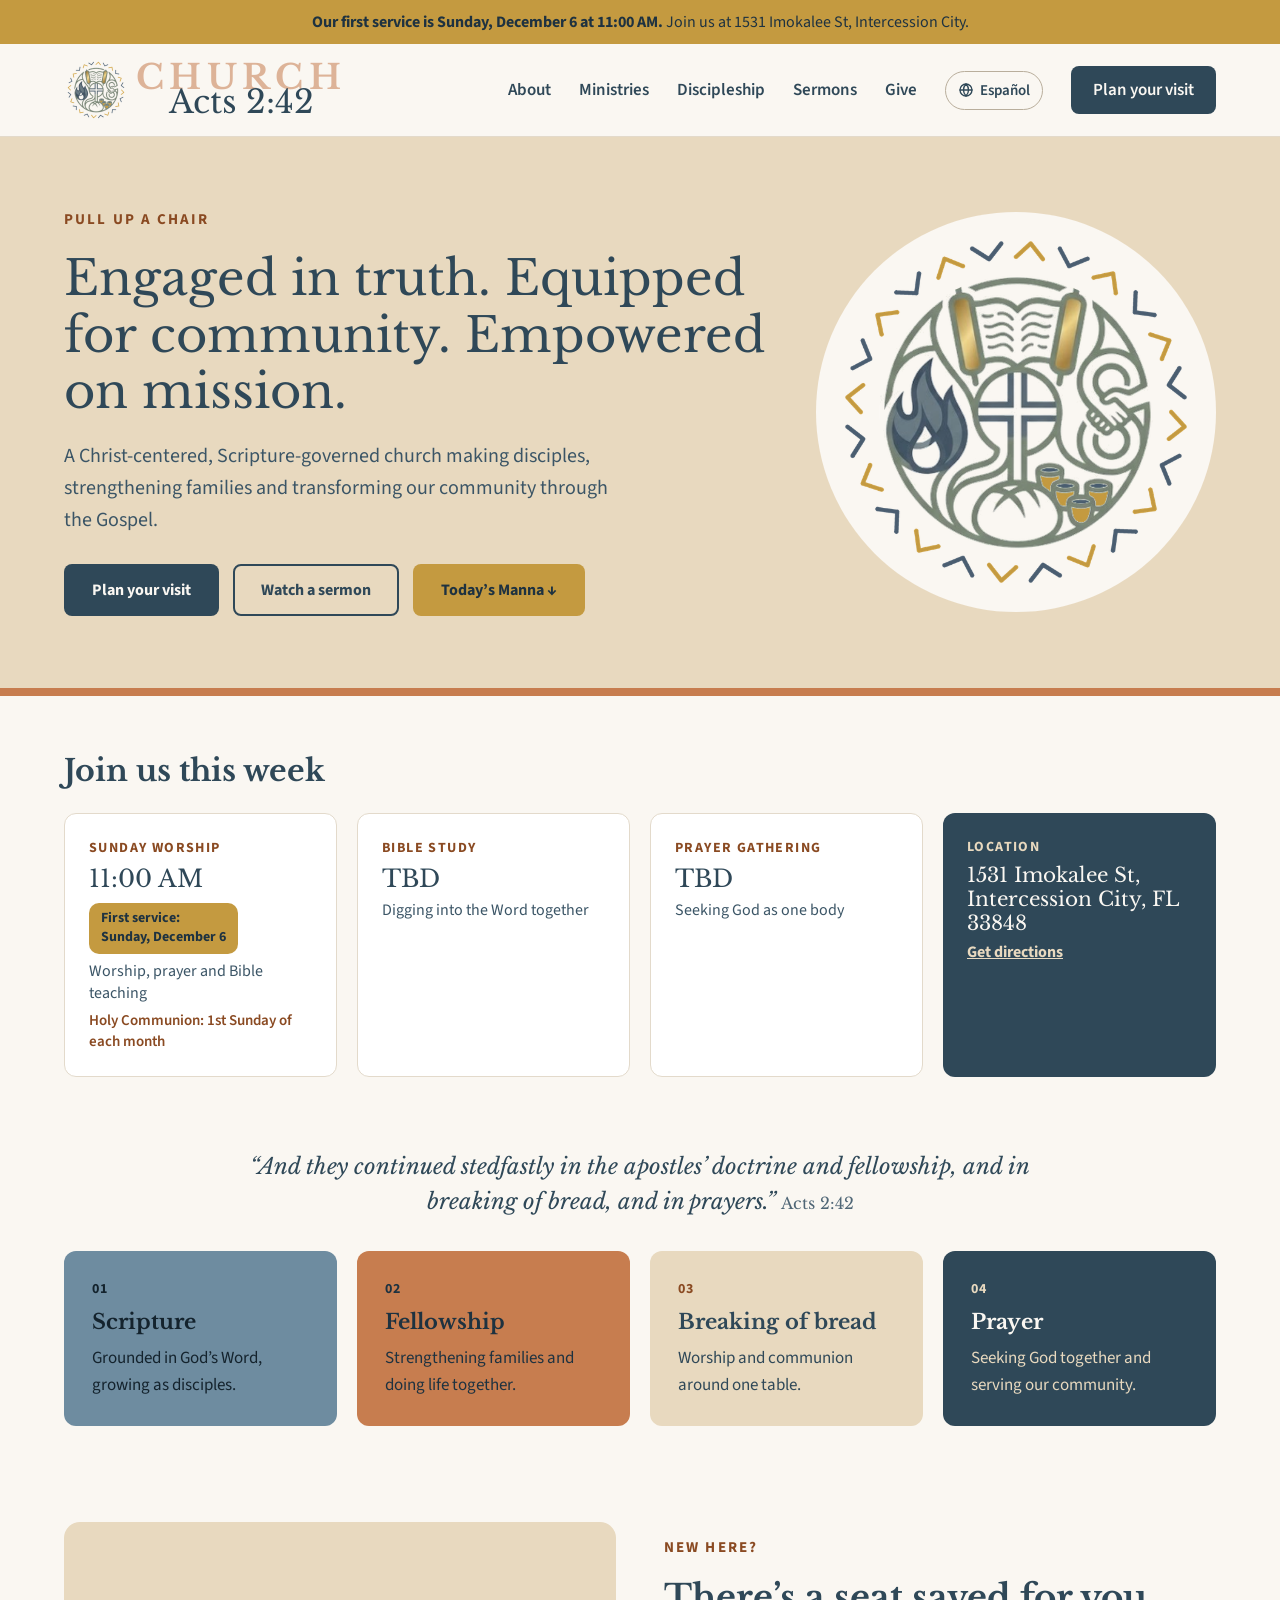
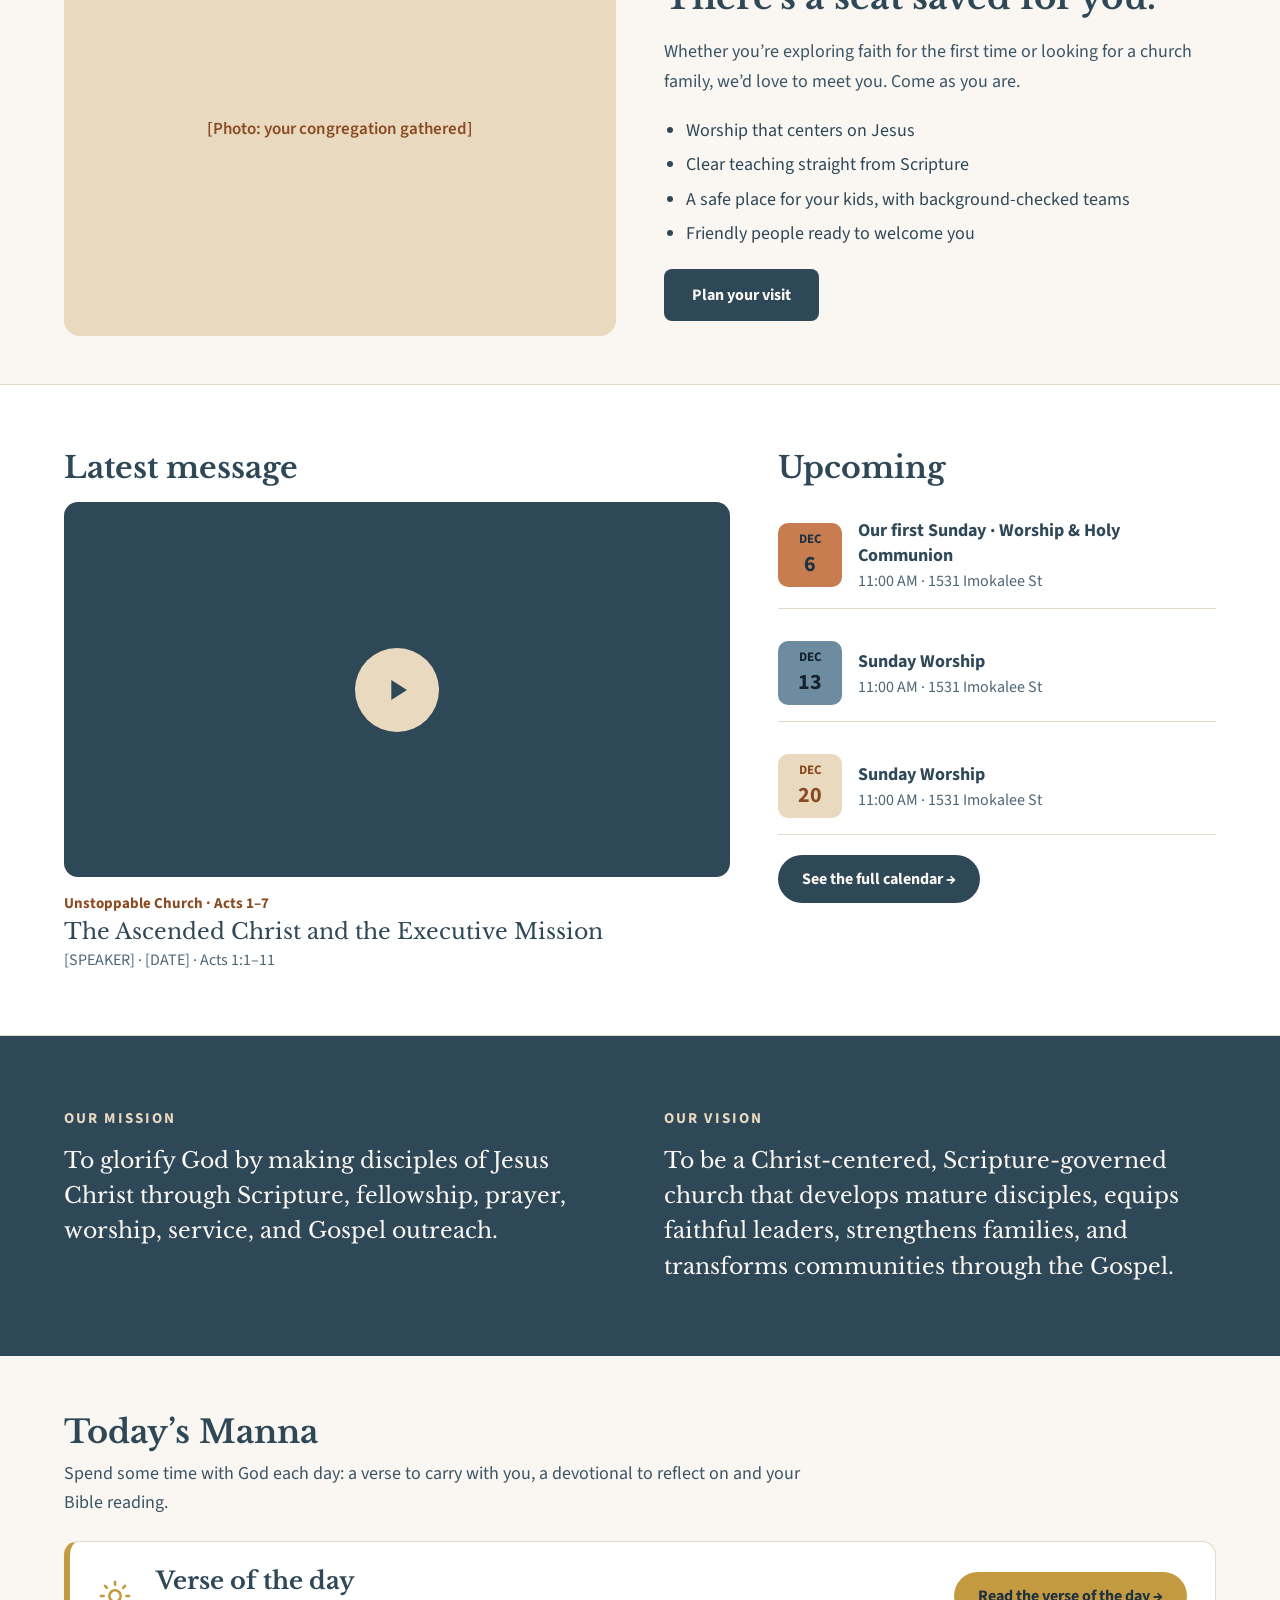
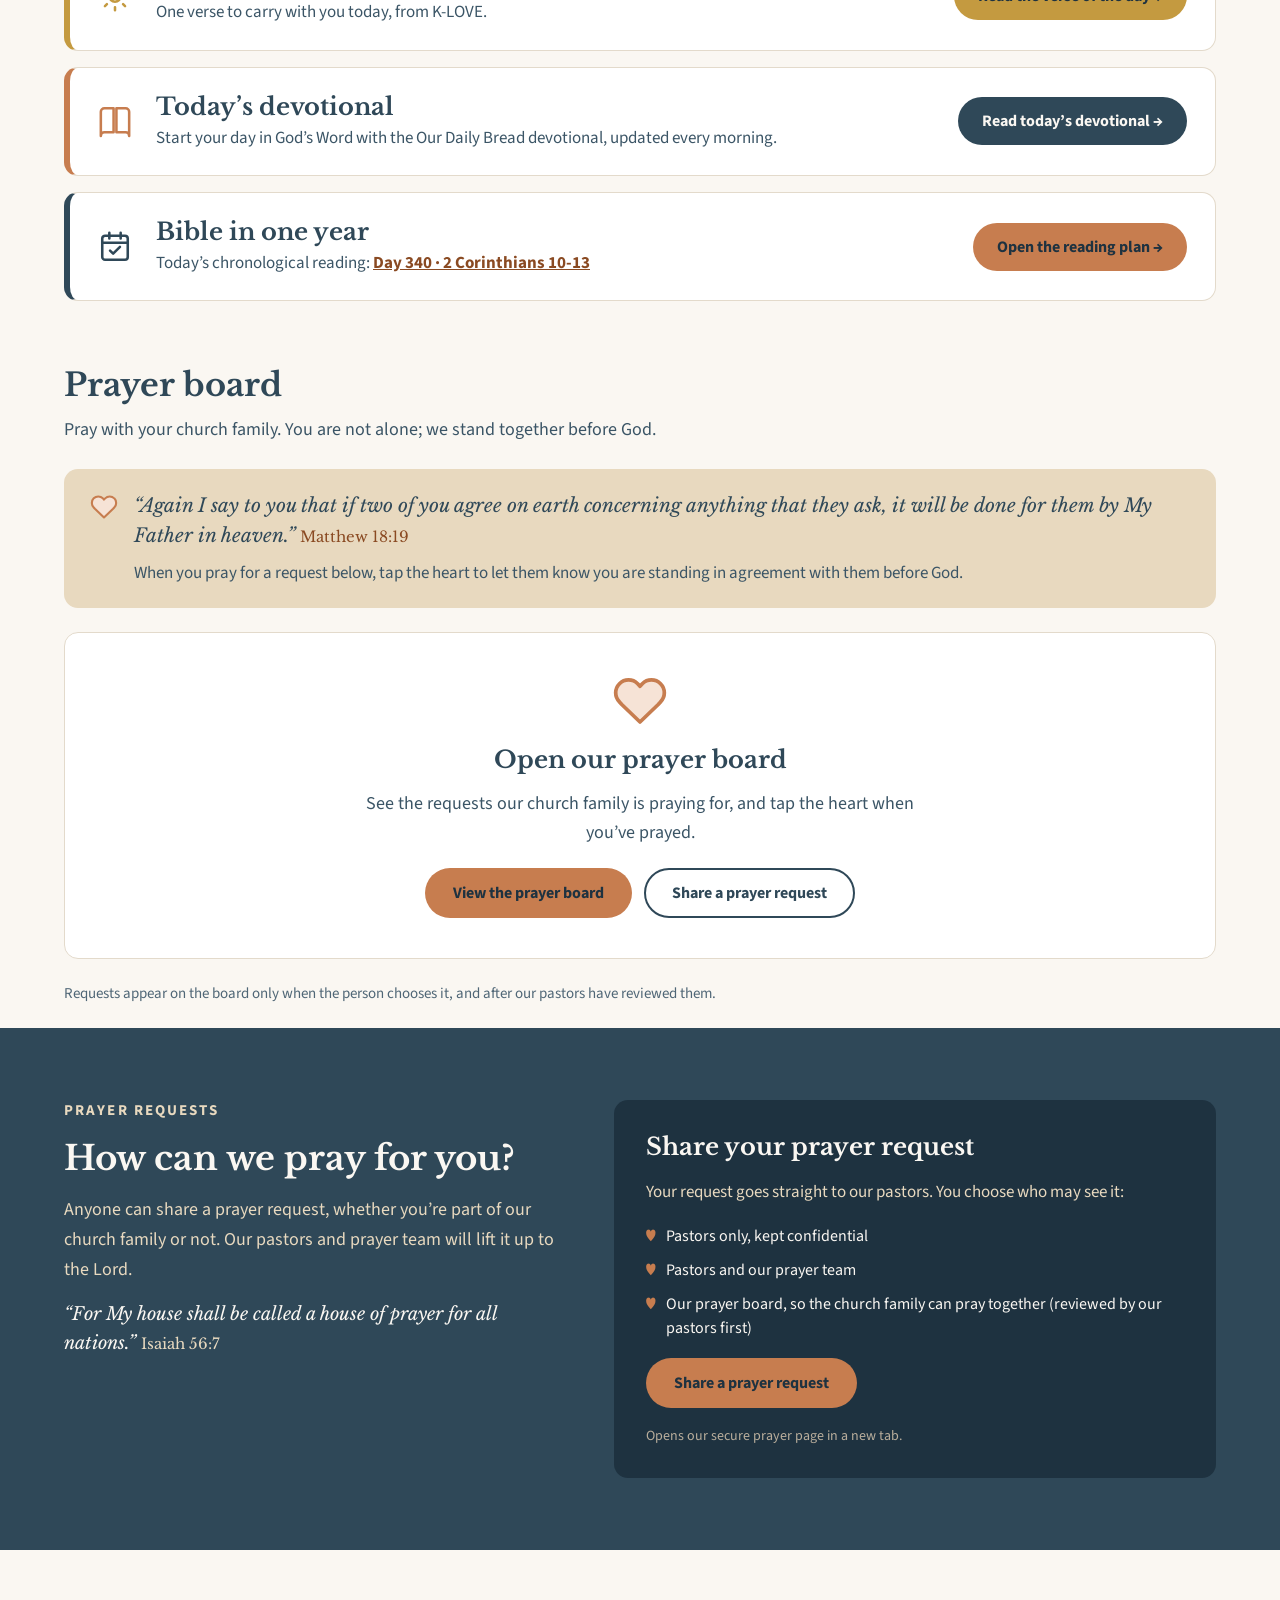
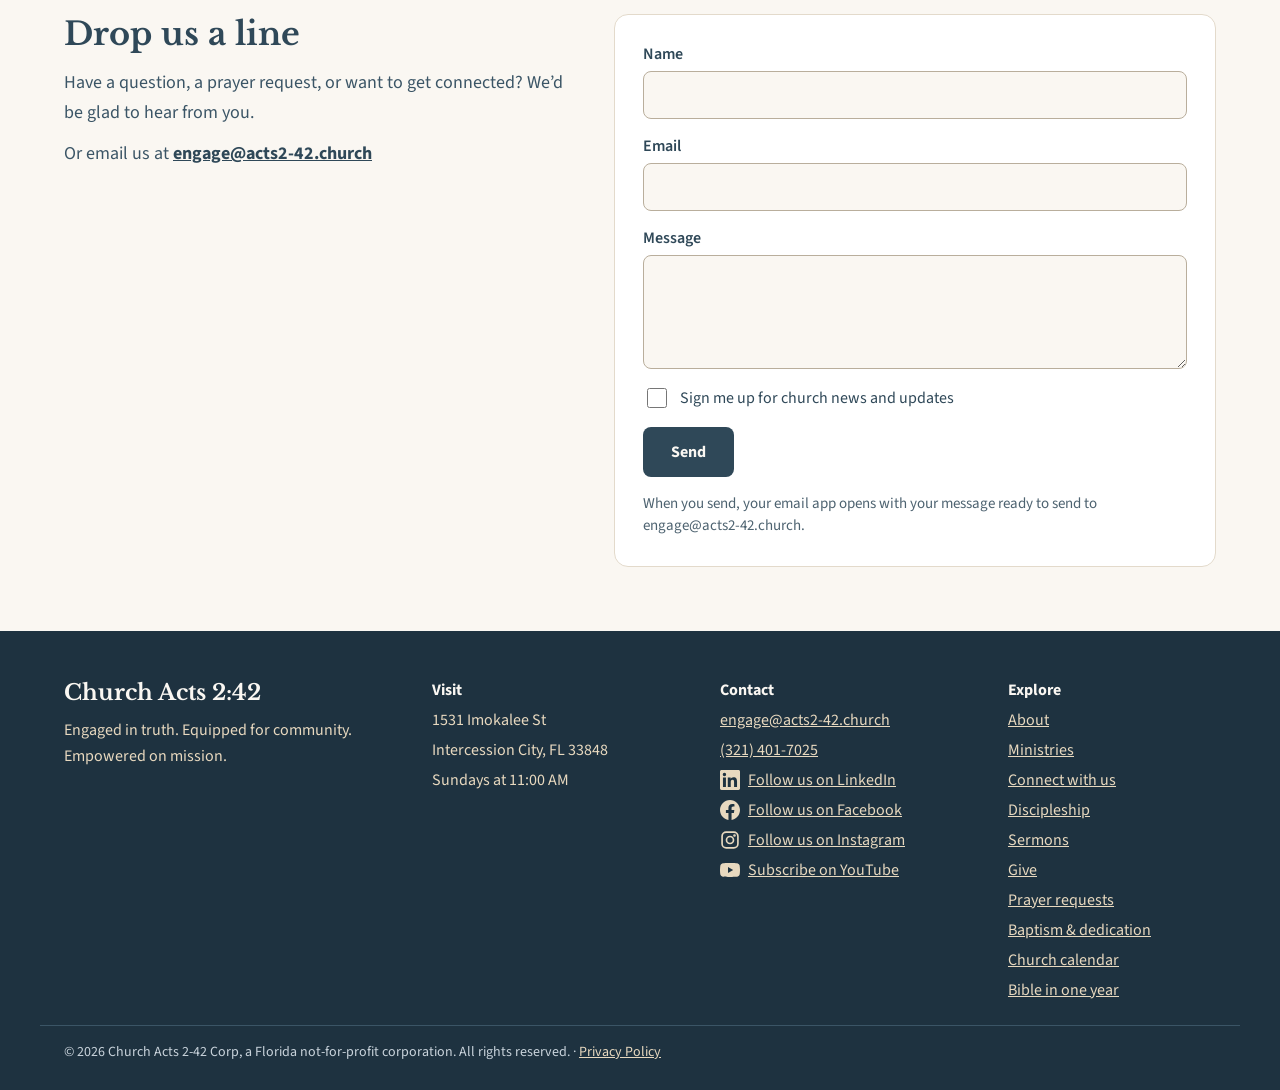
==== index.html @ c5660118 "Sermons: link to YouTube channel @Acts2-42.church; add YouTube to footers Co-Authored-By: Claude Opu" ====
<!doctype html>
<html lang="en">
<head>
<meta charset="utf-8">
<title>Home | Church Acts 2:42</title>
<meta name="viewport" content="width=device-width, initial-scale=1">
<meta name="description" content="Church Acts 2:42 is a Christ-centered, Scripture-governed church in Intercession City, Florida. Join us Sundays at 11:00 AM at 1531 Imokalee St.">
<link rel="icon" type="image/png" href="assets/logo-icon.png">
<meta property="og:title" content="Church Acts 2:42">
<meta property="og:description" content="Church Acts 2:42 is a Christ-centered, Scripture-governed church in Intercession City, Florida. Join us Sundays at 11:00 AM at 1531 Imokalee St.">
<meta property="og:image" content="https://acts2-42.church/assets/logo.png">
<link rel="stylesheet" href="https://fonts.googleapis.com/css2?family=Libre+Baskerville:ital,wght@0,400;0,700;1,400&amp;family=Source+Sans+3:wght@400;600;700&amp;display=swap">
<style>
body{margin:0;background:#FAF7F2}
a{color:#2F4858}a:hover{color:#1E3240}
</style>
<link rel="stylesheet" href="assets/site.css">

</head>
<body>
<div style="width: 100%; background: #FAF7F2; font-family: 'Source Sans 3', sans-serif; color: #2F4858">

  <div role="note" style="background: #C49A40; color: #1E3240; text-align: center; font-size: 16px; line-height: 1.5; padding: 10px 24px"><strong>Our first service is Sunday, December&nbsp;6 at 11:00 AM.</strong> Join us at 1531 Imokalee St, Intercession City.</div>
  <header style="background: #FAF7F2; border-bottom: 1px solid #E3DACB">
    <div style="max-width: 1200px; margin: 0 auto; padding: 14px 24px; display: flex; flex-wrap: wrap; align-items: center; justify-content: space-between; gap: 16px">
      <a href="index.html" aria-label="Church Acts 2:42 home" style="display: flex; align-items: center; gap: 12px; text-decoration: none">
        <img src="assets/logo-icon.png" alt="" style="width: 64px; height: 64px">
        <span style="position: relative; display: inline-flex; align-items: center; justify-content: center; height: 64px; min-width: 214px; margin-left: -6px; padding: 0 8px">
          <span aria-hidden="true" style="position: absolute; top: 2px; left: 0; right: 0; text-align: center; font-family: 'Libre Baskerville', serif; font-size: 34px; font-weight: 700; line-height: 1; letter-spacing: 0.16em; color: #C77D4F; opacity: 0.55; white-space: nowrap">CHURCH</span>
          <span style="position: relative; top: 12px; font-family: 'Libre Baskerville', serif; font-size: 32px; font-weight: 400; line-height: 1; color: #2F4858; white-space: nowrap">Acts 2:42</span>
        </span>
      </a>
      <nav aria-label="Main" style="display: flex; flex-wrap: wrap; align-items: center; gap: 8px 28px; font-size: 17px; font-weight: 600">
        <a href="about.html" style="text-decoration: none; padding: 10px 0">About</a>
        <a href="ministries.html" style="text-decoration: none; padding: 10px 0">Ministries</a>
        <a href="discipleship.html" style="text-decoration: none; padding: 10px 0">Discipleship</a>
        <a href="sermons.html" style="text-decoration: none; padding: 10px 0">Sermons</a>
        <a href="give.html" style="text-decoration: none; padding: 10px 0">Give</a>
        <a href="es.html" lang="es" hreflang="es" aria-label="Ver este sitio en español" style="display: inline-flex; align-items: center; gap: 6px; text-decoration: none; padding: 8px 12px; border: 1px solid #B9AE9C; border-radius: 999px; font-size: 15px"><svg aria-hidden="true" width="16" height="16" viewBox="0 0 24 24" fill="none" stroke="#2F4858" stroke-width="2" stroke-linecap="round"><circle cx="12" cy="12" r="9"></circle><path d="M3 12h18M12 3c2.5 2.7 3.8 5.7 3.8 9s-1.3 6.3-3.8 9c-2.5-2.7-3.8-5.7-3.8-9S9.5 5.7 12 3z"></path></svg>Español</a>
        <a href="visit.html" style="text-decoration: none; background: #2F4858; color: #FAF7F2; padding: 12px 22px; border-radius: 8px">Plan your visit</a>
      </nav>
    </div>
  </header>

  <section style="background: #E8D9BF">
    <div style="max-width: 1200px; margin: 0 auto; padding: 72px 24px; display: flex; flex-wrap: wrap; align-items: center; justify-content: space-between; gap: 48px">
      <div style="flex: 1 1 480px; display: flex; flex-direction: column; gap: 20px">
        <span style="font-size: 15px; font-weight: 700; letter-spacing: 0.14em; text-transform: uppercase; color: #8A4A22">Pull up a chair</span>
        <h1 style="margin: 0; font-family: 'Libre Baskerville', serif; font-weight: 400; font-size: 48px; line-height: 1.18; color: #2F4858">Engaged in truth. Equipped for community. Empowered on mission.</h1>
        <p style="margin: 0; font-size: 20px; line-height: 1.6; color: #3B5566; max-width: 560px">A Christ-centered, Scripture-governed church making disciples, strengthening families and transforming our community through the Gospel.</p>
        <div style="display: flex; flex-wrap: wrap; gap: 14px; margin-top: 8px">
          <a href="visit.html" style="text-decoration: none; background: #2F4858; color: #FAF7F2; font-weight: 700; padding: 15px 28px; border-radius: 8px">Plan your visit</a>
          <a href="sermons.html" style="text-decoration: none; border: 2px solid #2F4858; color: #2F4858; font-weight: 700; padding: 13px 26px; border-radius: 8px">Watch a sermon</a>
          <a href="#daily-word" style="text-decoration: none; background: #C49A40; color: #1E3240; font-weight: 700; padding: 15px 28px; border-radius: 8px">Today’s Manna ↓</a>
        </div>
      </div>
      <div style="flex: 0 1 400px; aspect-ratio: 1 / 1; max-width: 400px; border-radius: 50%; background: #FAF7F2; display: flex; align-items: center; justify-content: center">
        <img src="assets/logo.png" alt="Church Acts 2:42 emblem" style="width: 97%; height: auto; display: block">
      </div>
    </div>
  </section>
  <div style="height: 8px; background: #C77D4F"></div>

  <section style="max-width: 1200px; margin: 0 auto; padding: 56px 24px 24px">
    <h2 style="margin: 0 0 24px; font-family: 'Libre Baskerville', serif; font-size: 30px; font-weight: 700">Join us this week</h2>
    <div style="display: flex; flex-wrap: wrap; gap: 20px">
      <div style="flex: 1 1 240px; background: #FFFFFF; border: 1px solid #E3DACB; border-radius: 12px; padding: 24px; display: flex; flex-direction: column; gap: 6px">
        <span style="font-size: 14px; font-weight: 700; letter-spacing: 0.1em; text-transform: uppercase; color: #8A4A22">Sunday worship</span>
        <span style="font-family: 'Libre Baskerville', serif; font-size: 24px">11:00 AM</span>
        <span style="align-self: flex-start; margin-top: 4px; background: #C49A40; color: #1E3240; font-size: 14px; font-weight: 700; line-height: 1.4; padding: 6px 12px; border-radius: 10px">First service:<br>Sunday, December&nbsp;6</span>
        <span style="font-size: 16px; color: #3B5566">Worship, prayer and Bible teaching</span><span style="font-size: 15px; color: #8A4A22; font-weight: 600">Holy Communion: 1st Sunday of each month</span>
      </div>
      <div style="flex: 1 1 240px; background: #FFFFFF; border: 1px solid #E3DACB; border-radius: 12px; padding: 24px; display: flex; flex-direction: column; gap: 6px">
        <span style="font-size: 14px; font-weight: 700; letter-spacing: 0.1em; text-transform: uppercase; color: #8A4A22">Bible study</span>
        <span style="font-family: 'Libre Baskerville', serif; font-size: 24px">TBD</span>
        <span style="font-size: 16px; color: #3B5566">Digging into the Word together</span>
      </div>
      <div style="flex: 1 1 240px; background: #FFFFFF; border: 1px solid #E3DACB; border-radius: 12px; padding: 24px; display: flex; flex-direction: column; gap: 6px">
        <span style="font-size: 14px; font-weight: 700; letter-spacing: 0.1em; text-transform: uppercase; color: #8A4A22">Prayer gathering</span>
        <span style="font-family: 'Libre Baskerville', serif; font-size: 24px">TBD</span>
        <span style="font-size: 16px; color: #3B5566">Seeking God as one body</span>
      </div>
      <div style="flex: 1 1 240px; background: #2F4858; border-radius: 12px; padding: 24px; display: flex; flex-direction: column; gap: 6px">
        <span style="font-size: 14px; font-weight: 700; letter-spacing: 0.1em; text-transform: uppercase; color: #E8D9BF">Location</span>
        <span style="font-family: 'Libre Baskerville', serif; font-size: 20px; color: #FAF7F2">1531 Imokalee St, Intercession City, FL 33848</span>
        <a href="https://www.google.com/maps/search/?api=1&amp;query=1531+Imokalee+St,+Intercession+City,+FL+33848" style="font-size: 16px; font-weight: 700; color: #E8D9BF">Get directions</a>
      </div>
    </div>
  </section>

  <section style="max-width: 1200px; margin: 0 auto; padding: 48px 24px">
    <p style="margin: 0 auto 32px; max-width: 860px; font-family: 'Libre Baskerville', serif; font-style: italic; font-size: 22px; line-height: 1.6; text-align: center; color: #2F4858">“And they continued stedfastly in the apostles’ doctrine and fellowship, and in breaking of bread, and in prayers.” <span style="font-style: normal; font-size: 16px; color: #4F6676">Acts 2:42</span></p>
    <div style="display: flex; flex-wrap: wrap; gap: 20px">
      <div style="flex: 1 1 240px; background: #6E8CA0; border-radius: 12px; padding: 28px; display: flex; flex-direction: column; gap: 10px">
        <span style="font-size: 14px; font-weight: 700; color: #14232D; letter-spacing: 0.1em">01</span>
        <h3 style="margin: 0; font-family: 'Libre Baskerville', serif; font-size: 21px; color: #14232D">Scripture</h3>
        <p style="margin: 0; font-size: 17px; line-height: 1.55; color: #14232D">Grounded in God’s Word, growing as disciples.</p>
      </div>
      <div style="flex: 1 1 240px; background: #C77D4F; border-radius: 12px; padding: 28px; display: flex; flex-direction: column; gap: 10px">
        <span style="font-size: 14px; font-weight: 700; color: #1E3240; letter-spacing: 0.1em">02</span>
        <h3 style="margin: 0; font-family: 'Libre Baskerville', serif; font-size: 21px; color: #1E3240">Fellowship</h3>
        <p style="margin: 0; font-size: 17px; line-height: 1.55; color: #1E3240">Strengthening families and doing life together.</p>
      </div>
      <div style="flex: 1 1 240px; background: #E8D9BF; border-radius: 12px; padding: 28px; display: flex; flex-direction: column; gap: 10px">
        <span style="font-size: 14px; font-weight: 700; color: #8A4A22; letter-spacing: 0.1em">03</span>
        <h3 style="margin: 0; font-family: 'Libre Baskerville', serif; font-size: 21px; color: #2F4858">Breaking of bread</h3>
        <p style="margin: 0; font-size: 17px; line-height: 1.55; color: #2F4858">Worship and communion around one table.</p>
      </div>
      <div style="flex: 1 1 240px; background: #2F4858; border-radius: 12px; padding: 28px; display: flex; flex-direction: column; gap: 10px">
        <span style="font-size: 14px; font-weight: 700; color: #E8D9BF; letter-spacing: 0.1em">04</span>
        <h3 style="margin: 0; font-family: 'Libre Baskerville', serif; font-size: 21px; color: #FAF7F2">Prayer</h3>
        <p style="margin: 0; font-size: 17px; line-height: 1.55; color: #E8D9BF">Seeking God together and serving our community.</p>
      </div>
    </div>
  </section>

  <section style="max-width: 1200px; margin: 0 auto; padding: 48px 24px; display: flex; flex-wrap: wrap; align-items: center; gap: 48px">
    <div style="flex: 1 1 440px; aspect-ratio: 4 / 3; background: #E8D9BF; border-radius: 16px; display: flex; align-items: center; justify-content: center; color: #8A4A22; font-weight: 600; font-size: 17px">[Photo: your congregation gathered]</div>
    <div style="flex: 1 1 440px; display: flex; flex-direction: column; gap: 18px">
      <span style="font-size: 15px; font-weight: 700; letter-spacing: 0.14em; text-transform: uppercase; color: #8A4A22">New here?</span>
      <h2 style="margin: 0; font-family: 'Libre Baskerville', serif; font-size: 34px; line-height: 1.25">There’s a seat saved for you.</h2>
      <p style="margin: 0; font-size: 18px; line-height: 1.65; color: #3B5566">Whether you’re exploring faith for the first time or looking for a church family, we’d love to meet you. Come as you are.</p>
      <ul style="margin: 0; padding-left: 22px; font-size: 18px; line-height: 1.9; color: #2F4858">
        <li>Worship that centers on Jesus</li>
        <li>Clear teaching straight from Scripture</li>
        <li>A safe place for your kids, with background-checked teams</li>
        <li>Friendly people ready to welcome you</li>
      </ul>
      <div><a href="visit.html" style="display: inline-block; text-decoration: none; background: #2F4858; color: #FAF7F2; font-weight: 700; padding: 15px 28px; border-radius: 8px">Plan your visit</a></div>
    </div>
  </section>

  <section style="background: #FFFFFF; border-top: 1px solid #E3DACB; border-bottom: 1px solid #E3DACB">
    <div style="max-width: 1200px; margin: 0 auto; padding: 64px 24px; display: flex; flex-wrap: wrap; gap: 48px">
      <div style="flex: 3 1 520px; display: flex; flex-direction: column; gap: 16px">
        <h2 style="margin: 0; font-family: 'Libre Baskerville', serif; font-size: 30px">Latest message</h2>
        <a href="sermons.html" aria-label="Watch the latest message" style="aspect-ratio: 16 / 9; background: #2F4858; border-radius: 14px; display: flex; align-items: center; justify-content: center; text-decoration: none">
          <span style="width: 84px; height: 84px; border-radius: 50%; background: #E8D9BF; display: flex; align-items: center; justify-content: center">
            <svg aria-hidden="true" width="34" height="34" viewBox="0 0 24 24" fill="#2F4858"><path d="M8 5v14l11-7z"></path></svg>
          </span>
        </a>
        <div style="display: flex; flex-direction: column; gap: 4px">
          <span style="font-size: 15px; font-weight: 700; color: #8A4A22">Unstoppable Church · Acts 1–7</span>
          <span style="font-family: 'Libre Baskerville', serif; font-size: 22px">The Ascended Christ and the Executive Mission</span>
          <span style="font-size: 16px; color: #4F6676">[SPEAKER] · [DATE] · Acts 1:1–11</span>
        </div>
      </div>
      <div style="flex: 2 1 340px; display: flex; flex-direction: column; gap: 16px">
        <h2 style="margin: 0; font-family: 'Libre Baskerville', serif; font-size: 30px">Upcoming</h2>
        <div style="display: flex; gap: 16px; align-items: center; padding: 16px 0; border-bottom: 1px solid #E3DACB">
          <div style="width: 64px; height: 64px; flex-shrink: 0; background: #C77D4F; border-radius: 10px; display: flex; flex-direction: column; align-items: center; justify-content: center; color: #1E3240"><span class="up-mon" style="font-size: 13px; font-weight: 700">DEC</span><span class="up-dd" style="font-size: 22px; font-weight: 700">6</span></div>
          <div style="display: flex; flex-direction: column; gap: 2px"><span class="up-name" style="font-size: 18px; font-weight: 700">Our first Sunday · Worship &amp; Holy Communion</span><span style="font-size: 16px; color: #4F6676">11:00 AM · 1531 Imokalee St</span></div>
        </div>
        <div style="display: flex; gap: 16px; align-items: center; padding: 16px 0; border-bottom: 1px solid #E3DACB">
          <div style="width: 64px; height: 64px; flex-shrink: 0; background: #6E8CA0; border-radius: 10px; display: flex; flex-direction: column; align-items: center; justify-content: center; color: #14232D"><span class="up-mon" style="font-size: 13px; font-weight: 700">DEC</span><span class="up-dd" style="font-size: 22px; font-weight: 700">13</span></div>
          <div style="display: flex; flex-direction: column; gap: 2px"><span class="up-name" style="font-size: 18px; font-weight: 700">Sunday Worship</span><span style="font-size: 16px; color: #4F6676">11:00 AM · 1531 Imokalee St</span></div>
        </div>
        <div style="display: flex; gap: 16px; align-items: center; padding: 16px 0; border-bottom: 1px solid #E3DACB">
          <div style="width: 64px; height: 64px; flex-shrink: 0; background: #E8D9BF; border-radius: 10px; display: flex; flex-direction: column; align-items: center; justify-content: center; color: #8A4A22"><span class="up-mon" style="font-size: 13px; font-weight: 700">DEC</span><span class="up-dd" style="font-size: 22px; font-weight: 700">20</span></div>
          <div style="display: flex; flex-direction: column; gap: 2px"><span class="up-name" style="font-size: 18px; font-weight: 700">Sunday Worship</span><span style="font-size: 16px; color: #4F6676">11:00 AM · 1531 Imokalee St</span></div>
        </div>
        <a href="https://church-acts-2-42-corp-546169.churchcenter.com/calendar" target="_blank" rel="noopener" style="align-self: flex-start; margin-top: 4px; text-decoration: none; font-weight: 700; background: #2F4858; color: #FAF7F2; padding: 13px 24px; border-radius: 999px">See the full calendar →</a>
      </div>
    </div>
  </section>

  <section style="background: #2F4858">
    <div style="max-width: 1200px; margin: 0 auto; padding: 72px 24px; display: flex; flex-wrap: wrap; gap: 48px">
      <div style="flex: 1 1 440px; display: flex; flex-direction: column; gap: 14px">
        <span style="font-size: 15px; font-weight: 700; letter-spacing: 0.14em; text-transform: uppercase; color: #E8D9BF">Our mission</span>
        <p style="margin: 0; font-family: 'Libre Baskerville', serif; font-size: 22px; line-height: 1.6; color: #FAF7F2">To glorify God by making disciples of Jesus Christ through Scripture, fellowship, prayer, worship, service, and Gospel outreach.</p>
      </div>
      <div style="flex: 1 1 440px; display: flex; flex-direction: column; gap: 14px">
        <span style="font-size: 15px; font-weight: 700; letter-spacing: 0.14em; text-transform: uppercase; color: #E8D9BF">Our vision</span>
        <p style="margin: 0; font-family: 'Libre Baskerville', serif; font-size: 22px; line-height: 1.6; color: #FAF7F2">To be a Christ-centered, Scripture-governed church that develops mature disciples, equips faithful leaders, strengthens families, and transforms communities through the Gospel.</p>
      </div>
    </div>
  </section>

  <section id="daily-word" aria-labelledby="daily-word-h" style="max-width: 1200px; margin: 0 auto; padding: 56px 24px 0; scroll-margin-top: 12px">
    <div style="display: flex; flex-direction: column; gap: 8px; margin-bottom: 24px">
      <h2 id="daily-word-h" style="margin: 0; font-family: 'Libre Baskerville', serif; font-size: 32px">Today’s Manna</h2>
      <p style="margin: 0; font-size: 18px; line-height: 1.6; color: #3B5566; max-width: 760px">Spend some time with God each day: a verse to carry with you, a devotional to reflect on and your Bible reading.</p>
    </div>
    <div style="margin-bottom: 16px; background: #FFFFFF; border: 1px solid #E3DACB; border-left: 6px solid #C49A40; border-radius: 14px; padding: 24px 28px; display: flex; flex-wrap: wrap; align-items: center; gap: 16px 24px">
      <svg aria-hidden="true" width="34" height="34" viewBox="0 0 24 24" fill="none" stroke="#C49A40" stroke-width="1.8" stroke-linecap="round" stroke-linejoin="round" style="flex-shrink: 0"><circle cx="12" cy="12" r="4"/><path d="M12 2v2M12 20v2M4.9 4.9l1.4 1.4M17.7 17.7l1.4 1.4M2 12h2M20 12h2M4.9 19.1l1.4-1.4M17.7 6.3l1.4-1.4"/></svg>
      <div style="flex: 1 1 320px; display: flex; flex-direction: column; gap: 4px"><h2 style="margin: 0; font-family: 'Libre Baskerville', serif; font-size: 24px; color: #2F4858">Verse of the day</h2><p style="margin: 0; font-size: 17px; line-height: 1.55; color: #3B5566">One verse to carry with you today, from K-LOVE.</p></div>
      <a href="https://www.klove.com/faith/votd" target="_blank" rel="noopener" style="text-decoration: none; font-weight: 700; background: #C49A40; color: #1E3240; padding: 13px 24px; border-radius: 999px; white-space: nowrap">Read the verse of the day →</a>
    </div>
    <div style="background: #FFFFFF; border: 1px solid #E3DACB; border-left: 6px solid #C77D4F; border-radius: 14px; padding: 24px 28px; display: flex; flex-wrap: wrap; align-items: center; gap: 16px 24px">
      <svg aria-hidden="true" width="34" height="34" viewBox="0 0 24 24" fill="none" stroke="#C77D4F" stroke-width="1.8" stroke-linecap="round" stroke-linejoin="round" style="flex-shrink: 0"><path d="M2 5.5A2.5 2.5 0 0 1 4.5 3H11v17H4.5A2.5 2.5 0 0 0 2 22.5z"/><path d="M22 5.5A2.5 2.5 0 0 0 19.5 3H13v17h6.5a2.5 2.5 0 0 1 2.5 2.5z"/></svg>
      <div style="flex: 1 1 320px; display: flex; flex-direction: column; gap: 4px"><h2 style="margin: 0; font-family: 'Libre Baskerville', serif; font-size: 24px; color: #2F4858">Today’s devotional</h2><p style="margin: 0; font-size: 17px; line-height: 1.55; color: #3B5566">Start your day in God’s Word with the Our Daily Bread devotional, updated every morning.</p></div>
      <a href="https://www.odbm.org/en/" target="_blank" rel="noopener" style="text-decoration: none; font-weight: 700; background: #2F4858; color: #FAF7F2; padding: 13px 24px; border-radius: 999px; white-space: nowrap">Read today’s devotional →</a>
    </div>
    <div style="margin-top: 16px; background: #FFFFFF; border: 1px solid #E3DACB; border-left: 6px solid #2F4858; border-radius: 14px; padding: 24px 28px; display: flex; flex-wrap: wrap; align-items: center; gap: 16px 24px">
      <svg aria-hidden="true" width="34" height="34" viewBox="0 0 24 24" fill="none" stroke="#2F4858" stroke-width="1.8" stroke-linecap="round" stroke-linejoin="round" style="flex-shrink: 0"><rect x="3" y="4" width="18" height="17" rx="2"/><path d="M3 9h18M8 2v4M16 2v4M8.5 14.5l2.2 2.2 4.8-4.8"/></svg>
      <div style="flex: 1 1 320px; display: flex; flex-direction: column; gap: 4px"><h2 style="margin: 0; font-family: 'Libre Baskerville', serif; font-size: 24px; color: #2F4858">Bible in one year</h2><p style="margin: 0; font-size: 17px; line-height: 1.55; color: #3B5566">Today’s chronological reading: <a href="bible-plan.html" id="home-bp-today" style="font-weight: 700; color: #8A4A22">see the plan</a></p></div>
      <a href="bible-plan.html" id="home-bp-link" style="text-decoration: none; font-weight: 700; background: #C77D4F; color: #1E3240; padding: 13px 24px; border-radius: 999px; white-space: nowrap">Open the reading plan →</a>
    </div>
  </section>

  <section id="prayer-board" style="max-width: 1200px; margin: 0 auto; padding: 64px 24px 24px; display: flex; flex-direction: column; gap: 24px">
    <div style="display: flex; flex-wrap: wrap; align-items: flex-end; justify-content: space-between; gap: 16px">
      <div style="display: flex; flex-direction: column; gap: 10px; max-width: 720px">
        <h2 style="margin: 0; font-family: 'Libre Baskerville', serif; font-size: 32px">Prayer board</h2>
        <p style="margin: 0; font-size: 18px; line-height: 1.65; color: #3B5566">Pray with your church family. You are not alone; we stand together before God.</p>
      </div>
    </div>
    <div style="background: #E8D9BF; border-radius: 14px; padding: 22px 26px; display: flex; gap: 16px; align-items: flex-start">
      <svg aria-hidden="true" width="28" height="28" viewBox="0 0 24 24" fill="#F6E3D6" stroke="#C77D4F" stroke-width="1.8" stroke-linejoin="round" style="flex-shrink: 0; margin-top: 2px"><path d="M20.8 4.6a5.5 5.5 0 0 0-7.8 0L12 5.7l-1-1.1a5.5 5.5 0 0 0-7.8 7.8l1 1.1L12 21l7.8-7.5 1-1.1a5.5 5.5 0 0 0 0-7.8z"/></svg>
      <div style="display: flex; flex-direction: column; gap: 8px"><p style="margin: 0; font-family: 'Libre Baskerville', serif; font-style: italic; font-size: 19px; line-height: 1.6; color: #2F4858">“Again I say to you that if two of you agree on earth concerning anything that they ask, it will be done for them by My Father in heaven.” <span style="font-style: normal; font-size: 15px; color: #8A4A22; white-space: nowrap">Matthew 18:19</span></p>
      <p style="margin: 0; font-size: 17px; line-height: 1.55; color: #3B5566">When you pray for a request below, tap the heart to let them know you are standing in agreement with them before God.</p></div>
    </div>
    <div id="live-board" data-feed="https://acts-prayer-path.base44.app/functions/publicBoard" data-app="https://acts-prayer-path.base44.app/" hidden style="display: grid; grid-template-columns: repeat(auto-fit, minmax(280px, 1fr)); gap: 20px"></div>
    <div id="board-fallback" style="background: #FFFFFF; border: 1px solid #E3DACB; border-radius: 14px; padding: 40px 32px; display: flex; flex-direction: column; align-items: center; text-align: center; gap: 16px">
      <svg aria-hidden="true" width="56" height="56" viewBox="0 0 24 24" fill="#F6E3D6" stroke="#C77D4F" stroke-width="1.6" stroke-linecap="round" stroke-linejoin="round"><path d="M20.8 4.6a5.5 5.5 0 0 0-7.8 0L12 5.7l-1-1.1a5.5 5.5 0 0 0-7.8 7.8l1 1.1L12 21l7.8-7.5 1-1.1a5.5 5.5 0 0 0 0-7.8z"/></svg>
      <h3 style="margin: 0; font-family: 'Libre Baskerville', serif; font-size: 24px; color: #2F4858">Open our prayer board</h3>
      <p style="margin: 0; max-width: 560px; font-size: 18px; line-height: 1.6; color: #3B5566">See the requests our church family is praying for, and tap the heart when you’ve prayed.</p>
      <div style="display: flex; flex-wrap: wrap; justify-content: center; gap: 12px; margin-top: 4px">
        <a href="https://acts-prayer-path.base44.app/" target="_blank" rel="noopener" style="text-decoration: none; font-weight: 700; background: #C77D4F; color: #1E3240; padding: 14px 28px; border-radius: 999px">View the prayer board</a>
        <a href="https://acts-prayer-path.base44.app/" target="_blank" rel="noopener" style="text-decoration: none; font-weight: 700; border: 2px solid #2F4858; color: #2F4858; padding: 12px 26px; border-radius: 999px">Share a prayer request</a>
      </div>
    </div>
    <div style="display: flex; flex-wrap: wrap; justify-content: space-between; gap: 12px; font-size: 15px; color: #4F6676"><span>Requests appear on the board only when the person chooses it, and after our pastors have reviewed them.</span></div>
  </section>

  <section id="prayer" style="background: #2F4858">
    <div style="max-width: 1200px; margin: 0 auto; padding: 72px 24px; display: flex; flex-wrap: wrap; gap: 48px; align-items: flex-start">
      <div style="flex: 1 1 380px; display: flex; flex-direction: column; gap: 16px">
        <span style="font-size: 15px; font-weight: 700; letter-spacing: 0.14em; text-transform: uppercase; color: #E8D9BF">Prayer requests</span>
        <h2 style="margin: 0; font-family: 'Libre Baskerville', serif; font-size: 34px; line-height: 1.25; color: #FAF7F2">How can we pray for you?</h2>
        <p style="margin: 0; font-size: 18px; line-height: 1.65; color: #E8D9BF">Anyone can share a prayer request, whether you’re part of our church family or not. Our pastors and prayer team will lift it up to the Lord.</p>
        <p style="margin: 0; font-family: 'Libre Baskerville', serif; font-style: italic; font-size: 18px; line-height: 1.6; color: #FAF7F2">“For My house shall be called a house of prayer for all nations.” <span style="font-style: normal; font-size: 15px; color: #E8D9BF">Isaiah 56:7</span></p>
      </div>
      <div style="flex: 1 1 480px; display: flex; flex-direction: column; gap: 18px; background: #1E3240; border-radius: 14px; padding: 32px; color: #FAF7F2">
        <h3 style="margin: 0; font-family: 'Libre Baskerville', serif; font-size: 24px; color: #FAF7F2">Share your prayer request</h3>
        <p style="margin: 0; font-size: 17px; line-height: 1.6; color: #E8D9BF">Your request goes straight to our pastors. You choose who may see it:</p>
        <ul style="margin: 0; padding: 0; list-style: none; display: flex; flex-direction: column; gap: 10px; font-size: 16px; line-height: 1.5"><li style="display: flex; gap: 10px; align-items: flex-start"><span aria-hidden="true" style="color: #C77D4F">♥</span><span>Pastors only, kept confidential</span></li><li style="display: flex; gap: 10px; align-items: flex-start"><span aria-hidden="true" style="color: #C77D4F">♥</span><span>Pastors and our prayer team</span></li><li style="display: flex; gap: 10px; align-items: flex-start"><span aria-hidden="true" style="color: #C77D4F">♥</span><span>Our prayer board, so the church family can pray together (reviewed by our pastors first)</span></li></ul>
        <a href="https://acts-prayer-path.base44.app/" target="_blank" rel="noopener" style="align-self: flex-start; text-decoration: none; font-weight: 700; background: #C77D4F; color: #1E3240; padding: 14px 28px; border-radius: 999px">Share a prayer request</a>
        <p style="margin: 0; font-size: 14px; color: #B9AE9C">Opens our secure prayer page in a new tab.</p>
      </div>
    </div>
  </section>

  <section id="contact" style="max-width: 1200px; margin: 0 auto; padding: 64px 24px; display: flex; flex-wrap: wrap; gap: 48px; align-items: flex-start">
    <div style="flex: 1 1 380px; display: flex; flex-direction: column; gap: 14px">
      <h2 style="margin: 0; font-family: 'Libre Baskerville', serif; font-size: 32px">Drop us a line</h2>
      <p style="margin: 0; font-size: 18px; line-height: 1.65; color: #3B5566">Have a question, a prayer request, or want to get connected? We’d be glad to hear from you.</p>
      <p style="margin: 0; font-size: 18px; color: #3B5566">Or email us at <a href="mailto:engage@acts2-42.church" style="font-weight: 700">engage@acts2-42.church</a></p>
    </div>
    <form data-subject="Message from the website" style="flex: 1 1 480px; display: flex; flex-direction: column; gap: 16px; background: #FFFFFF; border: 1px solid #E3DACB; border-radius: 14px; padding: 28px">
      <label style="display: flex; flex-direction: column; gap: 6px; font-weight: 600">Name<input type="text" style="font: inherit; font-weight: 400; padding: 12px 14px; border: 1px solid #B9AE9C; border-radius: 8px; background: #FAF7F2"></label>
      <label style="display: flex; flex-direction: column; gap: 6px; font-weight: 600">Email<input type="email" style="font: inherit; font-weight: 400; padding: 12px 14px; border: 1px solid #B9AE9C; border-radius: 8px; background: #FAF7F2"></label>
      <label style="display: flex; flex-direction: column; gap: 6px; font-weight: 600">Message<textarea rows="4" style="font: inherit; font-weight: 400; padding: 12px 14px; border: 1px solid #B9AE9C; border-radius: 8px; background: #FAF7F2"></textarea></label>
      <label style="display: flex; align-items: center; gap: 10px; font-size: 16px"><input type="checkbox" style="width: 20px; height: 20px">Sign me up for church news and updates</label>
      <button type="submit" style="align-self: flex-start; font: inherit; font-weight: 700; background: #2F4858; color: #FAF7F2; border: 0; padding: 14px 28px; border-radius: 8px; cursor: pointer">Send</button>
    </form>
  </section>

  <footer style="background: #1E3240; color: #E8D9BF">
    <div style="max-width: 1200px; margin: 0 auto; padding: 48px 24px 24px; display: flex; flex-wrap: wrap; gap: 40px; justify-content: space-between">
      <div style="flex: 1 1 280px; display: flex; flex-direction: column; gap: 12px">
        <span style="font-family: 'Libre Baskerville', serif; font-size: 22px; font-weight: 700; color: #FAF7F2">Church Acts 2:42</span>
        <span style="font-size: 16px; line-height: 1.6">Engaged in truth. Equipped for community. Empowered on mission.</span>
      </div>
      <div style="flex: 1 1 200px; display: flex; flex-direction: column; gap: 8px; font-size: 16px">
        <span style="font-weight: 700; color: #FAF7F2">Visit</span><span>1531 Imokalee St</span><span>Intercession City, FL 33848</span><span>Sundays at 11:00 AM</span>
      </div>
      <div style="flex: 1 1 200px; display: flex; flex-direction: column; gap: 8px; font-size: 16px">
        <span style="font-weight: 700; color: #FAF7F2">Contact</span><a href="mailto:engage@acts2-42.church" style="color: #E8D9BF">engage@acts2-42.church</a><a href="tel:+13214017025" style="color: #E8D9BF">(321) 401-7025</a><a href="https://www.linkedin.com/company/church-acts-2-42/" target="_blank" rel="noopener" style="display: inline-flex; align-items: center; gap: 8px; color: #E8D9BF"><svg aria-hidden="true" width="20" height="20" viewBox="0 0 24 24" fill="#E8D9BF"><path d="M20.45 20.45h-3.56v-5.57c0-1.33-.02-3.04-1.85-3.04-1.86 0-2.14 1.45-2.14 2.94v5.67H9.34V9h3.42v1.56h.05c.48-.9 1.64-1.85 3.37-1.85 3.6 0 4.27 2.37 4.27 5.46v6.28zM5.34 7.43a2.06 2.06 0 1 1 0-4.13 2.06 2.06 0 0 1 0 4.13zM7.12 20.45H3.56V9h3.56v11.45zM22.22 0H1.77C.79 0 0 .77 0 1.73v20.54C0 23.23.79 24 1.77 24h20.45c.98 0 1.78-.77 1.78-1.73V1.73C24 .77 23.2 0 22.22 0z"/></svg>Follow us on LinkedIn</a><a href="https://www.facebook.com/profile.php?id=61595333942653" target="_blank" rel="noopener" style="display: inline-flex; align-items: center; gap: 8px; color: #E8D9BF"><svg aria-hidden="true" width="20" height="20" viewBox="0 0 24 24" fill="#E8D9BF"><path d="M24 12.07C24 5.41 18.63 0 12 0S0 5.4 0 12.07C0 18.1 4.39 23.1 10.13 24v-8.44H7.08v-3.49h3.04V9.41c0-3.02 1.8-4.7 4.54-4.7 1.31 0 2.68.24 2.68.24v2.97h-1.5c-1.5 0-1.96.93-1.96 1.89v2.26h3.32l-.53 3.5h-2.8V24C19.62 23.1 24 18.1 24 12.07z"/></svg>Follow us on Facebook</a><a href="https://www.instagram.com/churchactz242/" target="_blank" rel="noopener" style="display: inline-flex; align-items: center; gap: 8px; color: #E8D9BF"><svg aria-hidden="true" width="20" height="20" viewBox="0 0 24 24" fill="none" stroke="#E8D9BF" stroke-width="2" stroke-linecap="round" stroke-linejoin="round"><rect x="2.5" y="2.5" width="19" height="19" rx="5"/><circle cx="12" cy="12" r="4.2"/><circle cx="17.4" cy="6.6" r="0.6" fill="#E8D9BF"/></svg>Follow us on Instagram</a><a href="https://www.youtube.com/@Acts2-42.church" target="_blank" rel="noopener" style="display: inline-flex; align-items: center; gap: 8px; color: #E8D9BF"><svg aria-hidden="true" width="20" height="20" viewBox="0 0 24 24" fill="#E8D9BF"><path d="M23.5 6.2a3 3 0 0 0-2.1-2.1C19.5 3.6 12 3.6 12 3.6s-7.5 0-9.4.5A3 3 0 0 0 .5 6.2 31 31 0 0 0 0 12a31 31 0 0 0 .5 5.8 3 3 0 0 0 2.1 2.1c1.9.5 9.4.5 9.4.5s7.5 0 9.4-.5a3 3 0 0 0 2.1-2.1A31 31 0 0 0 24 12a31 31 0 0 0-.5-5.8zM9.6 15.6V8.4l6.2 3.6-6.2 3.6z"/></svg>Subscribe on YouTube</a>
      </div>
      <nav aria-label="Footer" style="flex: 1 1 160px; display: flex; flex-direction: column; gap: 8px; font-size: 16px">
        <span style="font-weight: 700; color: #FAF7F2">Explore</span>
        <a href="about.html" style="color: #E8D9BF">About</a>
        <a href="ministries.html" style="color: #E8D9BF">Ministries</a>
        <a href="connect.html" style="color: #E8D9BF">Connect with us</a>
        <a href="discipleship.html" style="color: #E8D9BF">Discipleship</a>
        <a href="sermons.html" style="color: #E8D9BF">Sermons</a>
        <a href="give.html" style="color: #E8D9BF">Give</a>
        <a href="index.html#prayer" style="color: #E8D9BF">Prayer requests</a>
        <a href="baptism.html" style="color: #E8D9BF">Baptism &amp; dedication</a>
        <a href="https://church-acts-2-42-corp-546169.churchcenter.com/calendar" target="_blank" rel="noopener" style="color: #E8D9BF">Church calendar</a>
        <a href="bible-plan.html" style="color: #E8D9BF">Bible in one year</a>
      </nav>
    </div>
    <div style="max-width: 1200px; margin: 0 auto; padding: 16px 24px 28px; border-top: 1px solid #3B5566; font-size: 14px; color: #C9D3DB">© 2026 Church Acts 2-42 Corp, a Florida not-for-profit corporation. All rights reserved. · <a href="privacy.html" style="color: #E8D9BF">Privacy Policy</a></div>
  </footer>
</div>
<script src="assets/site.js"></script>
<script>(function(){var es=document.documentElement.lang==='es',M=es?['ENE','FEB','MAR','ABR','MAY','JUN','JUL','AGO','SEP','OCT','NOV','DIC']:['JAN','FEB','MAR','APR','MAY','JUN','JUL','AUG','SEP','OCT','NOV','DEC'];var t=new Date();t.setHours(0,0,0,0);var first=new Date(2026,11,6);var d=t<first?first:new Date(t.getFullYear(),t.getMonth(),t.getDate()+(7-t.getDay())%7);var rows=document.querySelectorAll('.up-name');for(var i=0;i<rows.length;i++){var x=new Date(d.getFullYear(),d.getMonth(),d.getDate()+i*7,12);var r=rows[i].closest('div').parentNode;r.querySelector('.up-mon').textContent=M[x.getMonth()];r.querySelector('.up-dd').textContent=x.getDate();var launch=x.getFullYear()===2026&&x.getMonth()===11&&x.getDate()===6,comm=x.getDate()<=7;rows[i].innerHTML=launch?(es?'Nuestro primer domingo · Culto y Santa Cena':'Our first Sunday · Worship &amp; Holy Communion'):comm?(es?'Culto dominical y Santa Cena':'Sunday Worship &amp; Holy Communion'):(es?'Culto dominical':'Sunday Worship');}})();</script>
<script src="assets/bible-plan.js"></script>
<script>(function(){var n=bibleDayFor(new Date()),a=document.getElementById('home-bp-today');if(a&&window.BIBLE_PLAN){a.textContent=(document.documentElement.lang==='es'?'Día ':'Day ')+n+' · '+BIBLE_PLAN[n-1][0];a.href='bible-plan.html#d'+n;}})();</script>
</body>
</html>
---- assets/site.css ----
*, *::before, *::after { box-sizing: border-box; }
html { scroll-behavior: smooth; }
img { max-width: 100%; }
[hidden] { display: none !important; }
a:focus-visible, button:focus-visible, input:focus-visible, textarea:focus-visible, select:focus-visible {
  outline: 3px solid #C77D4F;
  outline-offset: 2px;
}
.choice {
  font: inherit; font-weight: 700; padding: 12px 22px; border-radius: 999px; cursor: pointer;
  background: #FFFFFF; color: #2F4858; border: 2px solid #B9AE9C;
}
.choice[aria-pressed="true"] { background: #2F4858; color: #FAF7F2; border-color: #2F4858; }
.form-note { margin: 0; font-size: 15px; line-height: 1.5; opacity: 0.85; }
@media (max-width: 640px) {
  h1 { font-size: 34px !important; }
  h2 { font-size: 26px !important; }
}
button.pray {
  align-self: flex-start; display: inline-flex; align-items: center; gap: 8px; font: inherit; font-weight: 700; font-size: 16px;
  padding: 10px 16px; border-radius: 999px; cursor: pointer; background: #FFFFFF; color: #2F4858; border: 2px solid #E3DACB;
}
button.pray[aria-pressed="true"] { background: #F6E3D6; color: #8A4A22; border-color: #C77D4F; }
details.mdir > summary::-webkit-details-marker { display: none; }
details.mdir > summary::marker { content: ""; }
details.mdir .mdir-chev { transition: transform 0.2s ease; }
details.mdir[open] .mdir-chev { transform: rotate(180deg); }
details.mdir > summary:focus-visible { outline: 3px solid #C77D4F; outline-offset: -3px; }

/* Interest group cards: description shows on hover (mouse) or tap (touch) */
.grp .grp-desc { display: none; }
.grp .grp-chev { transition: transform 0.2s ease; }
.grp.open .grp-desc { display: block; }
.grp.open .grp-chev { transform: rotate(180deg); }
@media (hover: hover) and (pointer: fine) {
  .grp.hover-open .grp-desc, .grp:focus-visible .grp-desc { display: block; }
  .grp.hover-open .grp-chev, .grp:focus-visible .grp-chev { transform: rotate(180deg); }
  .grp:hover { background: #F3EBDD !important; }
}
.grp:focus-visible { outline: 3px solid #C77D4F; outline-offset: 2px; }

/* Interest group cards collapse; click/tap the heading to open */
details.igroup > summary::-webkit-details-marker { display: none; }
details.igroup > summary::marker { content: ""; }
details.igroup .ig-chev { transition: transform 0.2s ease; }
details.igroup[open] .ig-chev { transform: rotate(180deg); }
details.igroup > summary:hover { filter: brightness(1.06); }
details.igroup > summary:focus-visible { outline: 3px solid #C77D4F; outline-offset: -3px; }
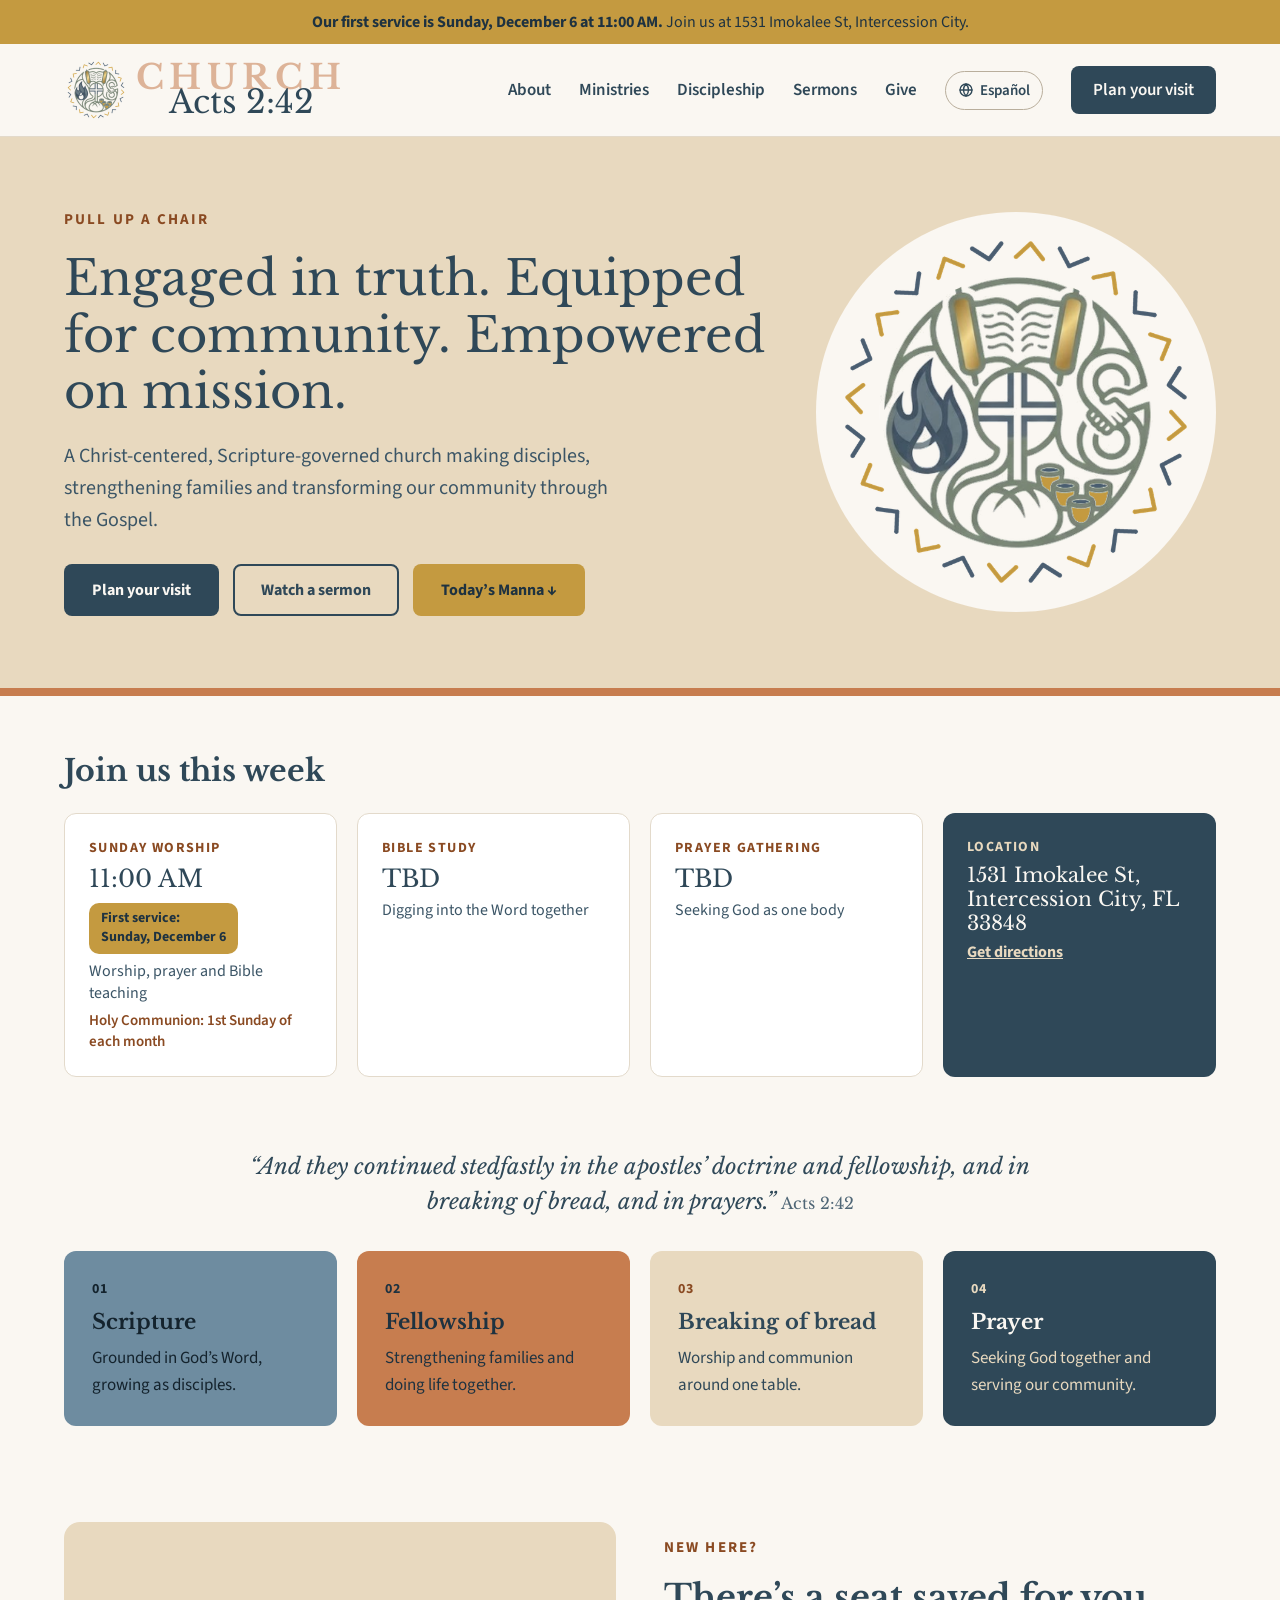
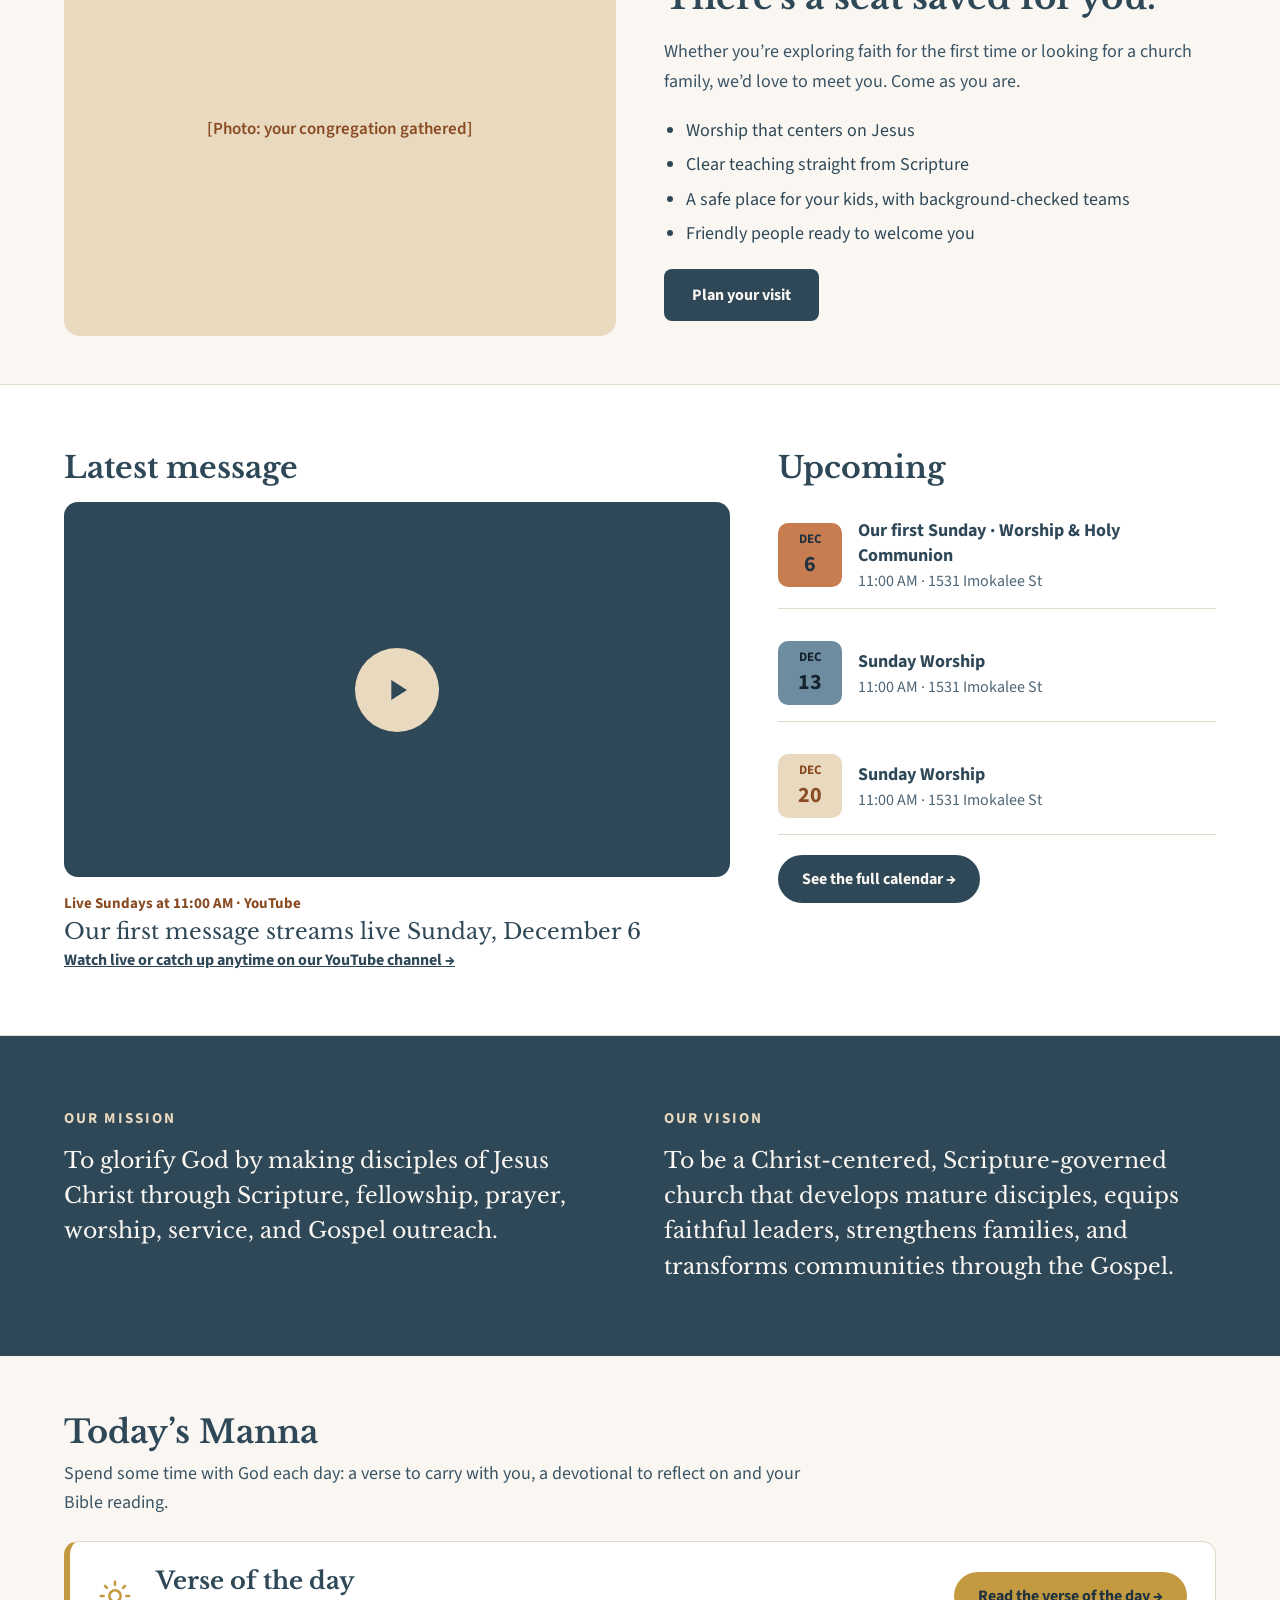
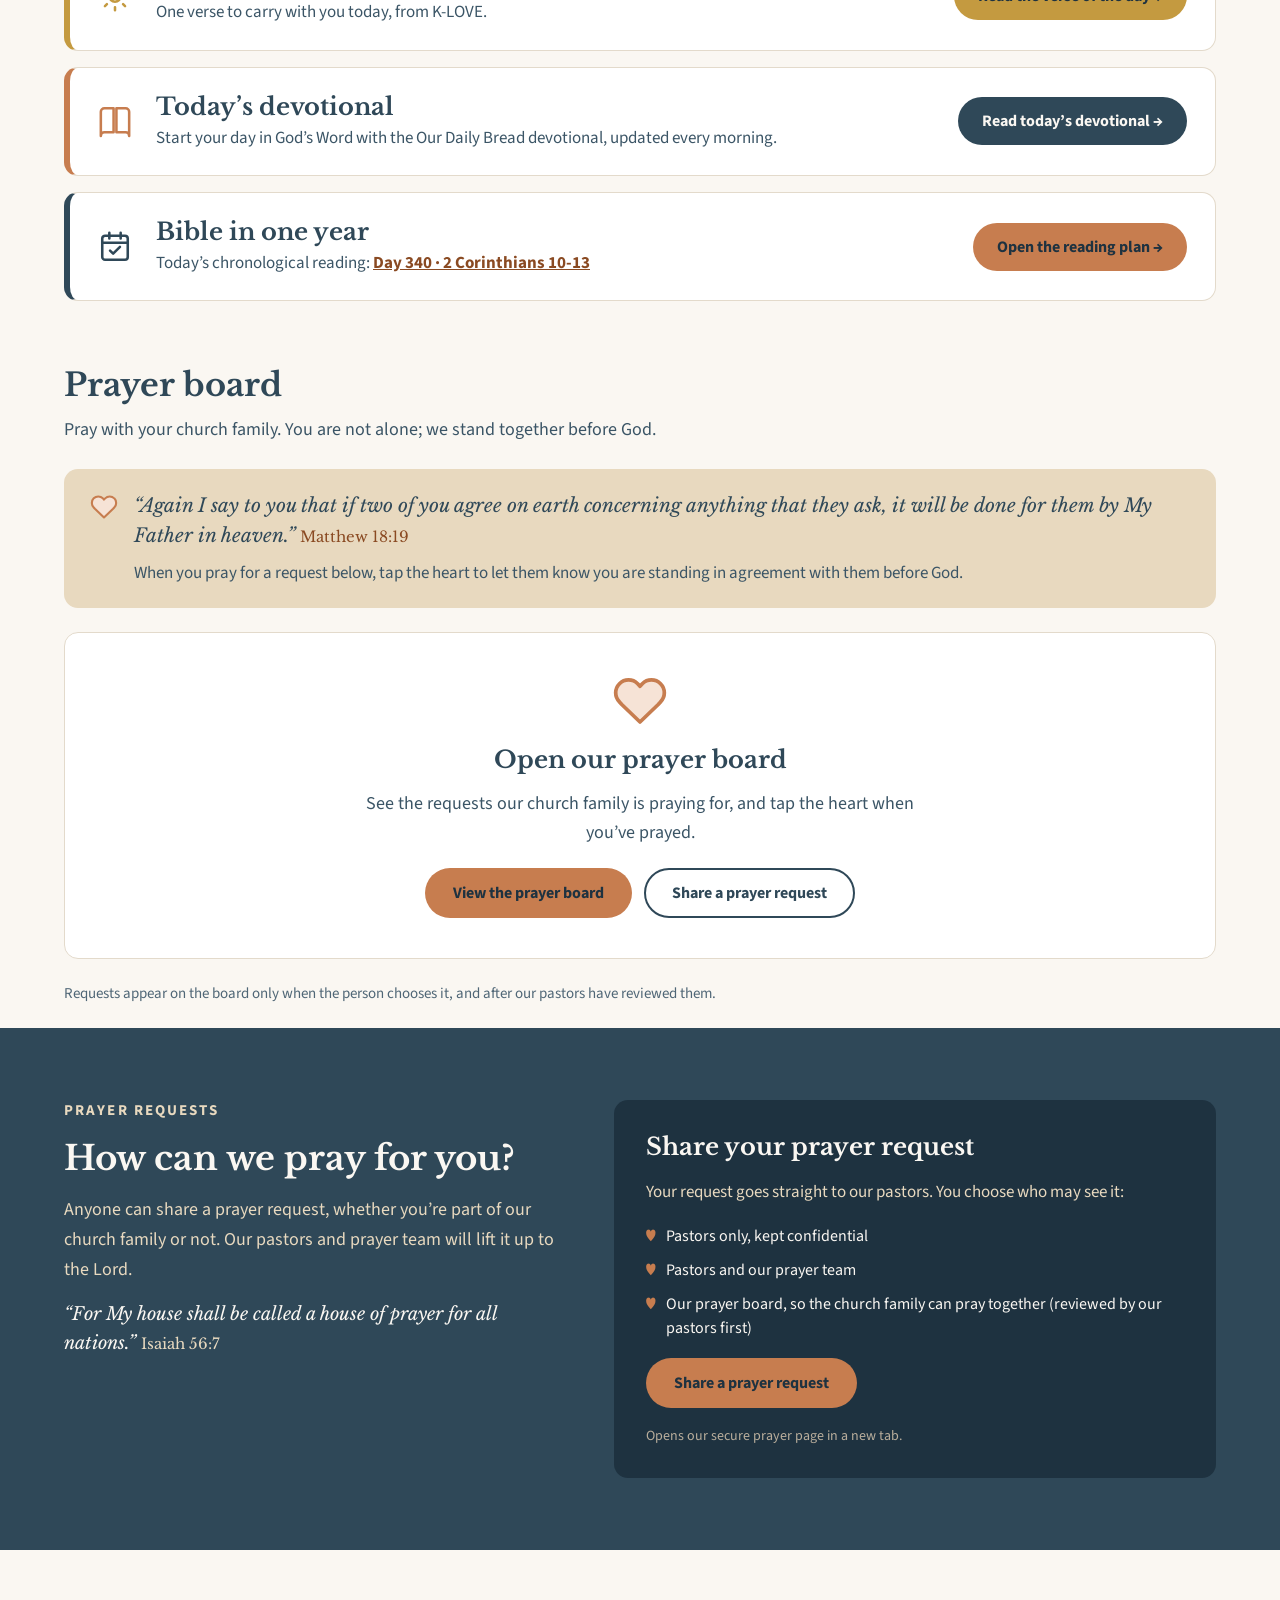
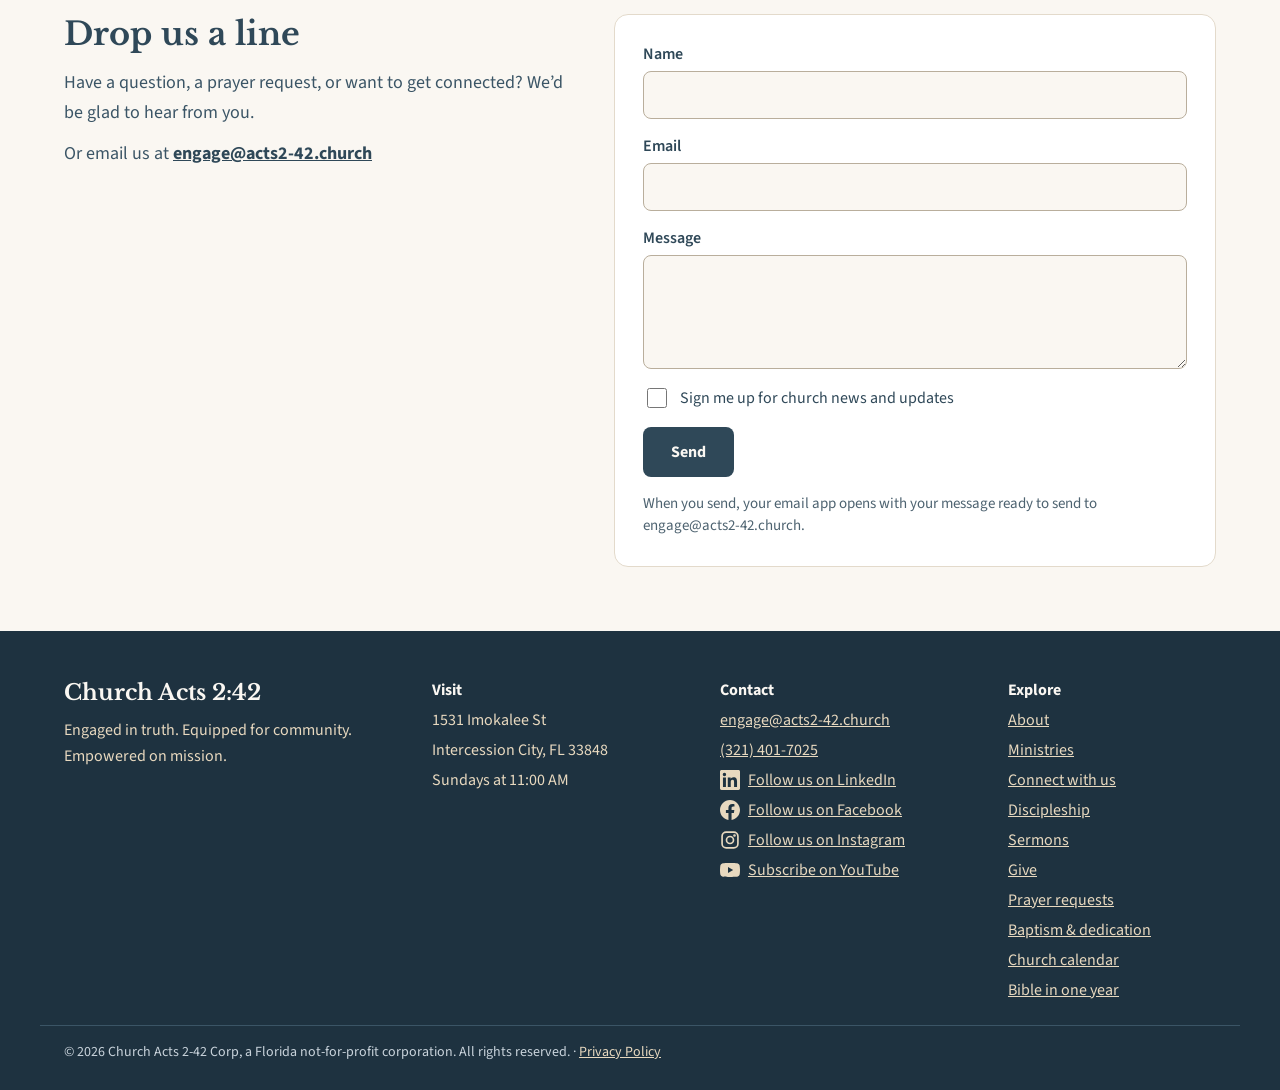
==== commit a034b600: "Home: replace sample sermon with YouTube channel link (EN/ES) Co-Authored-By: Claude Opus 5.5 <norep" ====
--- a/index.html
+++ b/index.html
@@ -134,15 +134,15 @@
     <div style="max-width: 1200px; margin: 0 auto; padding: 64px 24px; display: flex; flex-wrap: wrap; gap: 48px">
       <div style="flex: 3 1 520px; display: flex; flex-direction: column; gap: 16px">
         <h2 style="margin: 0; font-family: 'Libre Baskerville', serif; font-size: 30px">Latest message</h2>
-        <a href="sermons.html" aria-label="Watch the latest message" style="aspect-ratio: 16 / 9; background: #2F4858; border-radius: 14px; display: flex; align-items: center; justify-content: center; text-decoration: none">
+        <a href="https://www.youtube.com/@Acts2-42.church" target="_blank" rel="noopener" aria-label="Open the Church Acts 2:42 YouTube channel" style="aspect-ratio: 16 / 9; background: #2F4858; border-radius: 14px; display: flex; align-items: center; justify-content: center; text-decoration: none">
           <span style="width: 84px; height: 84px; border-radius: 50%; background: #E8D9BF; display: flex; align-items: center; justify-content: center">
             <svg aria-hidden="true" width="34" height="34" viewBox="0 0 24 24" fill="#2F4858"><path d="M8 5v14l11-7z"></path></svg>
           </span>
         </a>
         <div style="display: flex; flex-direction: column; gap: 4px">
-          <span style="font-size: 15px; font-weight: 700; color: #8A4A22">Unstoppable Church · Acts 1–7</span>
-          <span style="font-family: 'Libre Baskerville', serif; font-size: 22px">The Ascended Christ and the Executive Mission</span>
-          <span style="font-size: 16px; color: #4F6676">[SPEAKER] · [DATE] · Acts 1:1–11</span>
+          <span style="font-size: 15px; font-weight: 700; color: #8A4A22">Live Sundays at 11:00 AM · YouTube</span>
+          <span style="font-family: 'Libre Baskerville', serif; font-size: 22px">Our first message streams live Sunday, December 6</span>
+          <a href="https://www.youtube.com/@Acts2-42.church" target="_blank" rel="noopener" style="font-size: 16px; font-weight: 700; color: #2F4858">Watch live or catch up anytime on our YouTube channel →</a>
         </div>
       </div>
       <div style="flex: 2 1 340px; display: flex; flex-direction: column; gap: 16px">
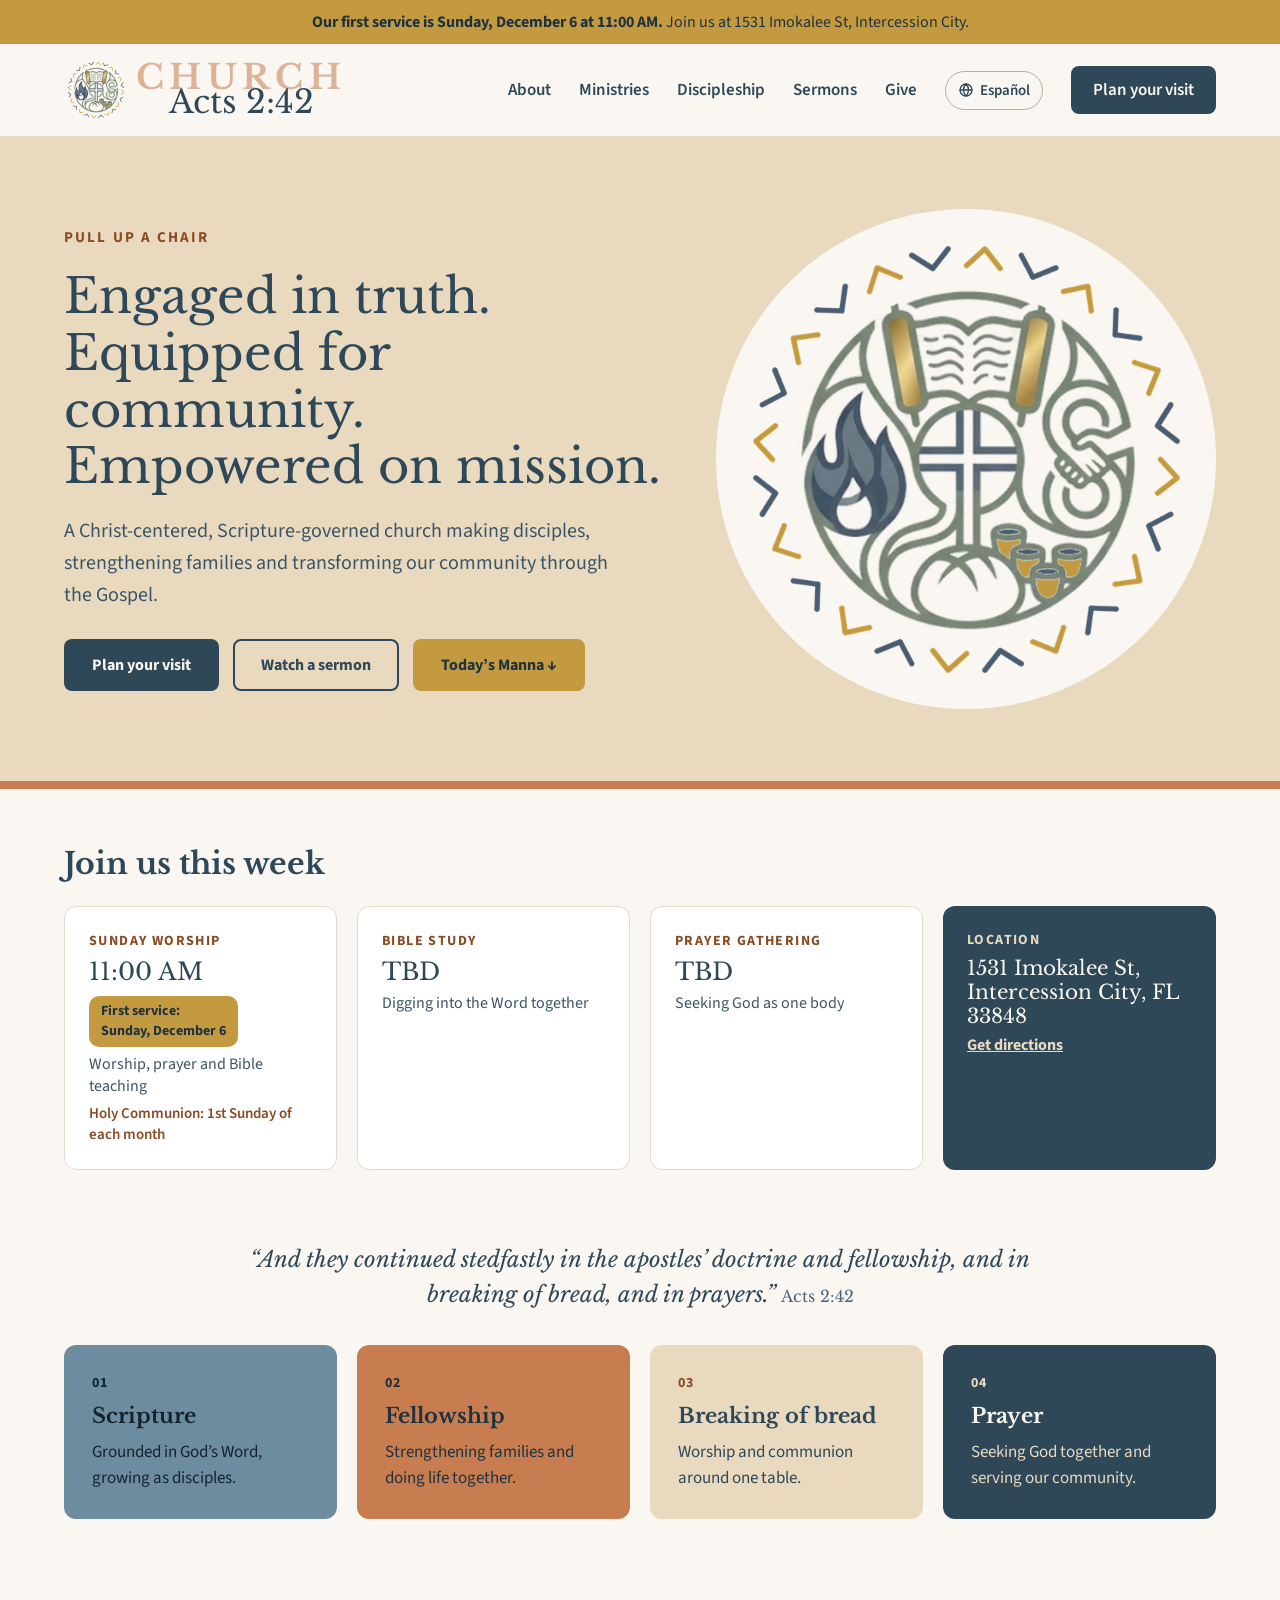
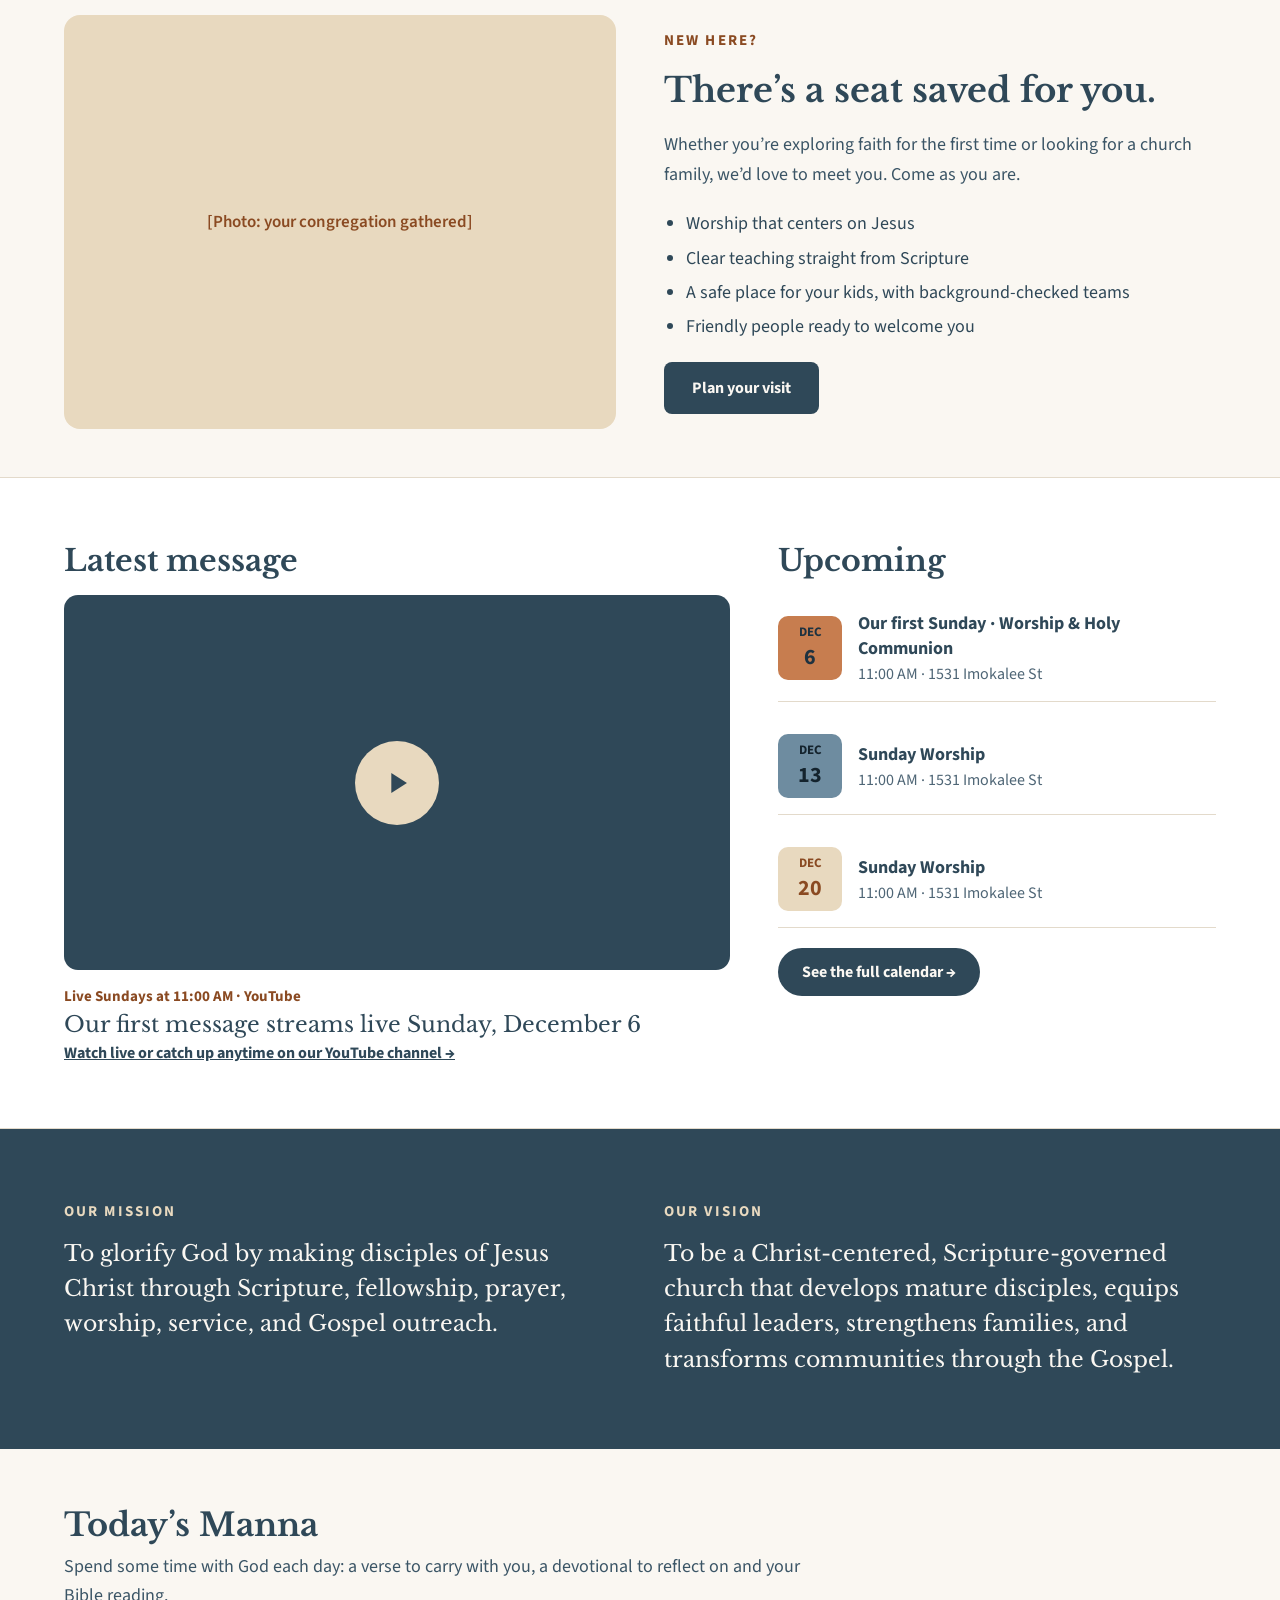
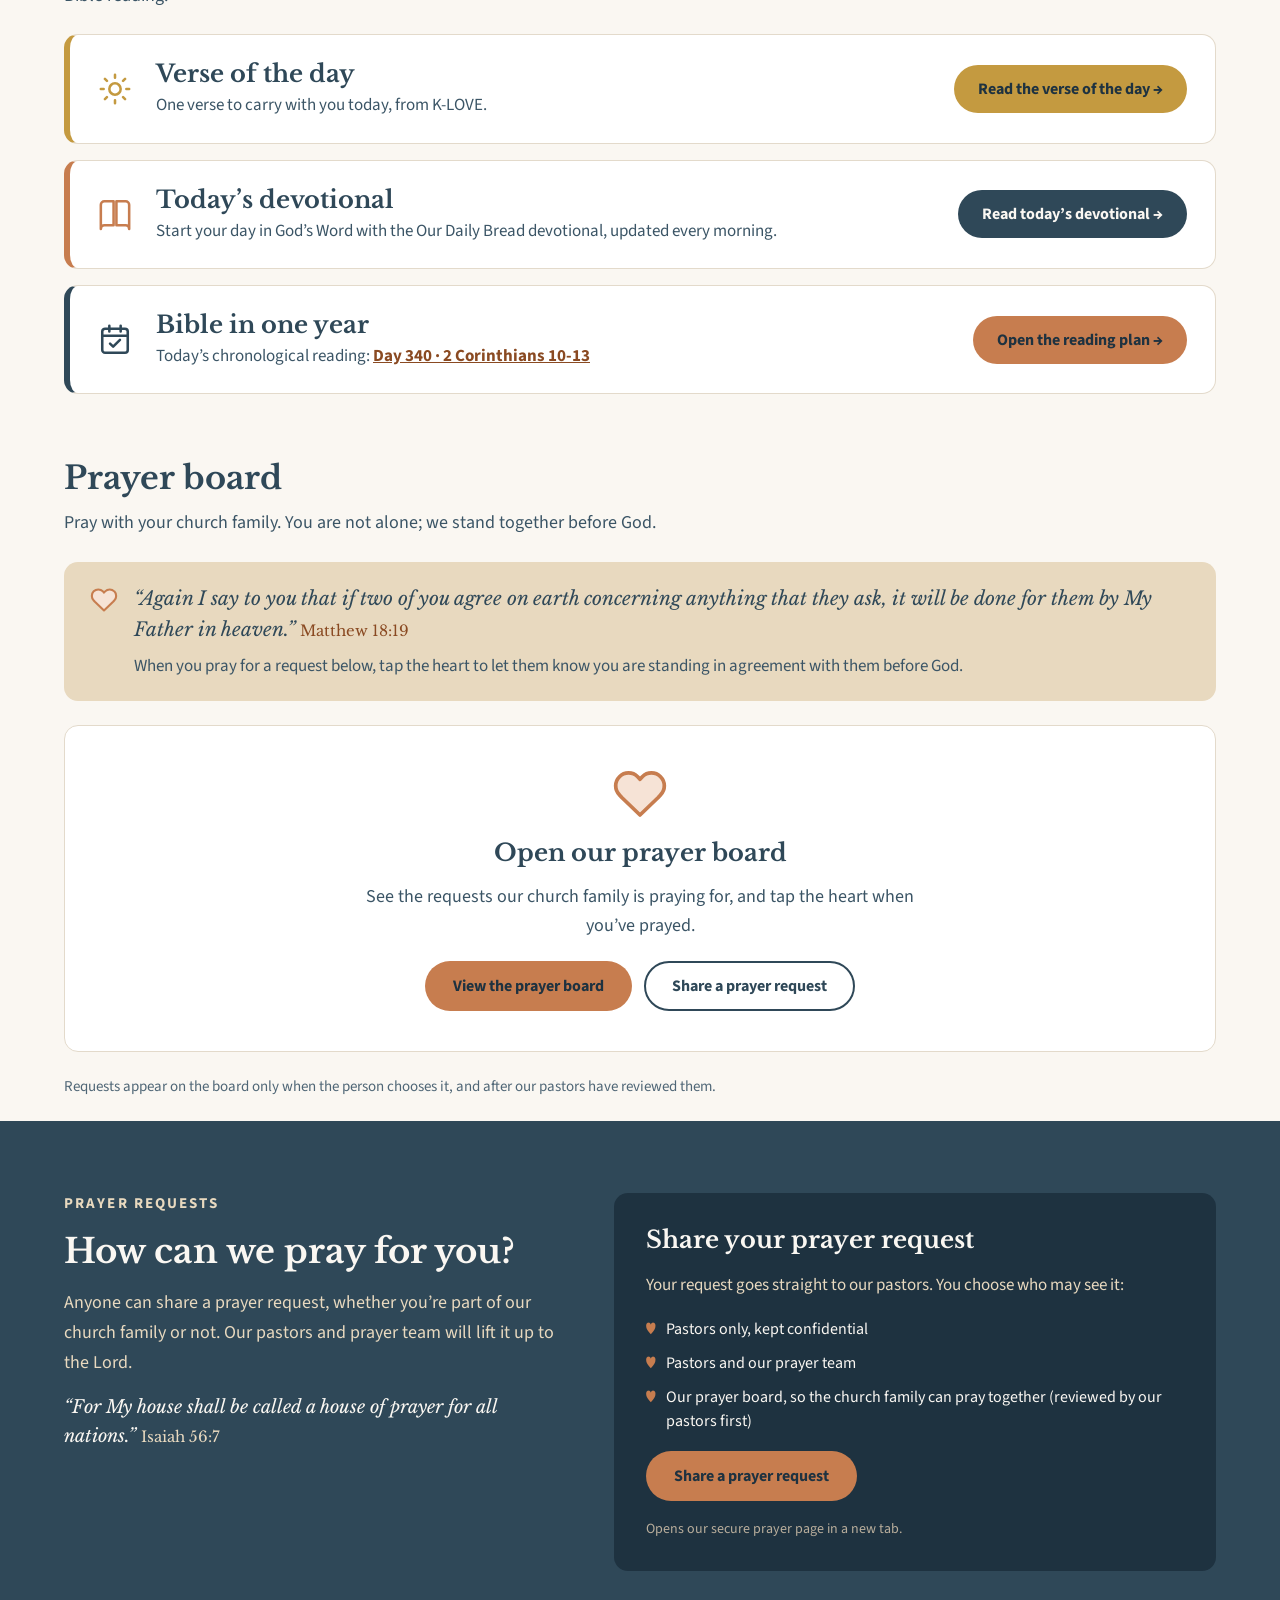
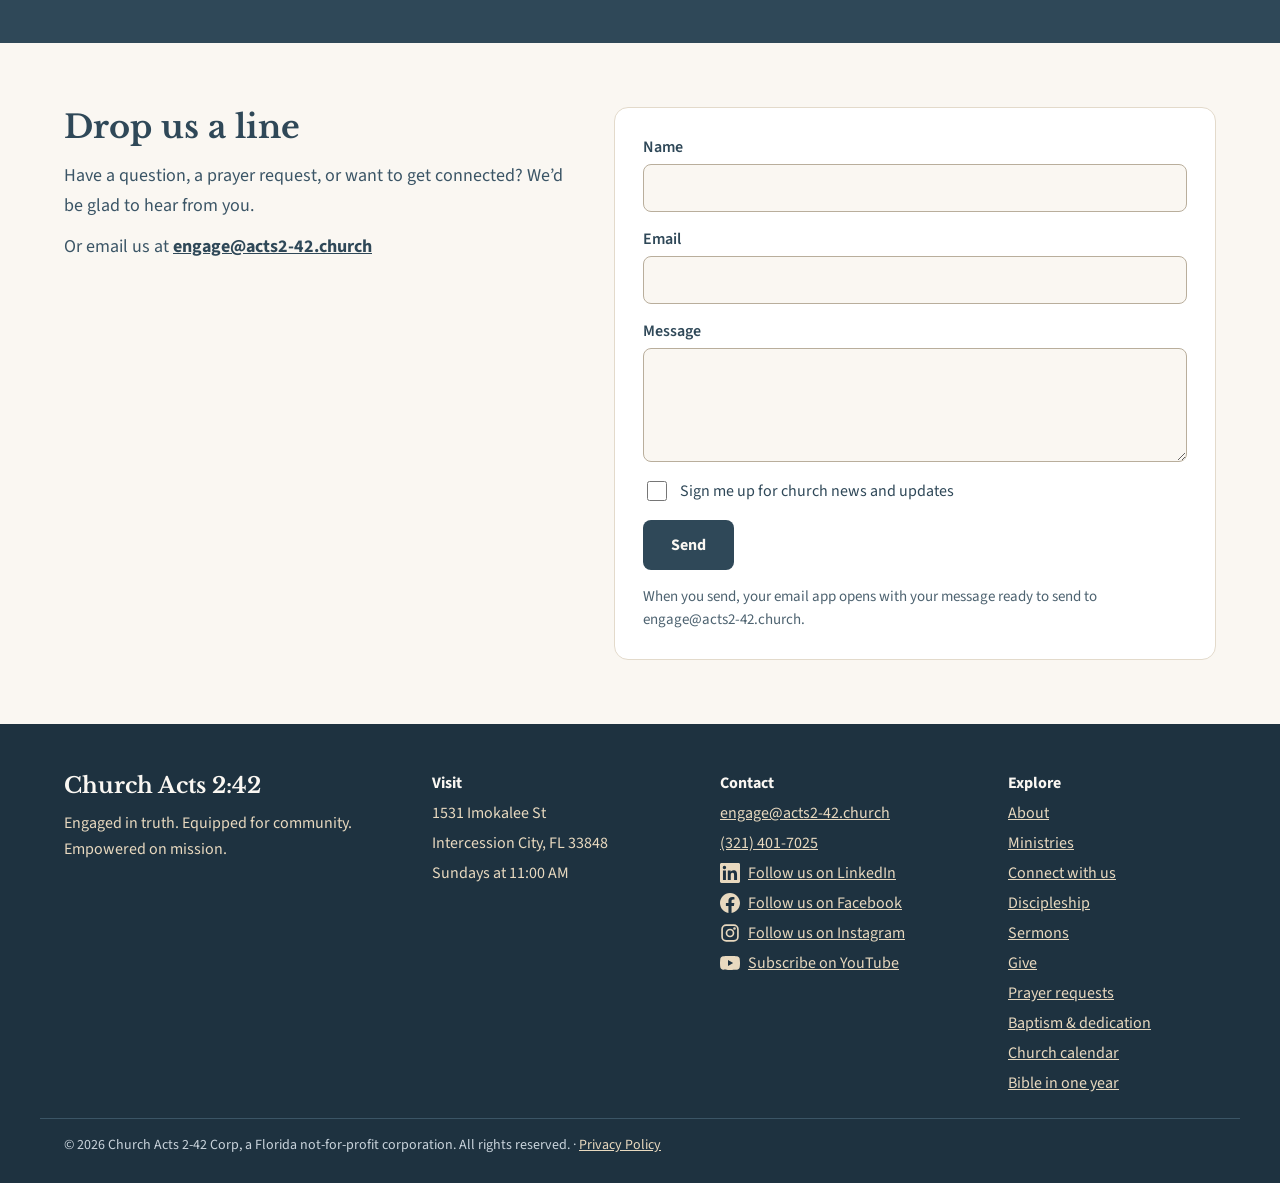
==== commit 5166ac55: "Home: enlarge hero emblem to 500px (EN/ES) Co-Authored-By: Claude Opus 5.5 <noreply@anthropic.com> C" ====
--- a/index.html
+++ b/index.html
@@ -44,7 +44,7 @@
 
   <section style="background: #E8D9BF">
     <div style="max-width: 1200px; margin: 0 auto; padding: 72px 24px; display: flex; flex-wrap: wrap; align-items: center; justify-content: space-between; gap: 48px">
-      <div style="flex: 1 1 480px; display: flex; flex-direction: column; gap: 20px">
+      <div style="flex: 1 1 440px; display: flex; flex-direction: column; gap: 20px">
         <span style="font-size: 15px; font-weight: 700; letter-spacing: 0.14em; text-transform: uppercase; color: #8A4A22">Pull up a chair</span>
         <h1 style="margin: 0; font-family: 'Libre Baskerville', serif; font-weight: 400; font-size: 48px; line-height: 1.18; color: #2F4858">Engaged in truth. Equipped for community. Empowered on mission.</h1>
         <p style="margin: 0; font-size: 20px; line-height: 1.6; color: #3B5566; max-width: 560px">A Christ-centered, Scripture-governed church making disciples, strengthening families and transforming our community through the Gospel.</p>
@@ -54,7 +54,7 @@
           <a href="#daily-word" style="text-decoration: none; background: #C49A40; color: #1E3240; font-weight: 700; padding: 15px 28px; border-radius: 8px">Today’s Manna ↓</a>
         </div>
       </div>
-      <div style="flex: 0 1 400px; aspect-ratio: 1 / 1; max-width: 400px; border-radius: 50%; background: #FAF7F2; display: flex; align-items: center; justify-content: center">
+      <div style="flex: 0 1 500px; aspect-ratio: 1 / 1; max-width: 500px; border-radius: 50%; background: #FAF7F2; display: flex; align-items: center; justify-content: center">
         <img src="assets/logo.png" alt="Church Acts 2:42 emblem" style="width: 97%; height: auto; display: block">
       </div>
     </div>
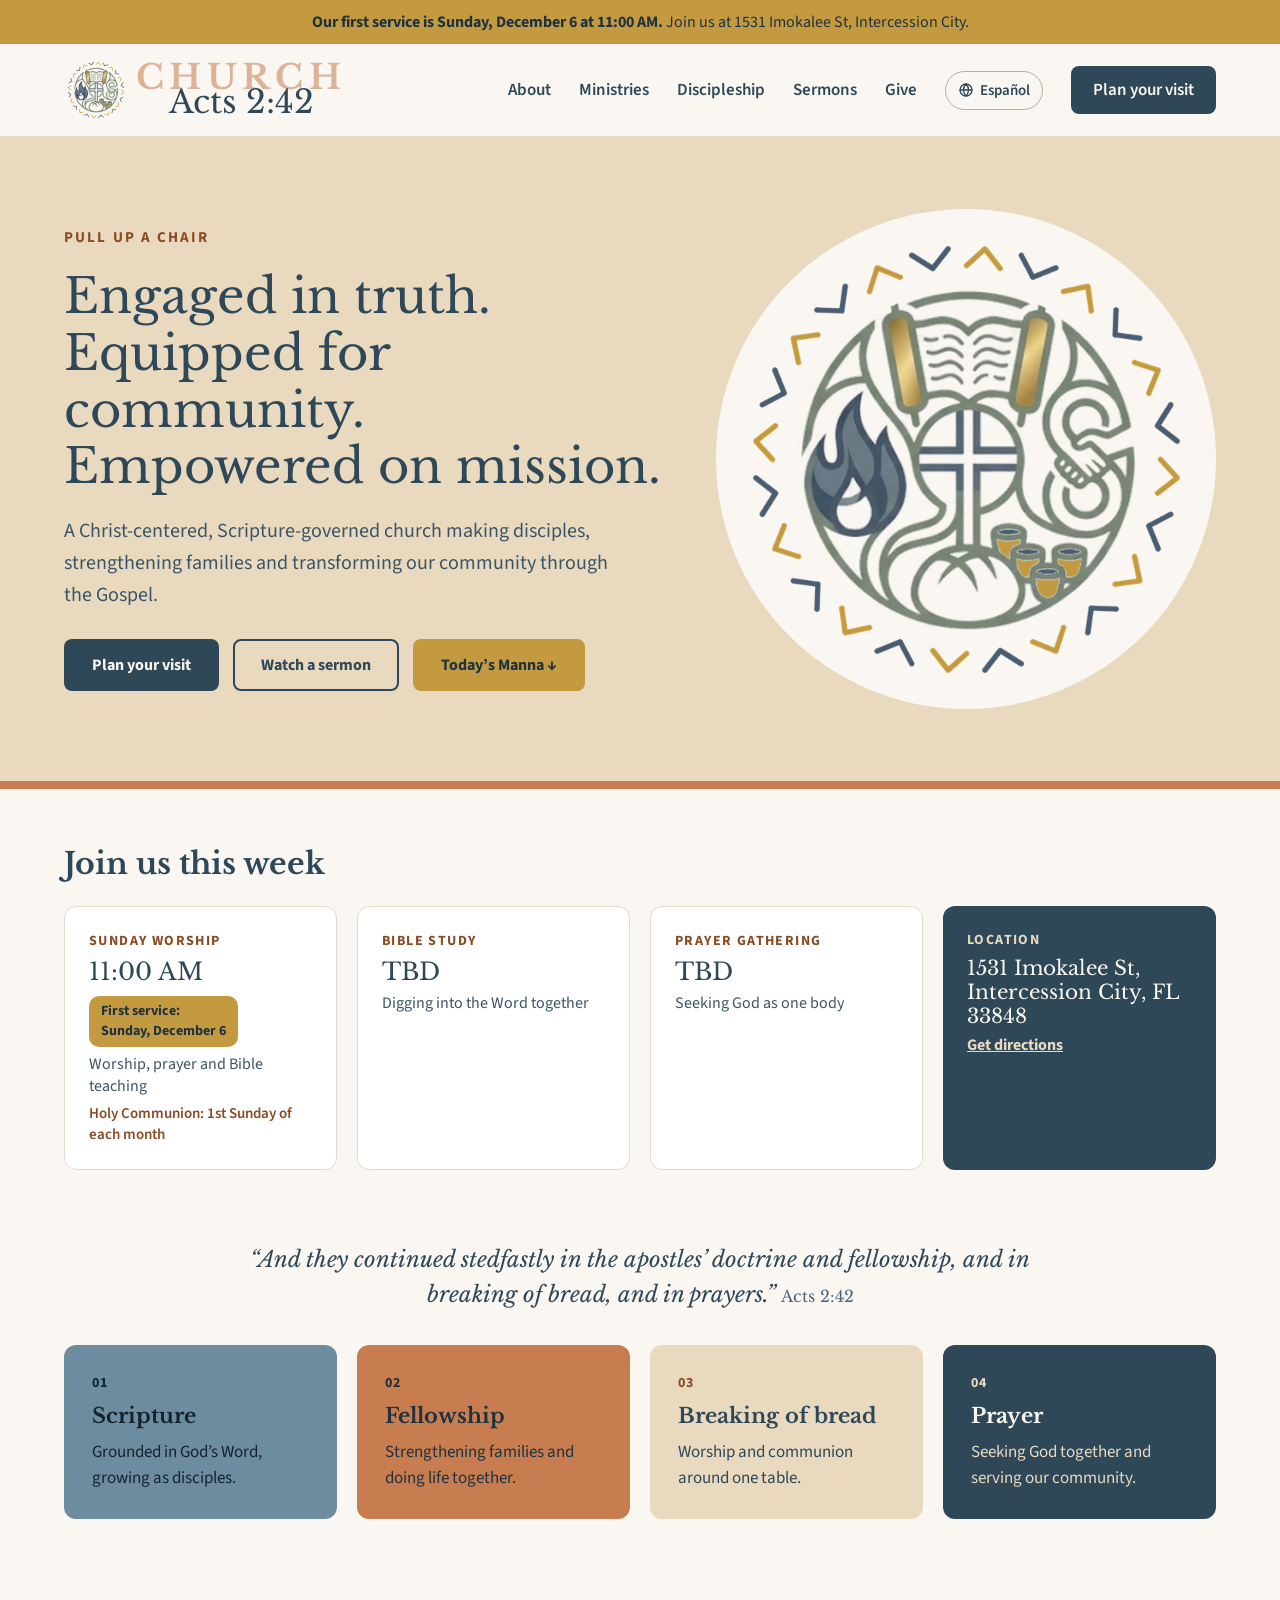
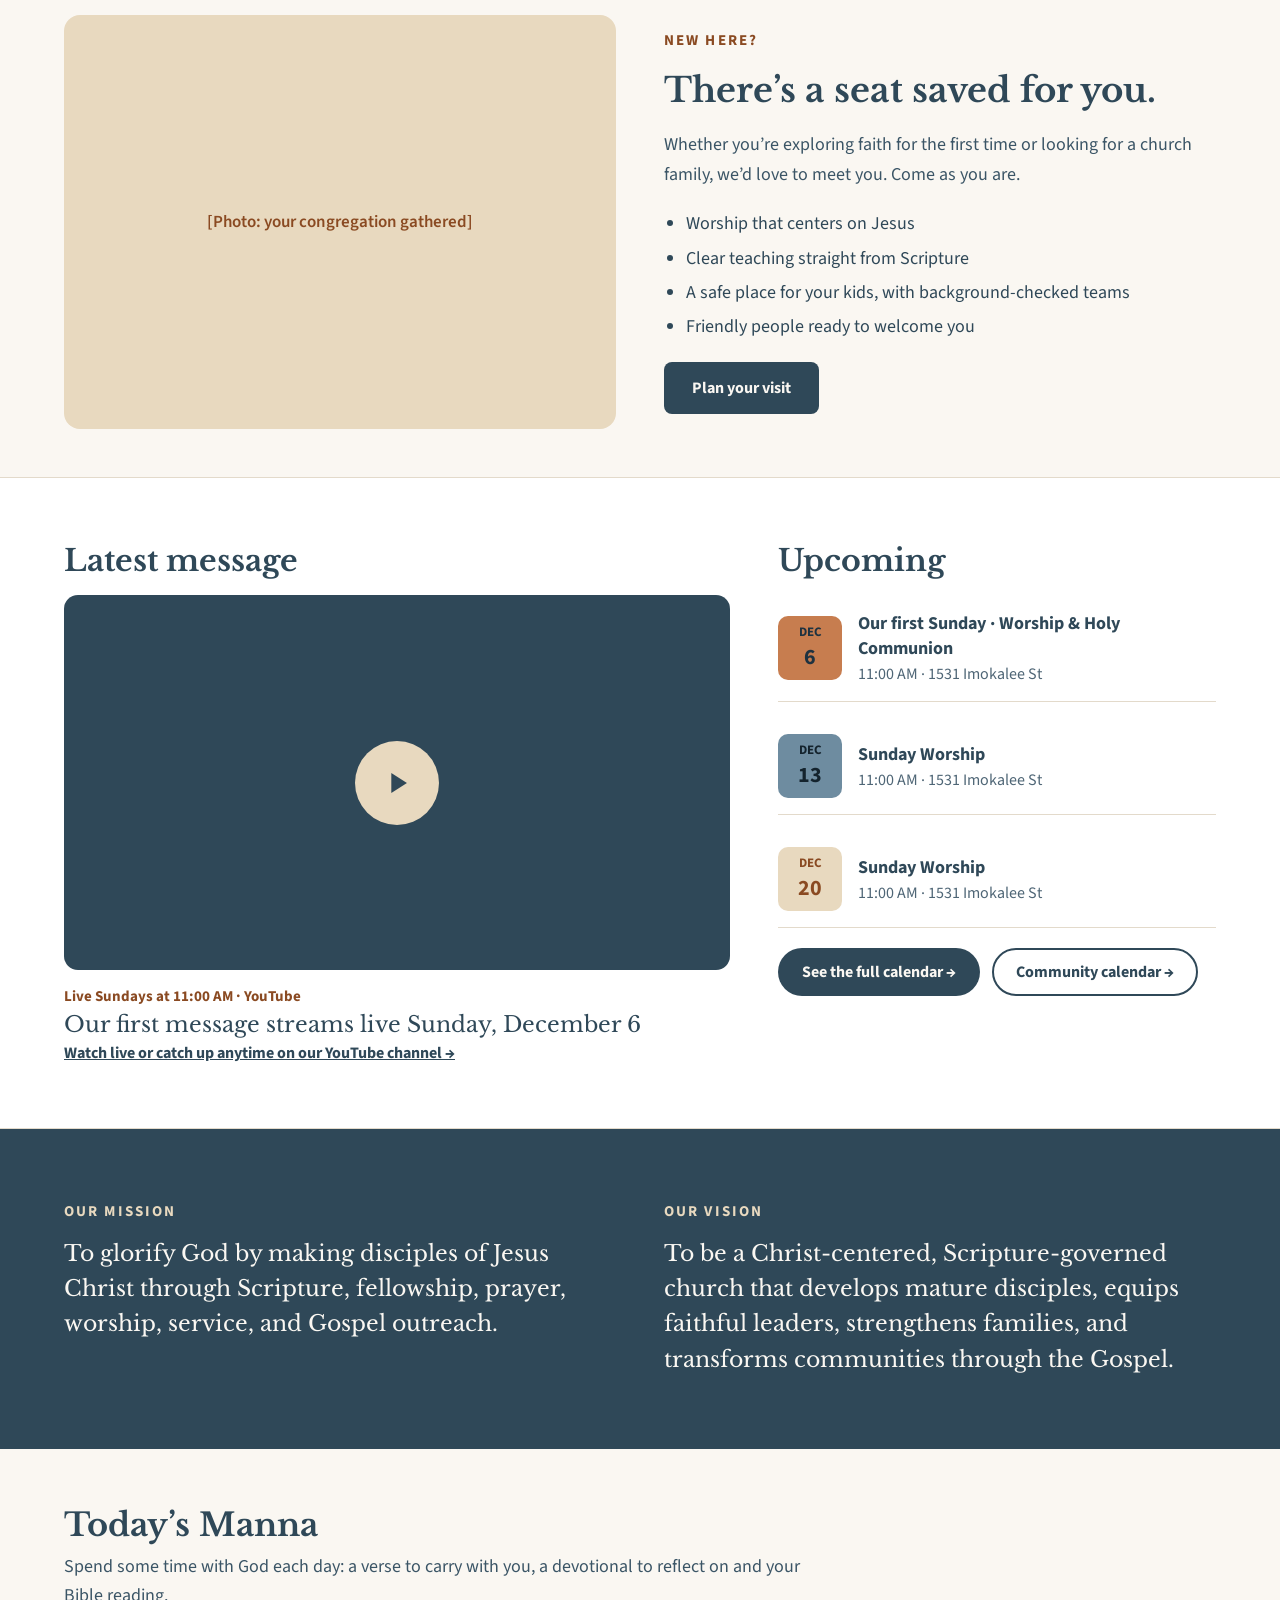
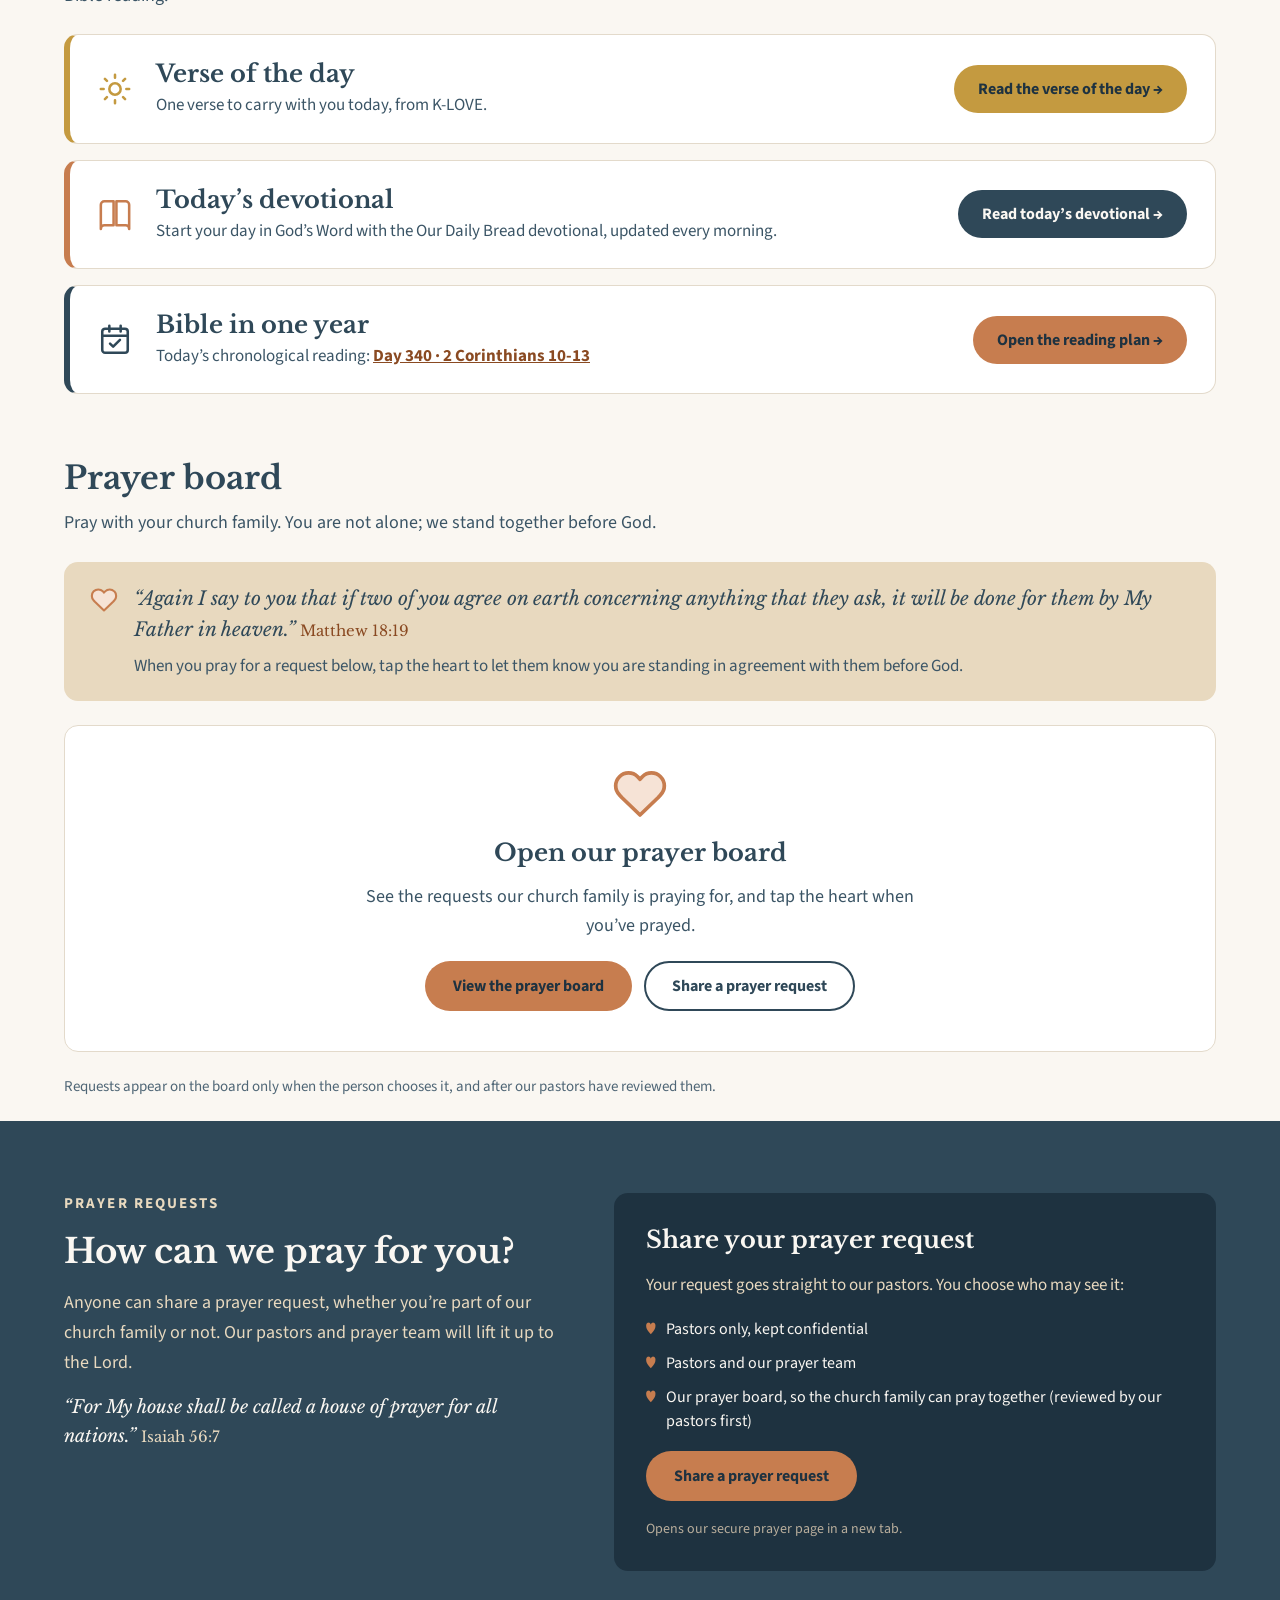
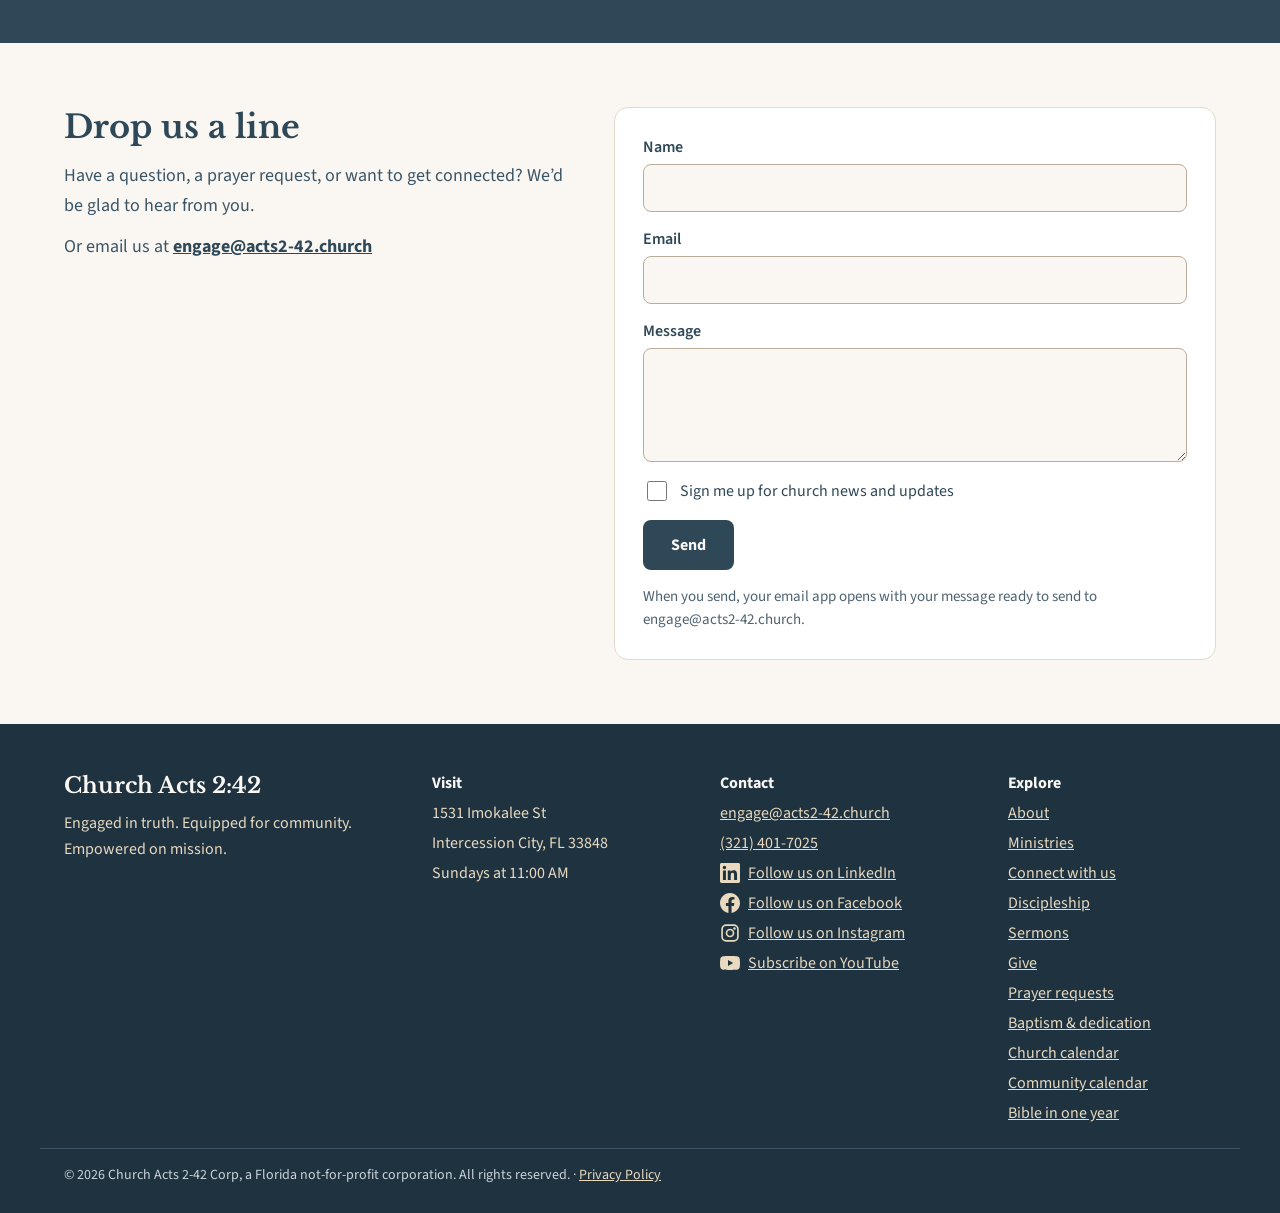
==== commit bd6ebc28: "Add Google community calendar link to home page and footers (EN/ES) Co-Authored-By: Claude Opus 5.5 " ====
--- a/index.html
+++ b/index.html
@@ -159,7 +159,10 @@
           <div style="width: 64px; height: 64px; flex-shrink: 0; background: #E8D9BF; border-radius: 10px; display: flex; flex-direction: column; align-items: center; justify-content: center; color: #8A4A22"><span class="up-mon" style="font-size: 13px; font-weight: 700">DEC</span><span class="up-dd" style="font-size: 22px; font-weight: 700">20</span></div>
           <div style="display: flex; flex-direction: column; gap: 2px"><span class="up-name" style="font-size: 18px; font-weight: 700">Sunday Worship</span><span style="font-size: 16px; color: #4F6676">11:00 AM · 1531 Imokalee St</span></div>
         </div>
-        <a href="https://church-acts-2-42-corp-546169.churchcenter.com/calendar" target="_blank" rel="noopener" style="align-self: flex-start; margin-top: 4px; text-decoration: none; font-weight: 700; background: #2F4858; color: #FAF7F2; padding: 13px 24px; border-radius: 999px">See the full calendar →</a>
+        <div style="display: flex; flex-wrap: wrap; gap: 12px; margin-top: 4px">
+          <a href="https://church-acts-2-42-corp-546169.churchcenter.com/calendar" target="_blank" rel="noopener" style="text-decoration: none; font-weight: 700; background: #2F4858; color: #FAF7F2; padding: 13px 24px; border-radius: 999px">See the full calendar →</a>
+          <a href="https://calendar.google.com/calendar/embed?src=c_1b3f48220cdac9be06e5e3fe3be5da96d85780a4ed7cad7617e1cedddfc9a7e8%40group.calendar.google.com&amp;ctz=America%2FNew_York" target="_blank" rel="noopener" style="text-decoration: none; font-weight: 700; border: 2px solid #2F4858; color: #2F4858; padding: 11px 22px; border-radius: 999px">Community calendar →</a>
+        </div>
       </div>
     </div>
   </section>
@@ -280,6 +283,7 @@
         <a href="index.html#prayer" style="color: #E8D9BF">Prayer requests</a>
         <a href="baptism.html" style="color: #E8D9BF">Baptism &amp; dedication</a>
         <a href="https://church-acts-2-42-corp-546169.churchcenter.com/calendar" target="_blank" rel="noopener" style="color: #E8D9BF">Church calendar</a>
+        <a href="https://calendar.google.com/calendar/embed?src=c_1b3f48220cdac9be06e5e3fe3be5da96d85780a4ed7cad7617e1cedddfc9a7e8%40group.calendar.google.com&amp;ctz=America%2FNew_York" target="_blank" rel="noopener" style="color: #E8D9BF">Community calendar</a>
         <a href="bible-plan.html" style="color: #E8D9BF">Bible in one year</a>
       </nav>
     </div>
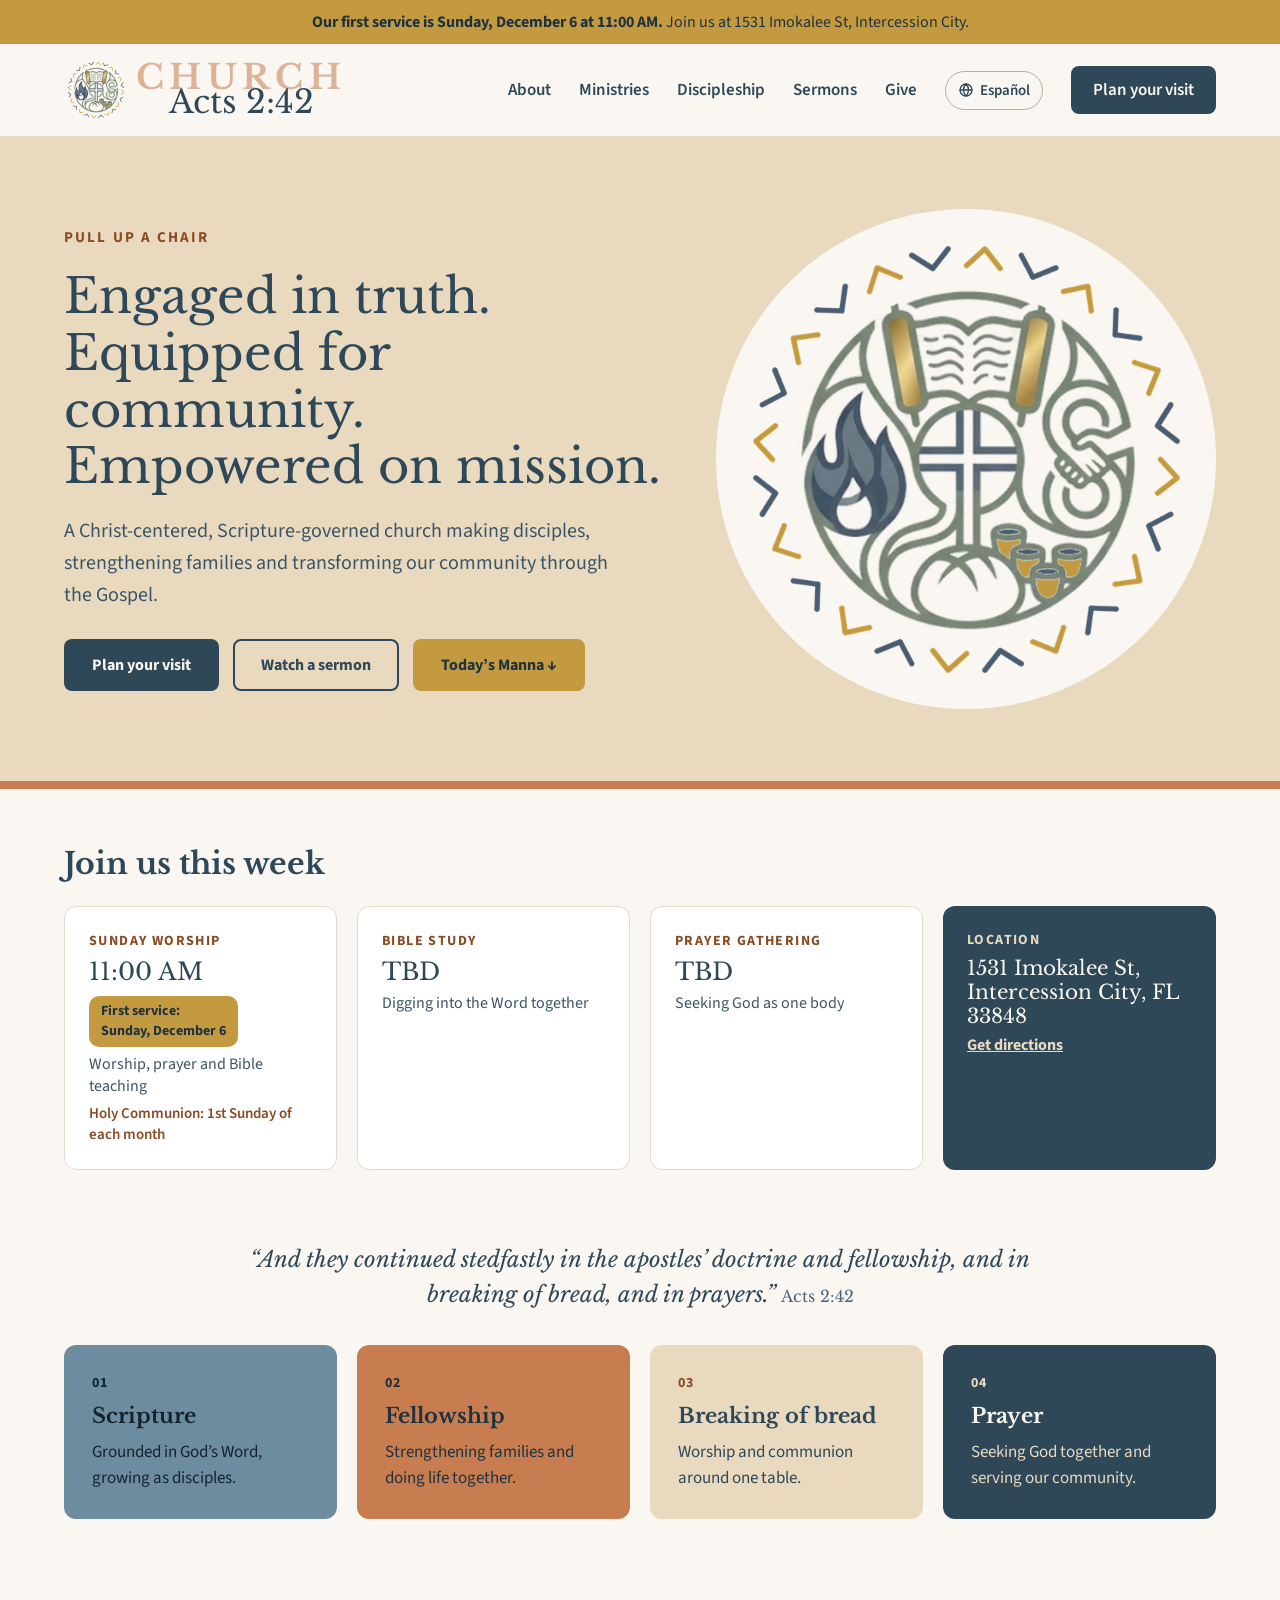
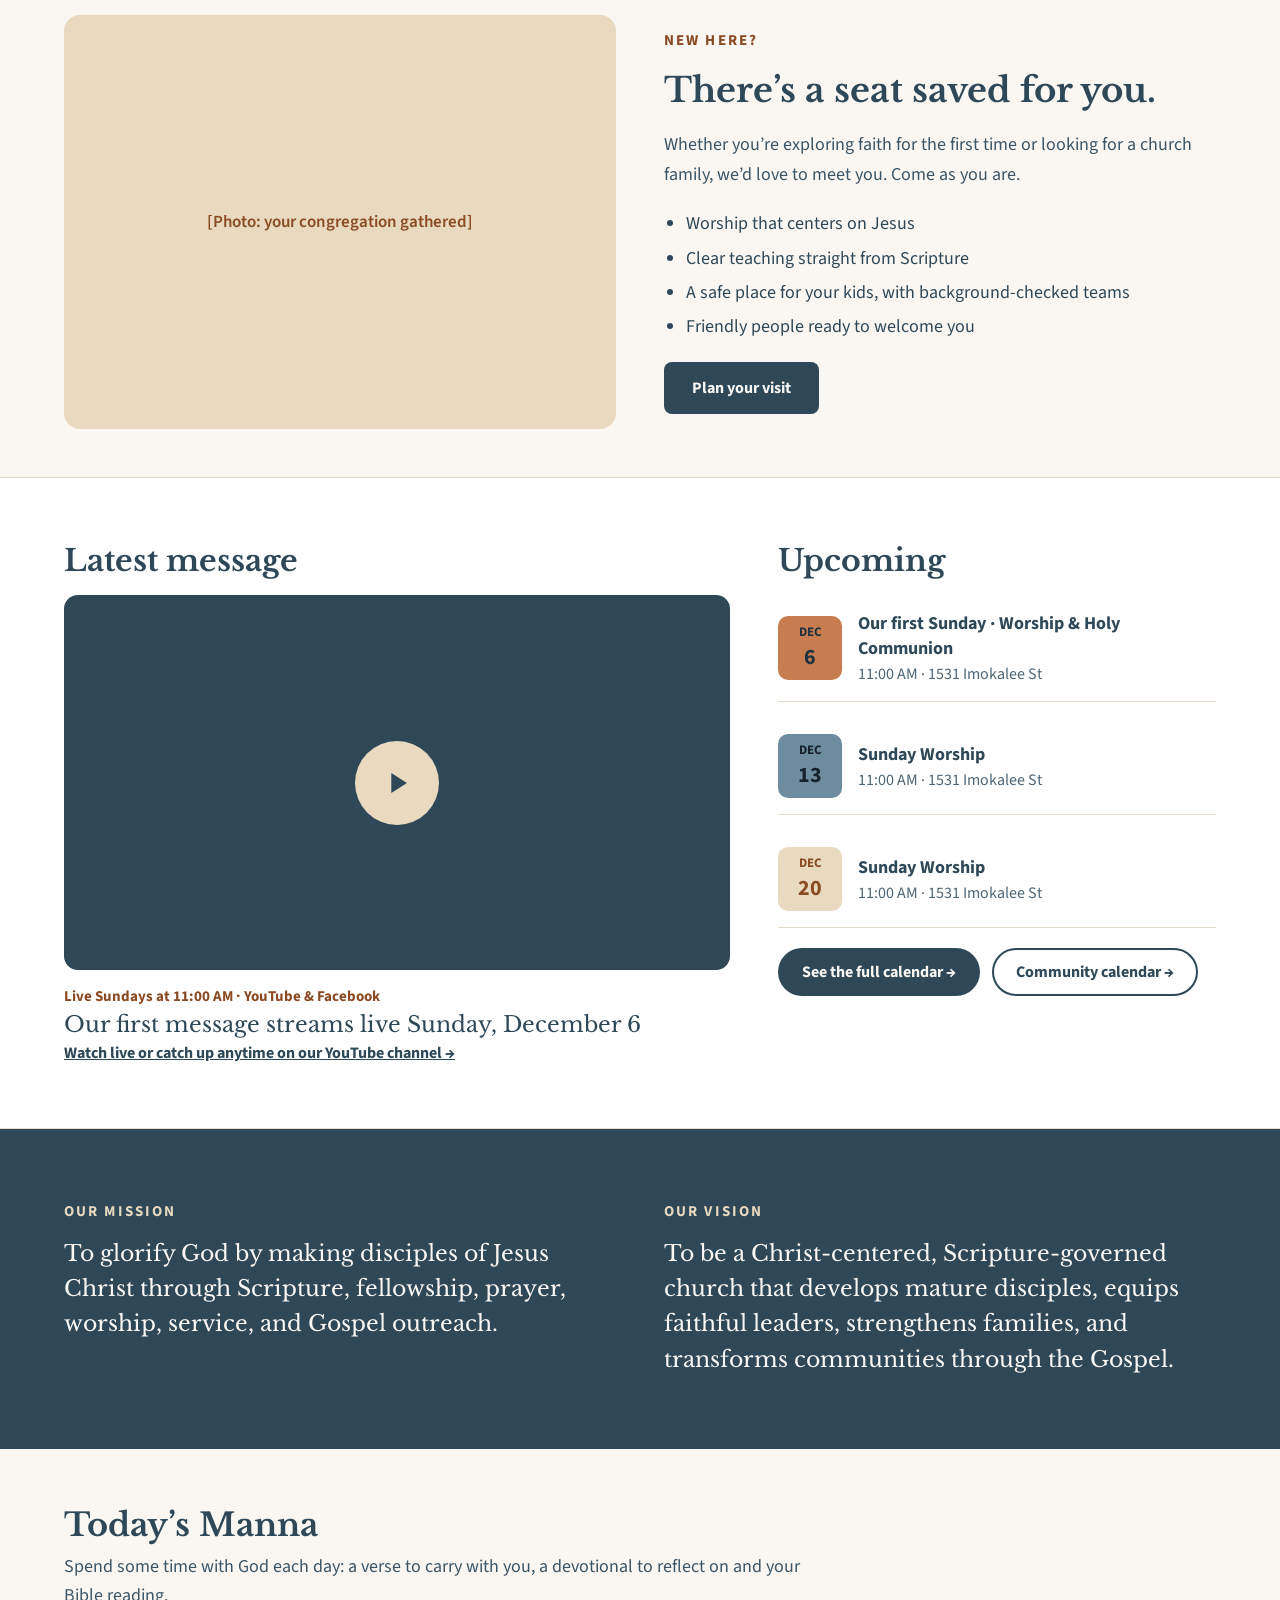
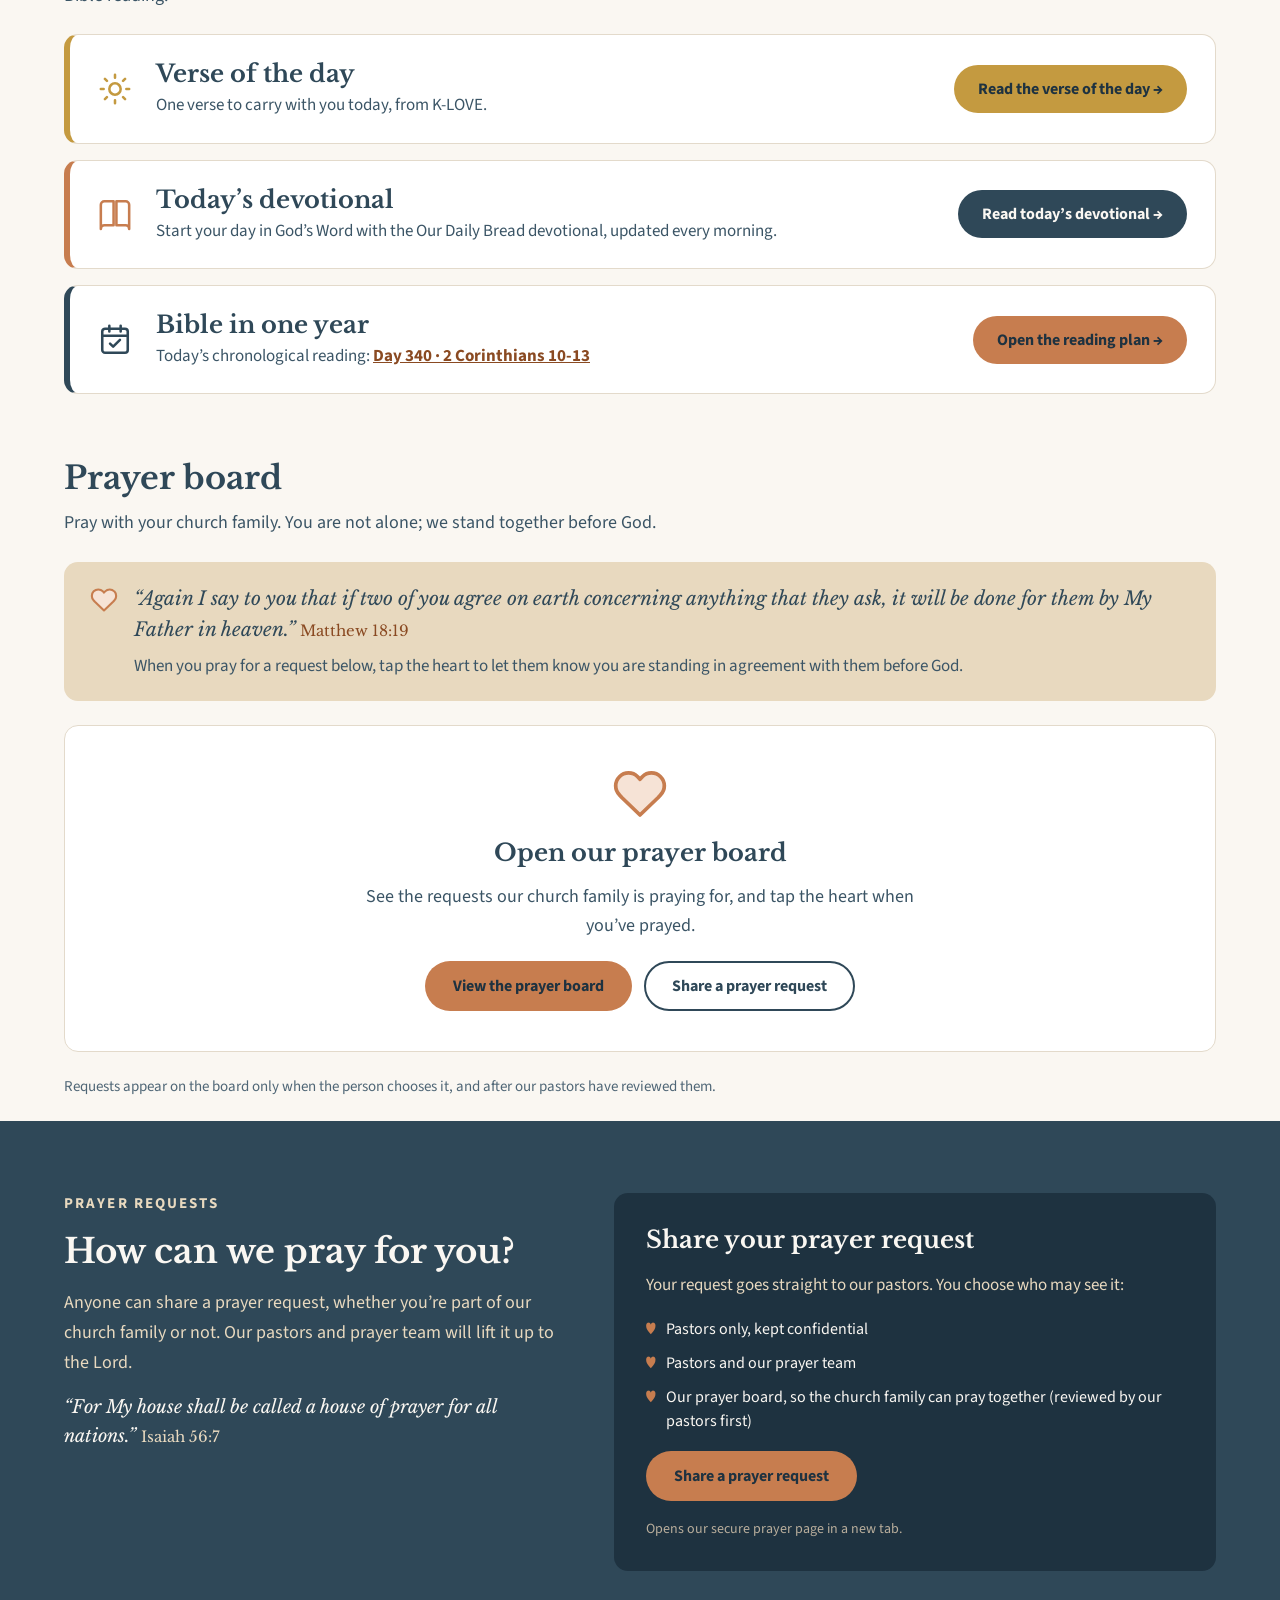
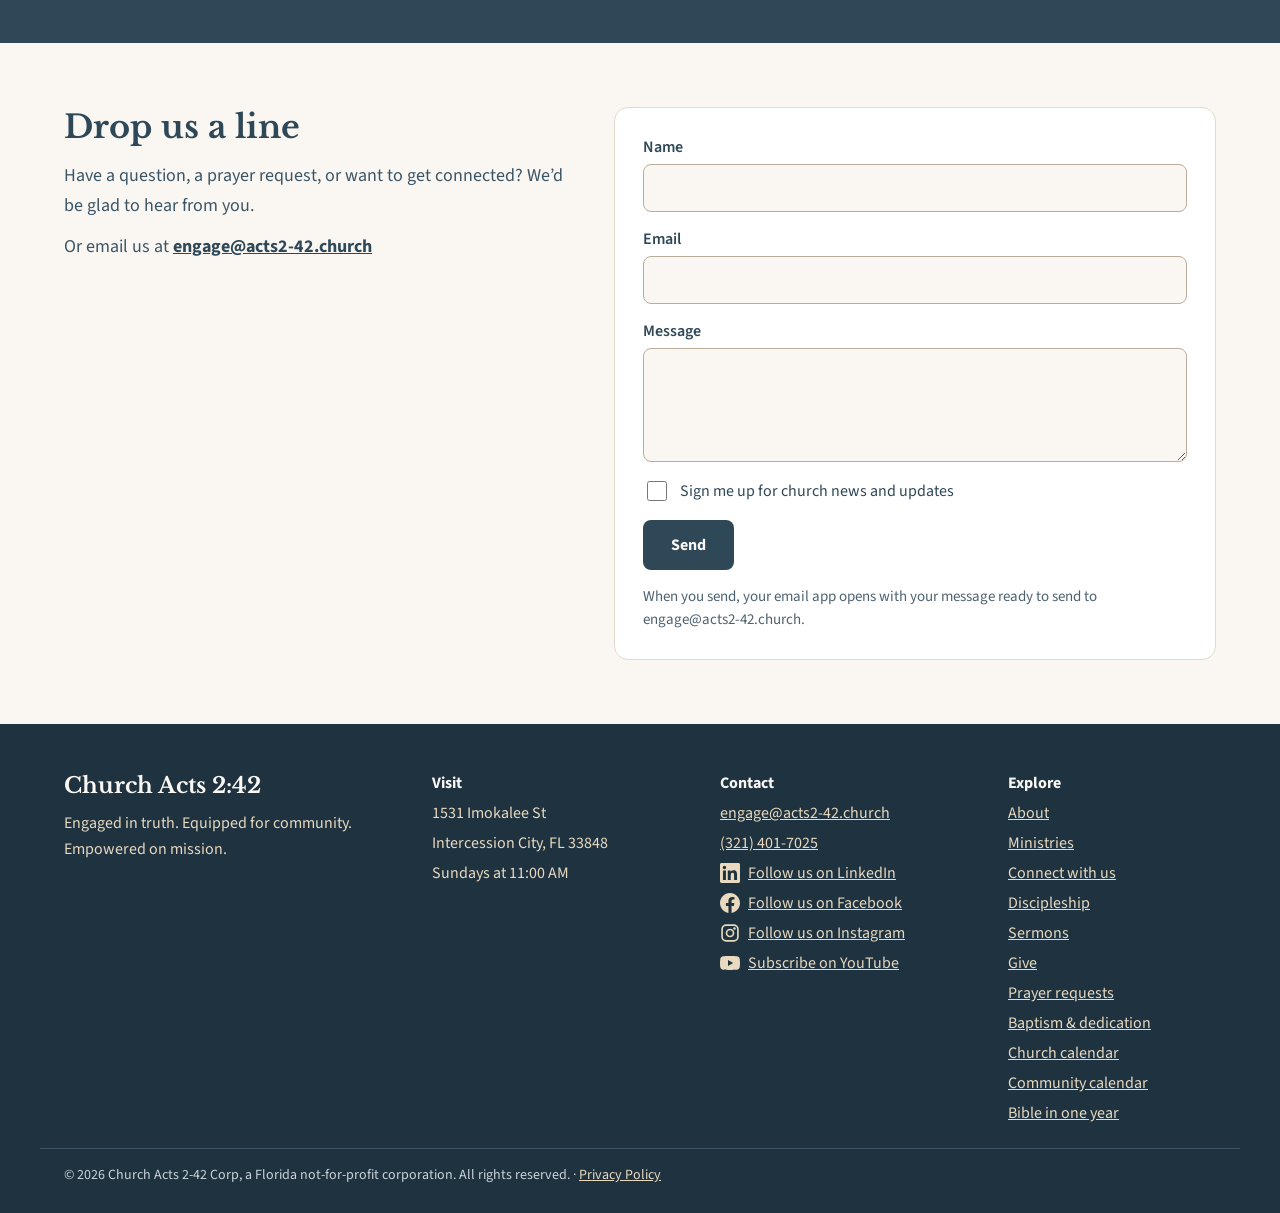
==== commit 4482ace6: "Sermons/Home: add Facebook Live alongside YouTube (EN/ES) Co-Authored-By: Claude Opus 5.5 <noreply@a" ====
--- a/index.html
+++ b/index.html
@@ -140,7 +140,7 @@
           </span>
         </a>
         <div style="display: flex; flex-direction: column; gap: 4px">
-          <span style="font-size: 15px; font-weight: 700; color: #8A4A22">Live Sundays at 11:00 AM · YouTube</span>
+          <span style="font-size: 15px; font-weight: 700; color: #8A4A22">Live Sundays at 11:00 AM · YouTube &amp; Facebook</span>
           <span style="font-family: 'Libre Baskerville', serif; font-size: 22px">Our first message streams live Sunday, December 6</span>
           <a href="https://www.youtube.com/@Acts2-42.church" target="_blank" rel="noopener" style="font-size: 16px; font-weight: 700; color: #2F4858">Watch live or catch up anytime on our YouTube channel →</a>
         </div>
@@ -161,7 +161,7 @@
         </div>
         <div style="display: flex; flex-wrap: wrap; gap: 12px; margin-top: 4px">
           <a href="https://church-acts-2-42-corp-546169.churchcenter.com/calendar" target="_blank" rel="noopener" style="text-decoration: none; font-weight: 700; background: #2F4858; color: #FAF7F2; padding: 13px 24px; border-radius: 999px">See the full calendar →</a>
-          <a href="https://calendar.google.com/calendar/embed?src=c_1b3f48220cdac9be06e5e3fe3be5da96d85780a4ed7cad7617e1cedddfc9a7e8%40group.calendar.google.com&amp;ctz=America%2FNew_York" target="_blank" rel="noopener" style="text-decoration: none; font-weight: 700; border: 2px solid #2F4858; color: #2F4858; padding: 11px 22px; border-radius: 999px">Community calendar →</a>
+          <a href="calendar.html" style="text-decoration: none; font-weight: 700; border: 2px solid #2F4858; color: #2F4858; padding: 11px 22px; border-radius: 999px">Community calendar →</a>
         </div>
       </div>
     </div>
@@ -283,7 +283,7 @@
         <a href="index.html#prayer" style="color: #E8D9BF">Prayer requests</a>
         <a href="baptism.html" style="color: #E8D9BF">Baptism &amp; dedication</a>
         <a href="https://church-acts-2-42-corp-546169.churchcenter.com/calendar" target="_blank" rel="noopener" style="color: #E8D9BF">Church calendar</a>
-        <a href="https://calendar.google.com/calendar/embed?src=c_1b3f48220cdac9be06e5e3fe3be5da96d85780a4ed7cad7617e1cedddfc9a7e8%40group.calendar.google.com&amp;ctz=America%2FNew_York" target="_blank" rel="noopener" style="color: #E8D9BF">Community calendar</a>
+        <a href="calendar.html" style="color: #E8D9BF">Community calendar</a>
         <a href="bible-plan.html" style="color: #E8D9BF">Bible in one year</a>
       </nav>
     </div>
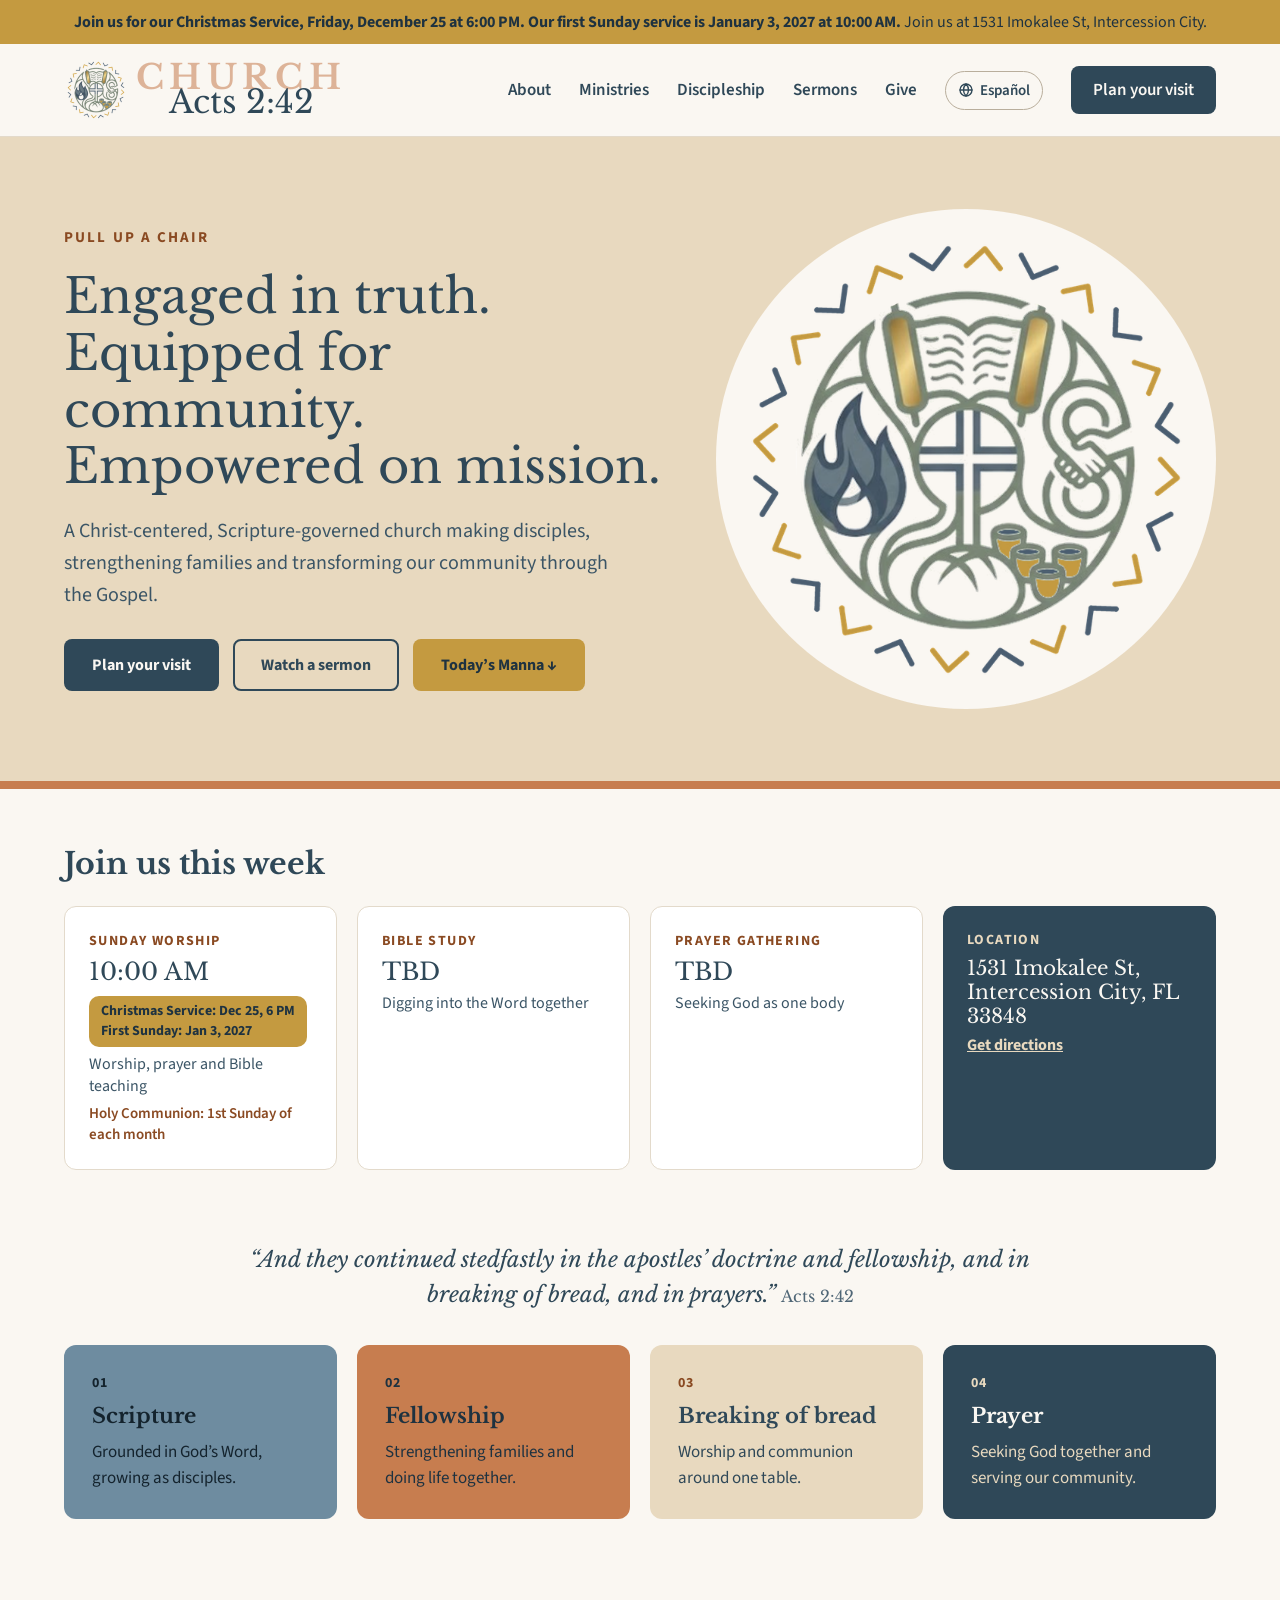
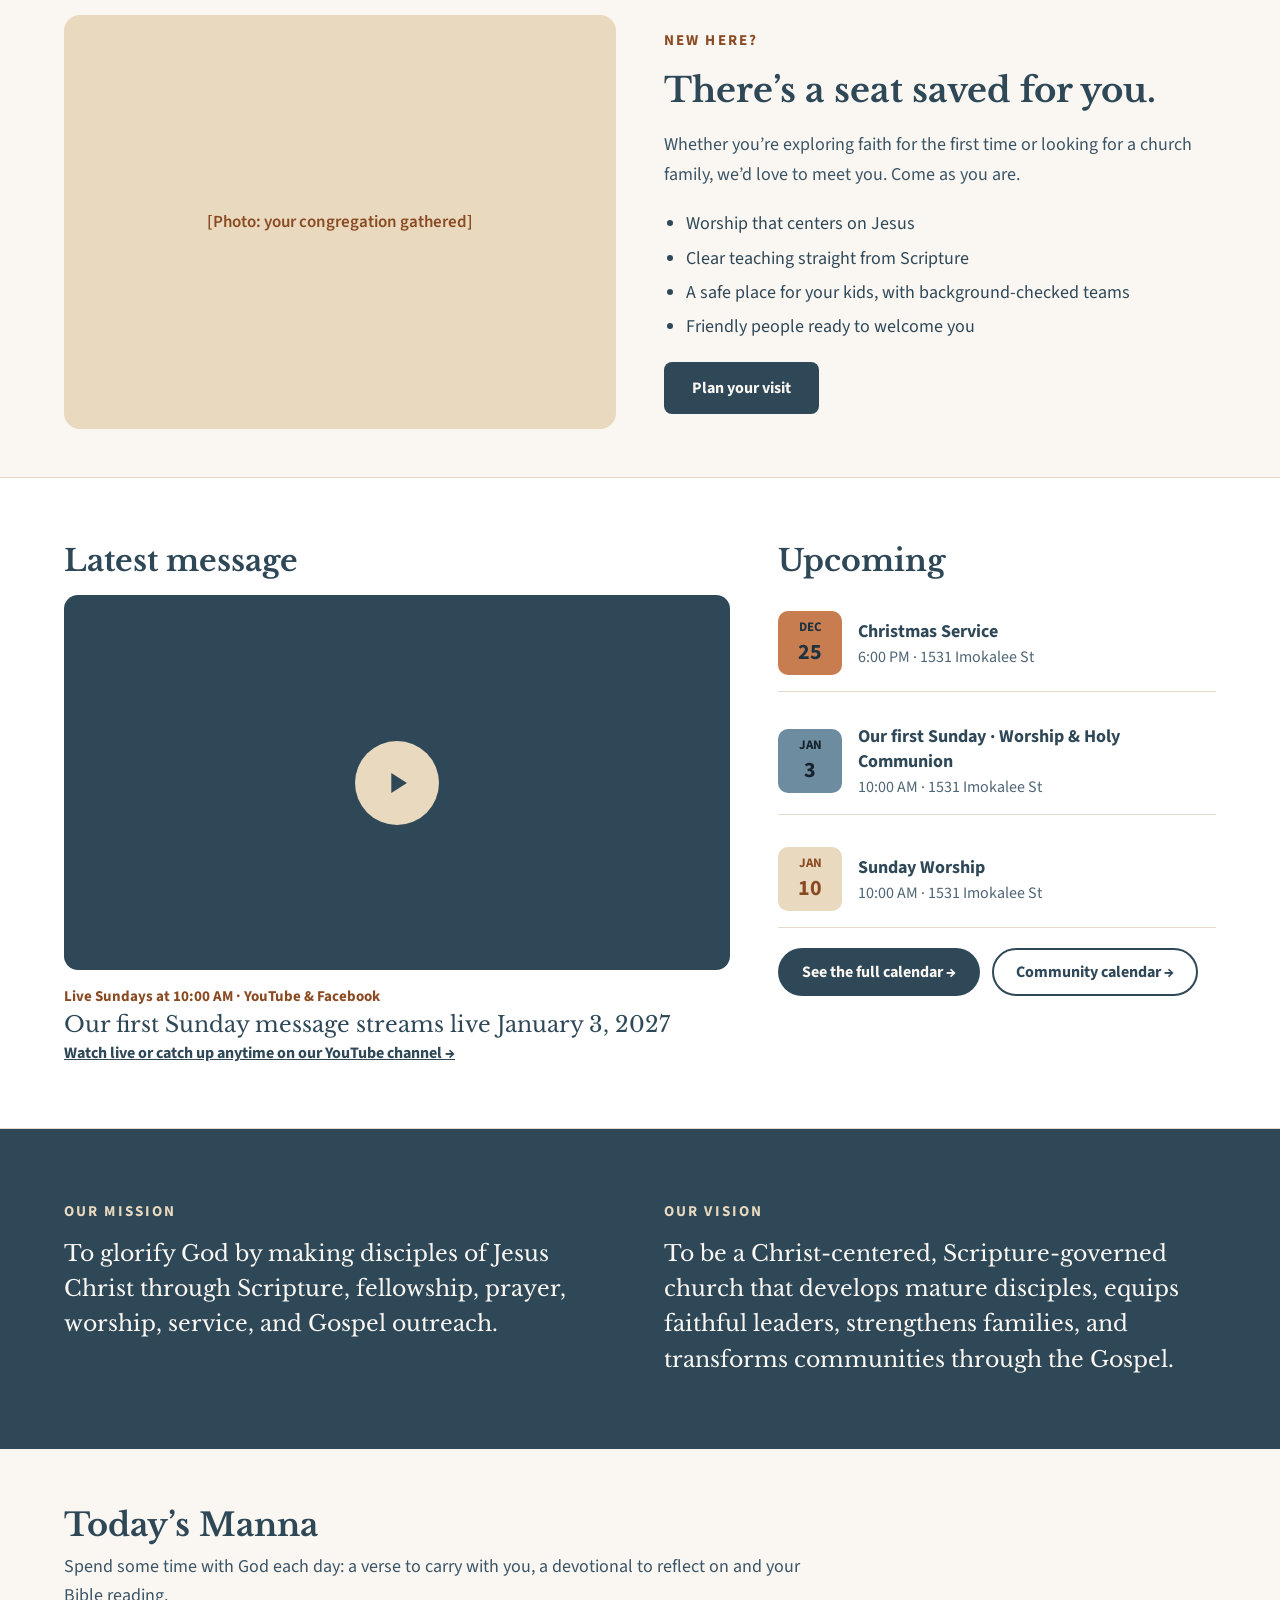
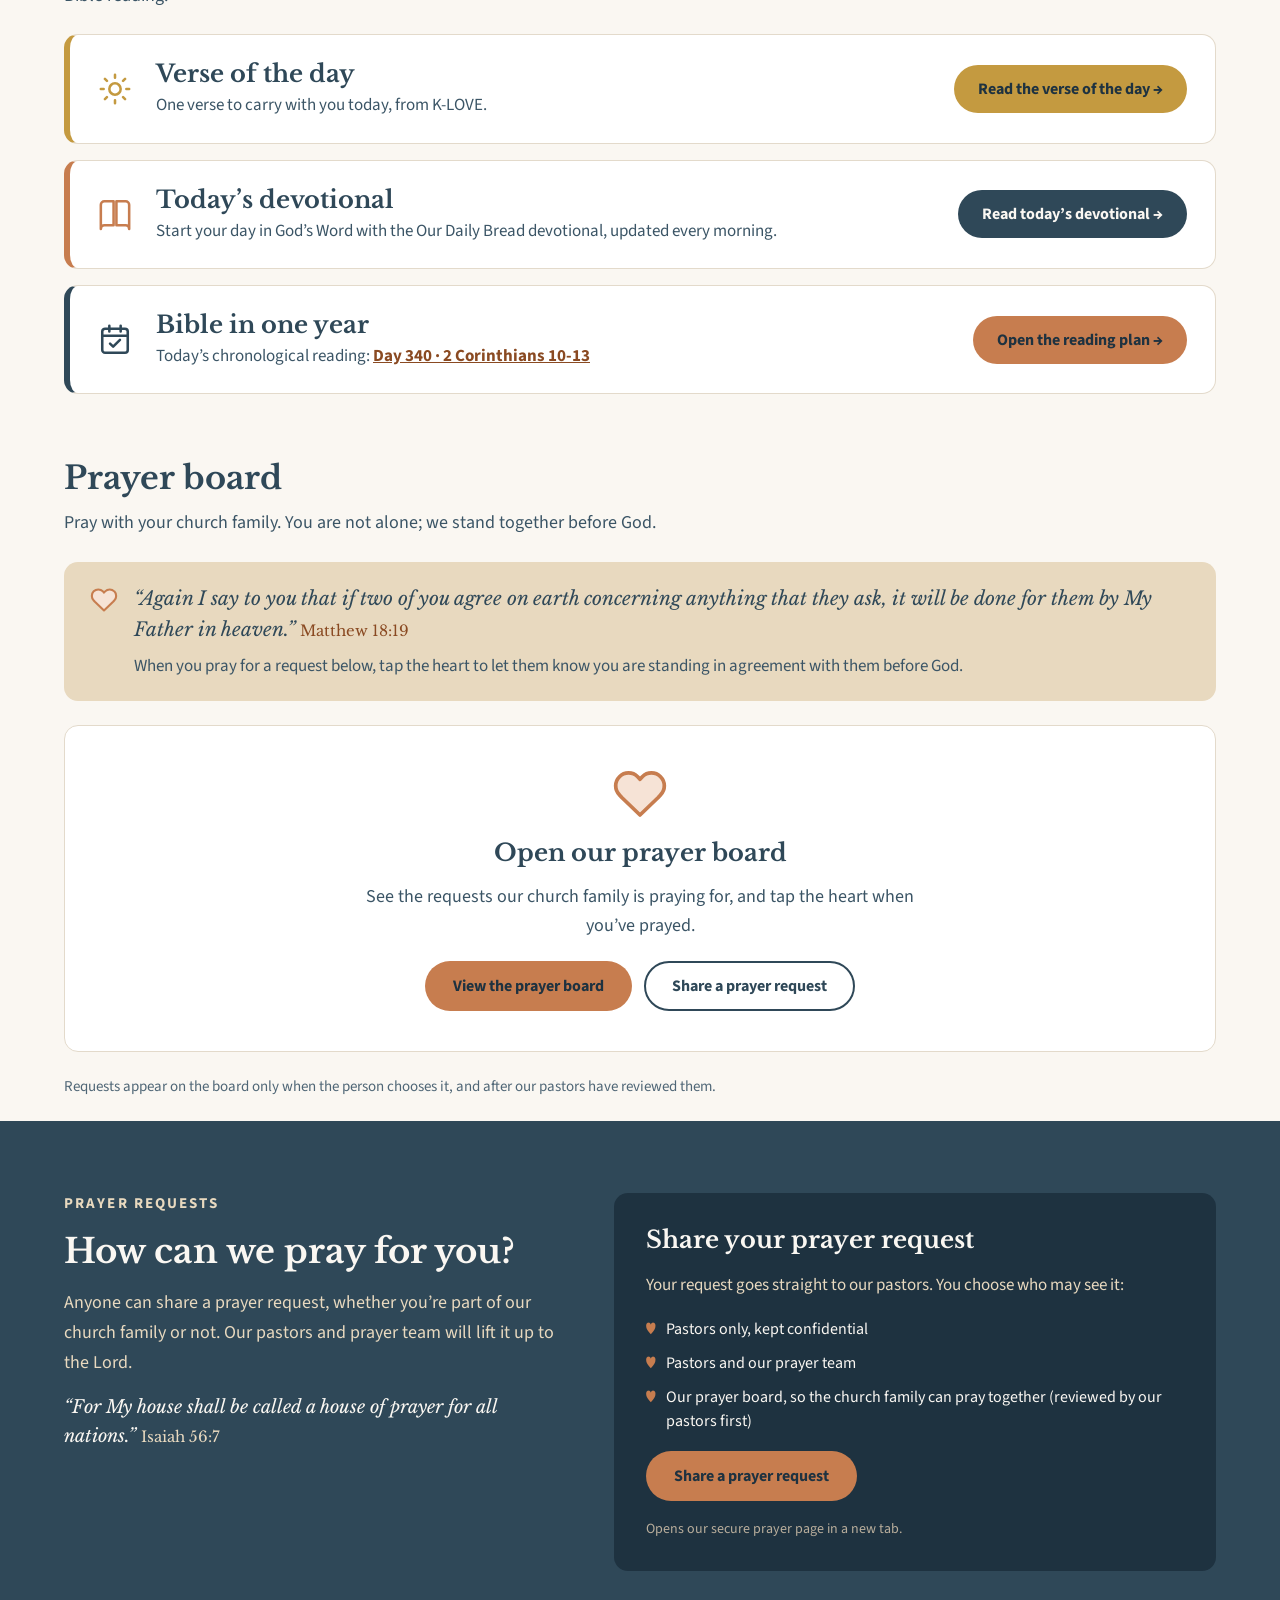
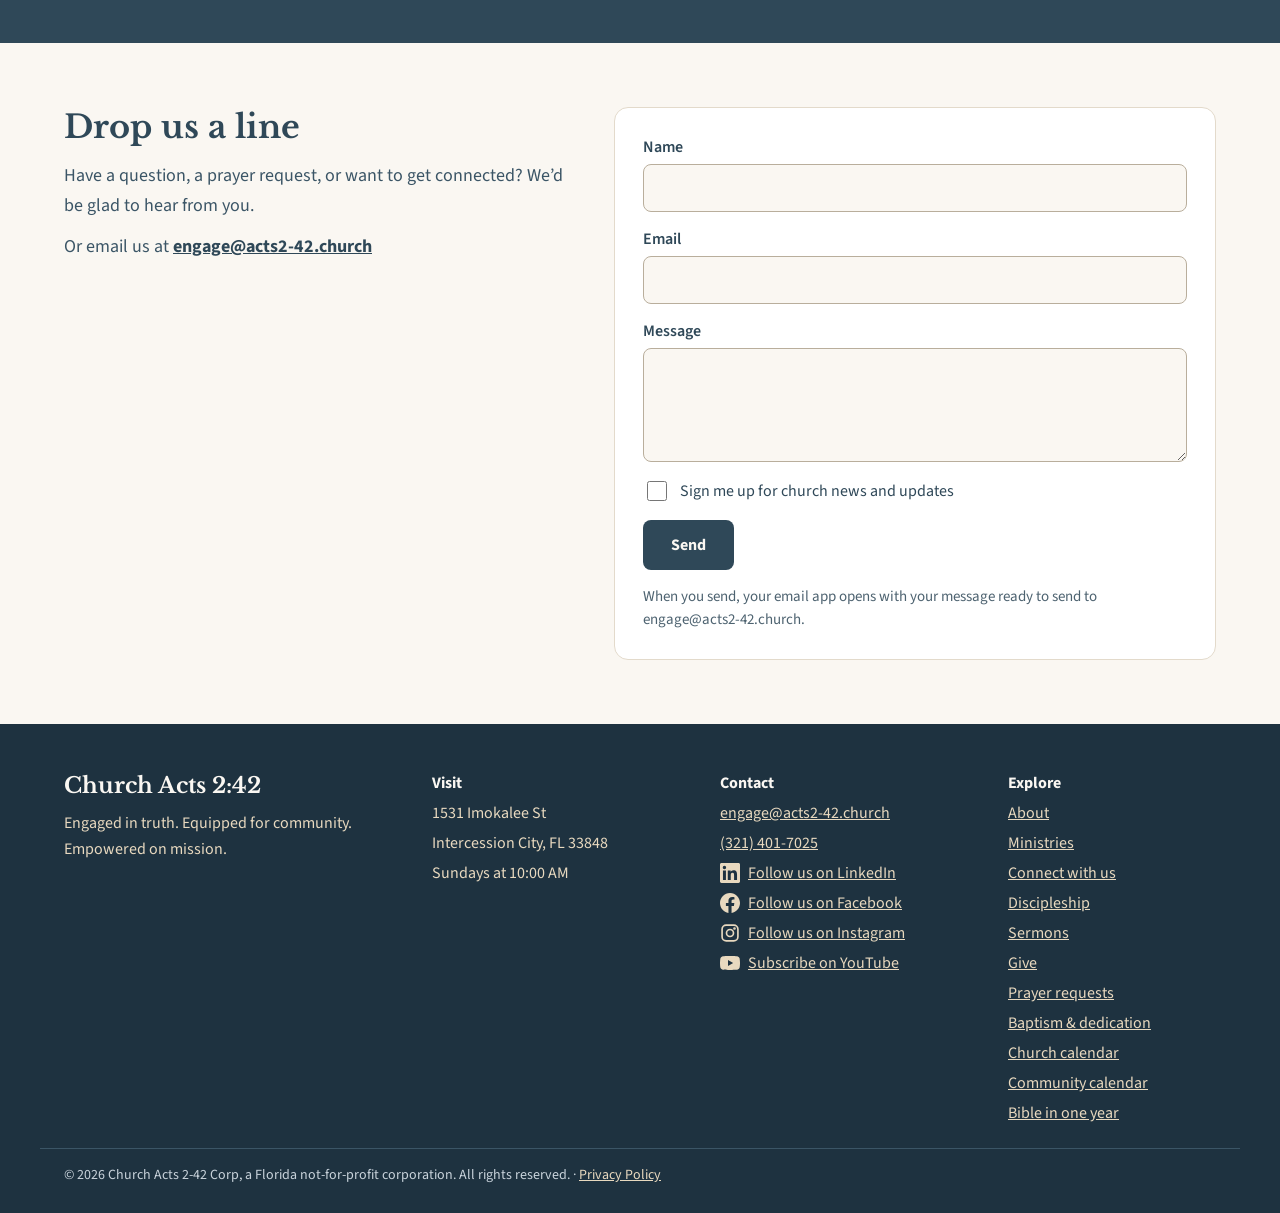
==== commit a191b972: "Christmas Service Dec 25 6 PM; first Sunday Jan 3, 2027; Sundays now 10:00 AM (EN/ES) Co-Authored-By" ====
--- a/index.html
+++ b/index.html
@@ -4,10 +4,10 @@
 <meta charset="utf-8">
 <title>Home | Church Acts 2:42</title>
 <meta name="viewport" content="width=device-width, initial-scale=1">
-<meta name="description" content="Church Acts 2:42 is a Christ-centered, Scripture-governed church in Intercession City, Florida. Join us Sundays at 11:00 AM at 1531 Imokalee St.">
+<meta name="description" content="Church Acts 2:42 is a Christ-centered, Scripture-governed church in Intercession City, Florida. Join us Sundays at 10:00 AM at 1531 Imokalee St.">
 <link rel="icon" type="image/png" href="assets/logo-icon.png">
 <meta property="og:title" content="Church Acts 2:42">
-<meta property="og:description" content="Church Acts 2:42 is a Christ-centered, Scripture-governed church in Intercession City, Florida. Join us Sundays at 11:00 AM at 1531 Imokalee St.">
+<meta property="og:description" content="Church Acts 2:42 is a Christ-centered, Scripture-governed church in Intercession City, Florida. Join us Sundays at 10:00 AM at 1531 Imokalee St.">
 <meta property="og:image" content="https://acts2-42.church/assets/logo.png">
 <link rel="stylesheet" href="https://fonts.googleapis.com/css2?family=Libre+Baskerville:ital,wght@0,400;0,700;1,400&amp;family=Source+Sans+3:wght@400;600;700&amp;display=swap">
 <style>
@@ -20,7 +20,7 @@
 <body>
 <div style="width: 100%; background: #FAF7F2; font-family: 'Source Sans 3', sans-serif; color: #2F4858">
 
-  <div role="note" style="background: #C49A40; color: #1E3240; text-align: center; font-size: 16px; line-height: 1.5; padding: 10px 24px"><strong>Our first service is Sunday, December&nbsp;6 at 11:00 AM.</strong> Join us at 1531 Imokalee St, Intercession City.</div>
+  <div role="note" style="background: #C49A40; color: #1E3240; text-align: center; font-size: 16px; line-height: 1.5; padding: 10px 24px"><strong>Join us for our Christmas Service, Friday, December&nbsp;25 at 6:00 PM. Our first Sunday service is January&nbsp;3, 2027 at 10:00 AM.</strong> Join us at 1531 Imokalee St, Intercession City.</div>
   <header style="background: #FAF7F2; border-bottom: 1px solid #E3DACB">
     <div style="max-width: 1200px; margin: 0 auto; padding: 14px 24px; display: flex; flex-wrap: wrap; align-items: center; justify-content: space-between; gap: 16px">
       <a href="index.html" aria-label="Church Acts 2:42 home" style="display: flex; align-items: center; gap: 12px; text-decoration: none">
@@ -66,8 +66,8 @@
     <div style="display: flex; flex-wrap: wrap; gap: 20px">
       <div style="flex: 1 1 240px; background: #FFFFFF; border: 1px solid #E3DACB; border-radius: 12px; padding: 24px; display: flex; flex-direction: column; gap: 6px">
         <span style="font-size: 14px; font-weight: 700; letter-spacing: 0.1em; text-transform: uppercase; color: #8A4A22">Sunday worship</span>
-        <span style="font-family: 'Libre Baskerville', serif; font-size: 24px">11:00 AM</span>
-        <span style="align-self: flex-start; margin-top: 4px; background: #C49A40; color: #1E3240; font-size: 14px; font-weight: 700; line-height: 1.4; padding: 6px 12px; border-radius: 10px">First service:<br>Sunday, December&nbsp;6</span>
+        <span style="font-family: 'Libre Baskerville', serif; font-size: 24px">10:00 AM</span>
+        <span style="align-self: flex-start; margin-top: 4px; background: #C49A40; color: #1E3240; font-size: 14px; font-weight: 700; line-height: 1.4; padding: 6px 12px; border-radius: 10px">Christmas Service: Dec&nbsp;25, 6&nbsp;PM<br>First Sunday: Jan&nbsp;3, 2027</span>
         <span style="font-size: 16px; color: #3B5566">Worship, prayer and Bible teaching</span><span style="font-size: 15px; color: #8A4A22; font-weight: 600">Holy Communion: 1st Sunday of each month</span>
       </div>
       <div style="flex: 1 1 240px; background: #FFFFFF; border: 1px solid #E3DACB; border-radius: 12px; padding: 24px; display: flex; flex-direction: column; gap: 6px">
@@ -140,8 +140,8 @@
           </span>
         </a>
         <div style="display: flex; flex-direction: column; gap: 4px">
-          <span style="font-size: 15px; font-weight: 700; color: #8A4A22">Live Sundays at 11:00 AM · YouTube &amp; Facebook</span>
-          <span style="font-family: 'Libre Baskerville', serif; font-size: 22px">Our first message streams live Sunday, December 6</span>
+          <span style="font-size: 15px; font-weight: 700; color: #8A4A22">Live Sundays at 10:00 AM · YouTube &amp; Facebook</span>
+          <span style="font-family: 'Libre Baskerville', serif; font-size: 22px">Our first Sunday message streams live January 3, 2027</span>
           <a href="https://www.youtube.com/@Acts2-42.church" target="_blank" rel="noopener" style="font-size: 16px; font-weight: 700; color: #2F4858">Watch live or catch up anytime on our YouTube channel →</a>
         </div>
       </div>
@@ -149,15 +149,15 @@
         <h2 style="margin: 0; font-family: 'Libre Baskerville', serif; font-size: 30px">Upcoming</h2>
         <div style="display: flex; gap: 16px; align-items: center; padding: 16px 0; border-bottom: 1px solid #E3DACB">
           <div style="width: 64px; height: 64px; flex-shrink: 0; background: #C77D4F; border-radius: 10px; display: flex; flex-direction: column; align-items: center; justify-content: center; color: #1E3240"><span class="up-mon" style="font-size: 13px; font-weight: 700">DEC</span><span class="up-dd" style="font-size: 22px; font-weight: 700">6</span></div>
-          <div style="display: flex; flex-direction: column; gap: 2px"><span class="up-name" style="font-size: 18px; font-weight: 700">Our first Sunday · Worship &amp; Holy Communion</span><span style="font-size: 16px; color: #4F6676">11:00 AM · 1531 Imokalee St</span></div>
+          <div style="display: flex; flex-direction: column; gap: 2px"><span class="up-name" style="font-size: 18px; font-weight: 700">Our first Sunday · Worship &amp; Holy Communion</span><span style="font-size: 16px; color: #4F6676">10:00 AM · 1531 Imokalee St</span></div>
         </div>
         <div style="display: flex; gap: 16px; align-items: center; padding: 16px 0; border-bottom: 1px solid #E3DACB">
           <div style="width: 64px; height: 64px; flex-shrink: 0; background: #6E8CA0; border-radius: 10px; display: flex; flex-direction: column; align-items: center; justify-content: center; color: #14232D"><span class="up-mon" style="font-size: 13px; font-weight: 700">DEC</span><span class="up-dd" style="font-size: 22px; font-weight: 700">13</span></div>
-          <div style="display: flex; flex-direction: column; gap: 2px"><span class="up-name" style="font-size: 18px; font-weight: 700">Sunday Worship</span><span style="font-size: 16px; color: #4F6676">11:00 AM · 1531 Imokalee St</span></div>
+          <div style="display: flex; flex-direction: column; gap: 2px"><span class="up-name" style="font-size: 18px; font-weight: 700">Sunday Worship</span><span style="font-size: 16px; color: #4F6676">10:00 AM · 1531 Imokalee St</span></div>
         </div>
         <div style="display: flex; gap: 16px; align-items: center; padding: 16px 0; border-bottom: 1px solid #E3DACB">
           <div style="width: 64px; height: 64px; flex-shrink: 0; background: #E8D9BF; border-radius: 10px; display: flex; flex-direction: column; align-items: center; justify-content: center; color: #8A4A22"><span class="up-mon" style="font-size: 13px; font-weight: 700">DEC</span><span class="up-dd" style="font-size: 22px; font-weight: 700">20</span></div>
-          <div style="display: flex; flex-direction: column; gap: 2px"><span class="up-name" style="font-size: 18px; font-weight: 700">Sunday Worship</span><span style="font-size: 16px; color: #4F6676">11:00 AM · 1531 Imokalee St</span></div>
+          <div style="display: flex; flex-direction: column; gap: 2px"><span class="up-name" style="font-size: 18px; font-weight: 700">Sunday Worship</span><span style="font-size: 16px; color: #4F6676">10:00 AM · 1531 Imokalee St</span></div>
         </div>
         <div style="display: flex; flex-wrap: wrap; gap: 12px; margin-top: 4px">
           <a href="https://church-acts-2-42-corp-546169.churchcenter.com/calendar" target="_blank" rel="noopener" style="text-decoration: none; font-weight: 700; background: #2F4858; color: #FAF7F2; padding: 13px 24px; border-radius: 999px">See the full calendar →</a>
@@ -267,7 +267,7 @@
         <span style="font-size: 16px; line-height: 1.6">Engaged in truth. Equipped for community. Empowered on mission.</span>
       </div>
       <div style="flex: 1 1 200px; display: flex; flex-direction: column; gap: 8px; font-size: 16px">
-        <span style="font-weight: 700; color: #FAF7F2">Visit</span><span>1531 Imokalee St</span><span>Intercession City, FL 33848</span><span>Sundays at 11:00 AM</span>
+        <span style="font-weight: 700; color: #FAF7F2">Visit</span><span>1531 Imokalee St</span><span>Intercession City, FL 33848</span><span>Sundays at 10:00 AM</span>
       </div>
       <div style="flex: 1 1 200px; display: flex; flex-direction: column; gap: 8px; font-size: 16px">
         <span style="font-weight: 700; color: #FAF7F2">Contact</span><a href="mailto:engage@acts2-42.church" style="color: #E8D9BF">engage@acts2-42.church</a><a href="tel:+13214017025" style="color: #E8D9BF">(321) 401-7025</a><a href="https://www.linkedin.com/company/church-acts-2-42/" target="_blank" rel="noopener" style="display: inline-flex; align-items: center; gap: 8px; color: #E8D9BF"><svg aria-hidden="true" width="20" height="20" viewBox="0 0 24 24" fill="#E8D9BF"><path d="M20.45 20.45h-3.56v-5.57c0-1.33-.02-3.04-1.85-3.04-1.86 0-2.14 1.45-2.14 2.94v5.67H9.34V9h3.42v1.56h.05c.48-.9 1.64-1.85 3.37-1.85 3.6 0 4.27 2.37 4.27 5.46v6.28zM5.34 7.43a2.06 2.06 0 1 1 0-4.13 2.06 2.06 0 0 1 0 4.13zM7.12 20.45H3.56V9h3.56v11.45zM22.22 0H1.77C.79 0 0 .77 0 1.73v20.54C0 23.23.79 24 1.77 24h20.45c.98 0 1.78-.77 1.78-1.73V1.73C24 .77 23.2 0 22.22 0z"/></svg>Follow us on LinkedIn</a><a href="https://www.facebook.com/profile.php?id=61595333942653" target="_blank" rel="noopener" style="display: inline-flex; align-items: center; gap: 8px; color: #E8D9BF"><svg aria-hidden="true" width="20" height="20" viewBox="0 0 24 24" fill="#E8D9BF"><path d="M24 12.07C24 5.41 18.63 0 12 0S0 5.4 0 12.07C0 18.1 4.39 23.1 10.13 24v-8.44H7.08v-3.49h3.04V9.41c0-3.02 1.8-4.7 4.54-4.7 1.31 0 2.68.24 2.68.24v2.97h-1.5c-1.5 0-1.96.93-1.96 1.89v2.26h3.32l-.53 3.5h-2.8V24C19.62 23.1 24 18.1 24 12.07z"/></svg>Follow us on Facebook</a><a href="https://www.instagram.com/churchactz242/" target="_blank" rel="noopener" style="display: inline-flex; align-items: center; gap: 8px; color: #E8D9BF"><svg aria-hidden="true" width="20" height="20" viewBox="0 0 24 24" fill="none" stroke="#E8D9BF" stroke-width="2" stroke-linecap="round" stroke-linejoin="round"><rect x="2.5" y="2.5" width="19" height="19" rx="5"/><circle cx="12" cy="12" r="4.2"/><circle cx="17.4" cy="6.6" r="0.6" fill="#E8D9BF"/></svg>Follow us on Instagram</a><a href="https://www.youtube.com/@Acts2-42.church" target="_blank" rel="noopener" style="display: inline-flex; align-items: center; gap: 8px; color: #E8D9BF"><svg aria-hidden="true" width="20" height="20" viewBox="0 0 24 24" fill="#E8D9BF"><path d="M23.5 6.2a3 3 0 0 0-2.1-2.1C19.5 3.6 12 3.6 12 3.6s-7.5 0-9.4.5A3 3 0 0 0 .5 6.2 31 31 0 0 0 0 12a31 31 0 0 0 .5 5.8 3 3 0 0 0 2.1 2.1c1.9.5 9.4.5 9.4.5s7.5 0 9.4-.5a3 3 0 0 0 2.1-2.1A31 31 0 0 0 24 12a31 31 0 0 0-.5-5.8zM9.6 15.6V8.4l6.2 3.6-6.2 3.6z"/></svg>Subscribe on YouTube</a>
@@ -291,7 +291,7 @@
   </footer>
 </div>
 <script src="assets/site.js"></script>
-<script>(function(){var es=document.documentElement.lang==='es',M=es?['ENE','FEB','MAR','ABR','MAY','JUN','JUL','AGO','SEP','OCT','NOV','DIC']:['JAN','FEB','MAR','APR','MAY','JUN','JUL','AUG','SEP','OCT','NOV','DEC'];var t=new Date();t.setHours(0,0,0,0);var first=new Date(2026,11,6);var d=t<first?first:new Date(t.getFullYear(),t.getMonth(),t.getDate()+(7-t.getDay())%7);var rows=document.querySelectorAll('.up-name');for(var i=0;i<rows.length;i++){var x=new Date(d.getFullYear(),d.getMonth(),d.getDate()+i*7,12);var r=rows[i].closest('div').parentNode;r.querySelector('.up-mon').textContent=M[x.getMonth()];r.querySelector('.up-dd').textContent=x.getDate();var launch=x.getFullYear()===2026&&x.getMonth()===11&&x.getDate()===6,comm=x.getDate()<=7;rows[i].innerHTML=launch?(es?'Nuestro primer domingo · Culto y Santa Cena':'Our first Sunday · Worship &amp; Holy Communion'):comm?(es?'Culto dominical y Santa Cena':'Sunday Worship &amp; Holy Communion'):(es?'Culto dominical':'Sunday Worship');}})();</script>
+<script>(function(){var es=document.documentElement.lang==='es',M=es?['ENE','FEB','MAR','ABR','MAY','JUN','JUL','AGO','SEP','OCT','NOV','DIC']:['JAN','FEB','MAR','APR','MAY','JUN','JUL','AUG','SEP','OCT','NOV','DEC'];var t=new Date();t.setHours(0,0,0,0);var xmas=new Date(2026,11,25),first=new Date(2027,0,3),ev=[];if(t<=xmas)ev.push({d:xmas,n:es?'Culto de Navidad':'Christmas Service',h:es?'6:00 p. m.':'6:00 PM'});var s=t<first?first:new Date(t.getFullYear(),t.getMonth(),t.getDate()+(7-t.getDay())%7);var rows=document.querySelectorAll('.up-name');for(var k=0;ev.length<rows.length;k++){var x=new Date(s.getFullYear(),s.getMonth(),s.getDate()+k*7,12);var launch=x.getFullYear()===2027&&x.getMonth()===0&&x.getDate()===3,comm=x.getDate()<=7;ev.push({d:x,n:launch?(es?'Nuestro primer domingo · Culto y Santa Cena':'Our first Sunday · Worship &amp; Holy Communion'):comm?(es?'Culto dominical y Santa Cena':'Sunday Worship &amp; Holy Communion'):(es?'Culto dominical':'Sunday Worship'),h:es?'10:00 a. m.':'10:00 AM'});}for(var i=0;i<rows.length;i++){var e=ev[i],r=rows[i].closest('div').parentNode;r.querySelector('.up-mon').textContent=M[e.d.getMonth()];r.querySelector('.up-dd').textContent=e.d.getDate();rows[i].innerHTML=e.n;rows[i].nextElementSibling.textContent=e.h+' · 1531 Imokalee St';}})();</script>
 <script src="assets/bible-plan.js"></script>
 <script>(function(){var n=bibleDayFor(new Date()),a=document.getElementById('home-bp-today');if(a&&window.BIBLE_PLAN){a.textContent=(document.documentElement.lang==='es'?'Día ':'Day ')+n+' · '+BIBLE_PLAN[n-1][0];a.href='bible-plan.html#d'+n;}})();</script>
 </body>
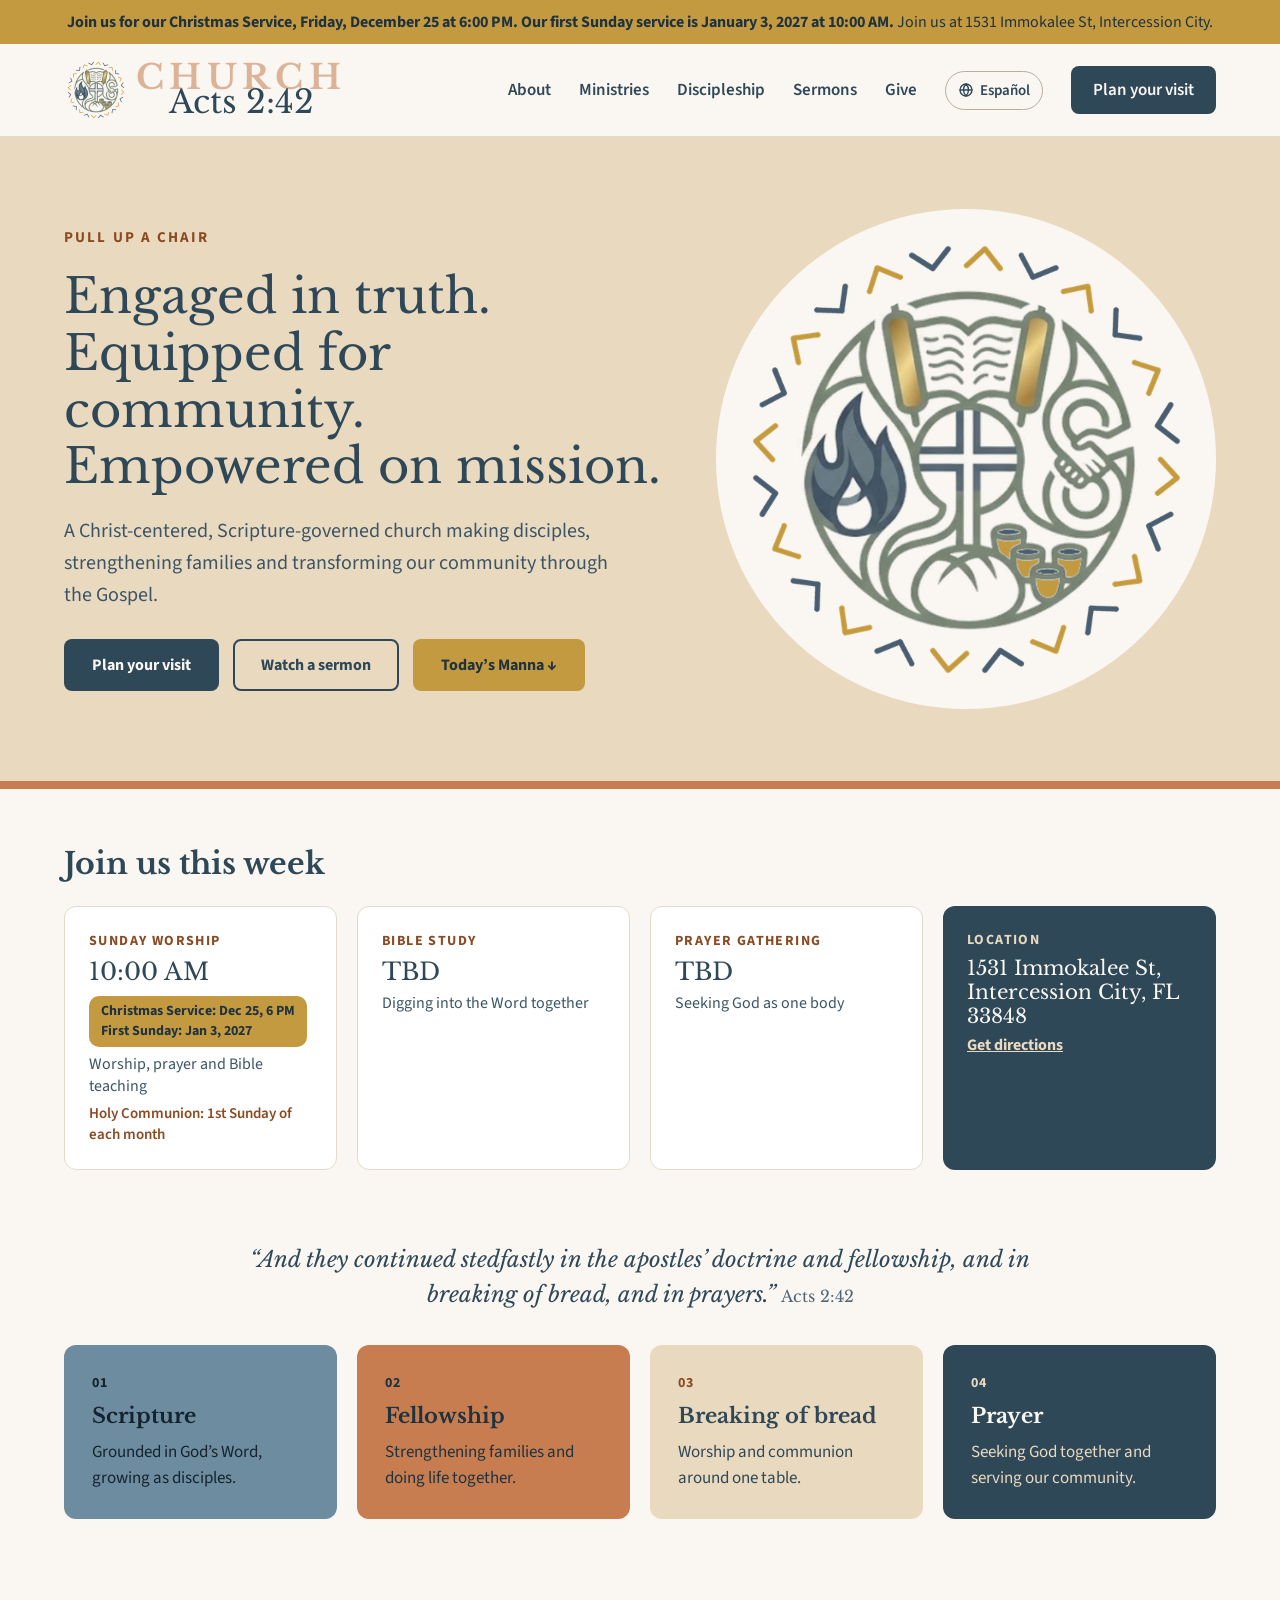
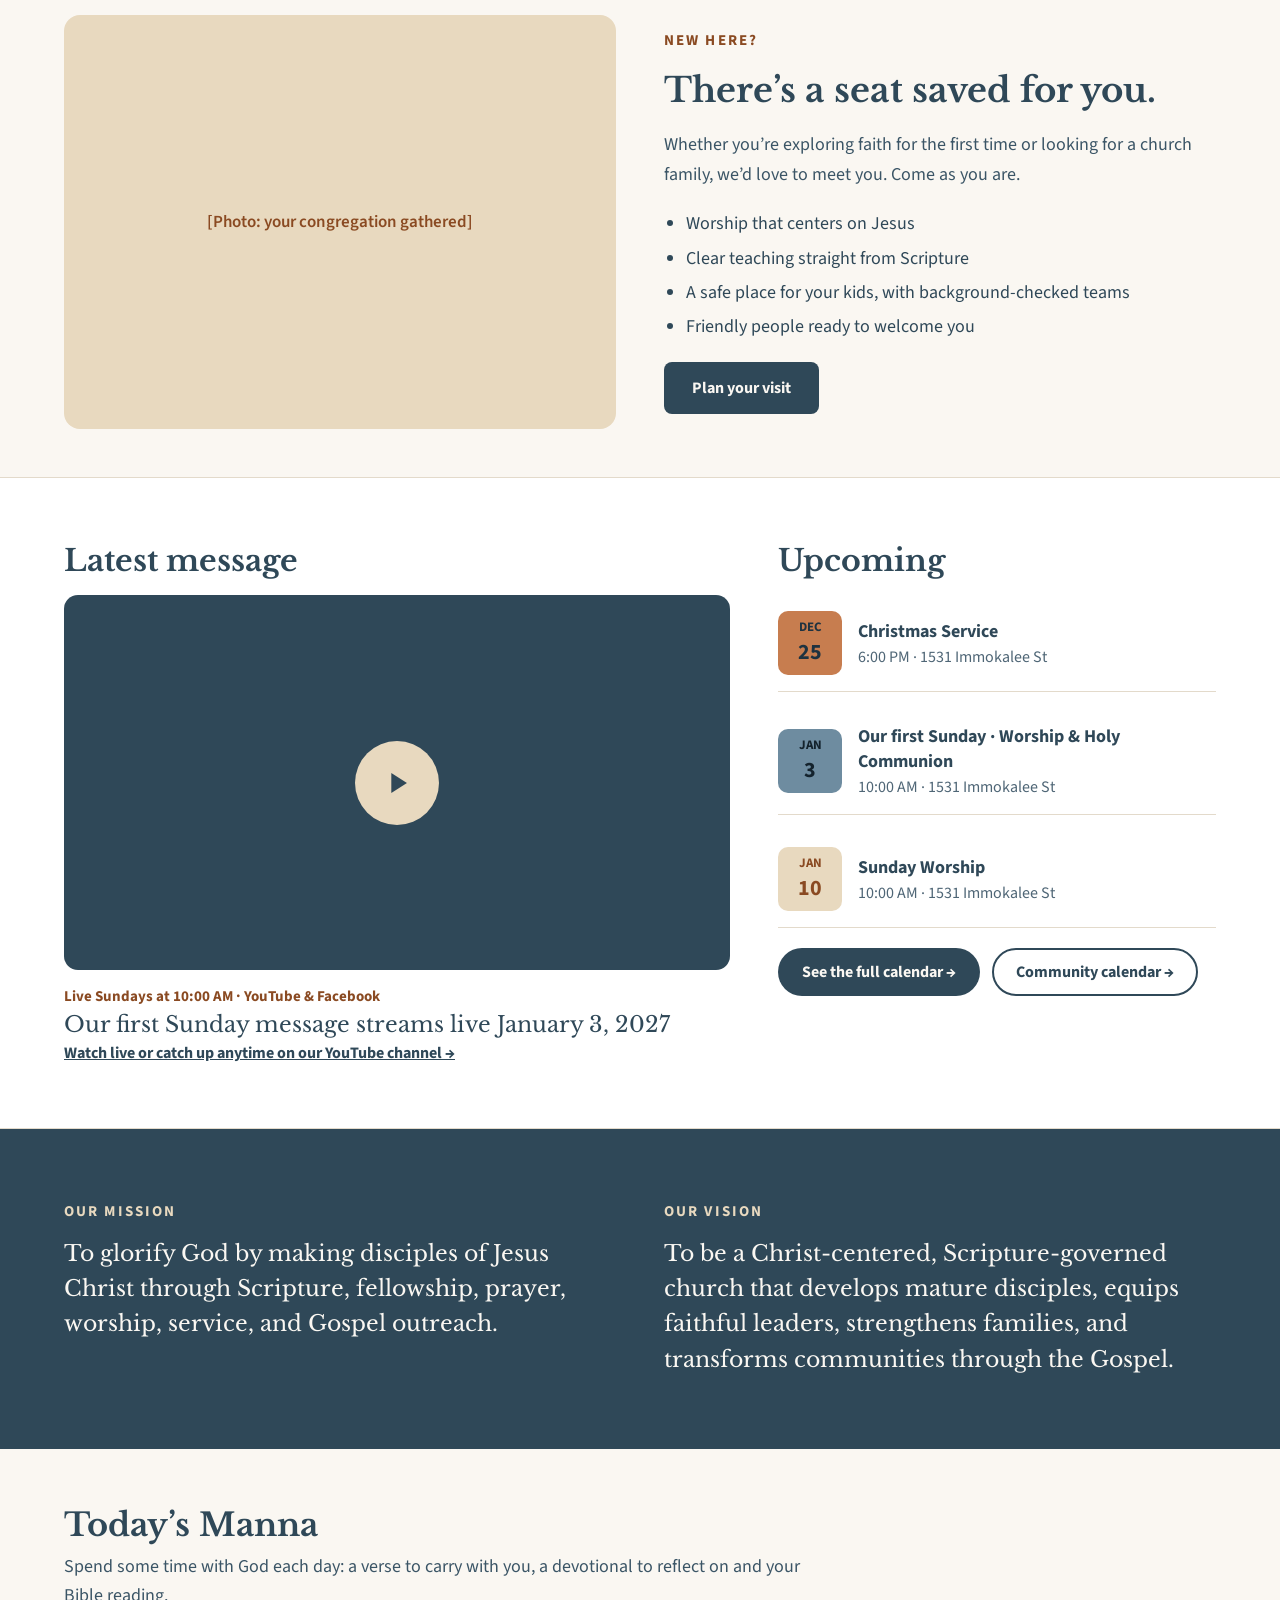
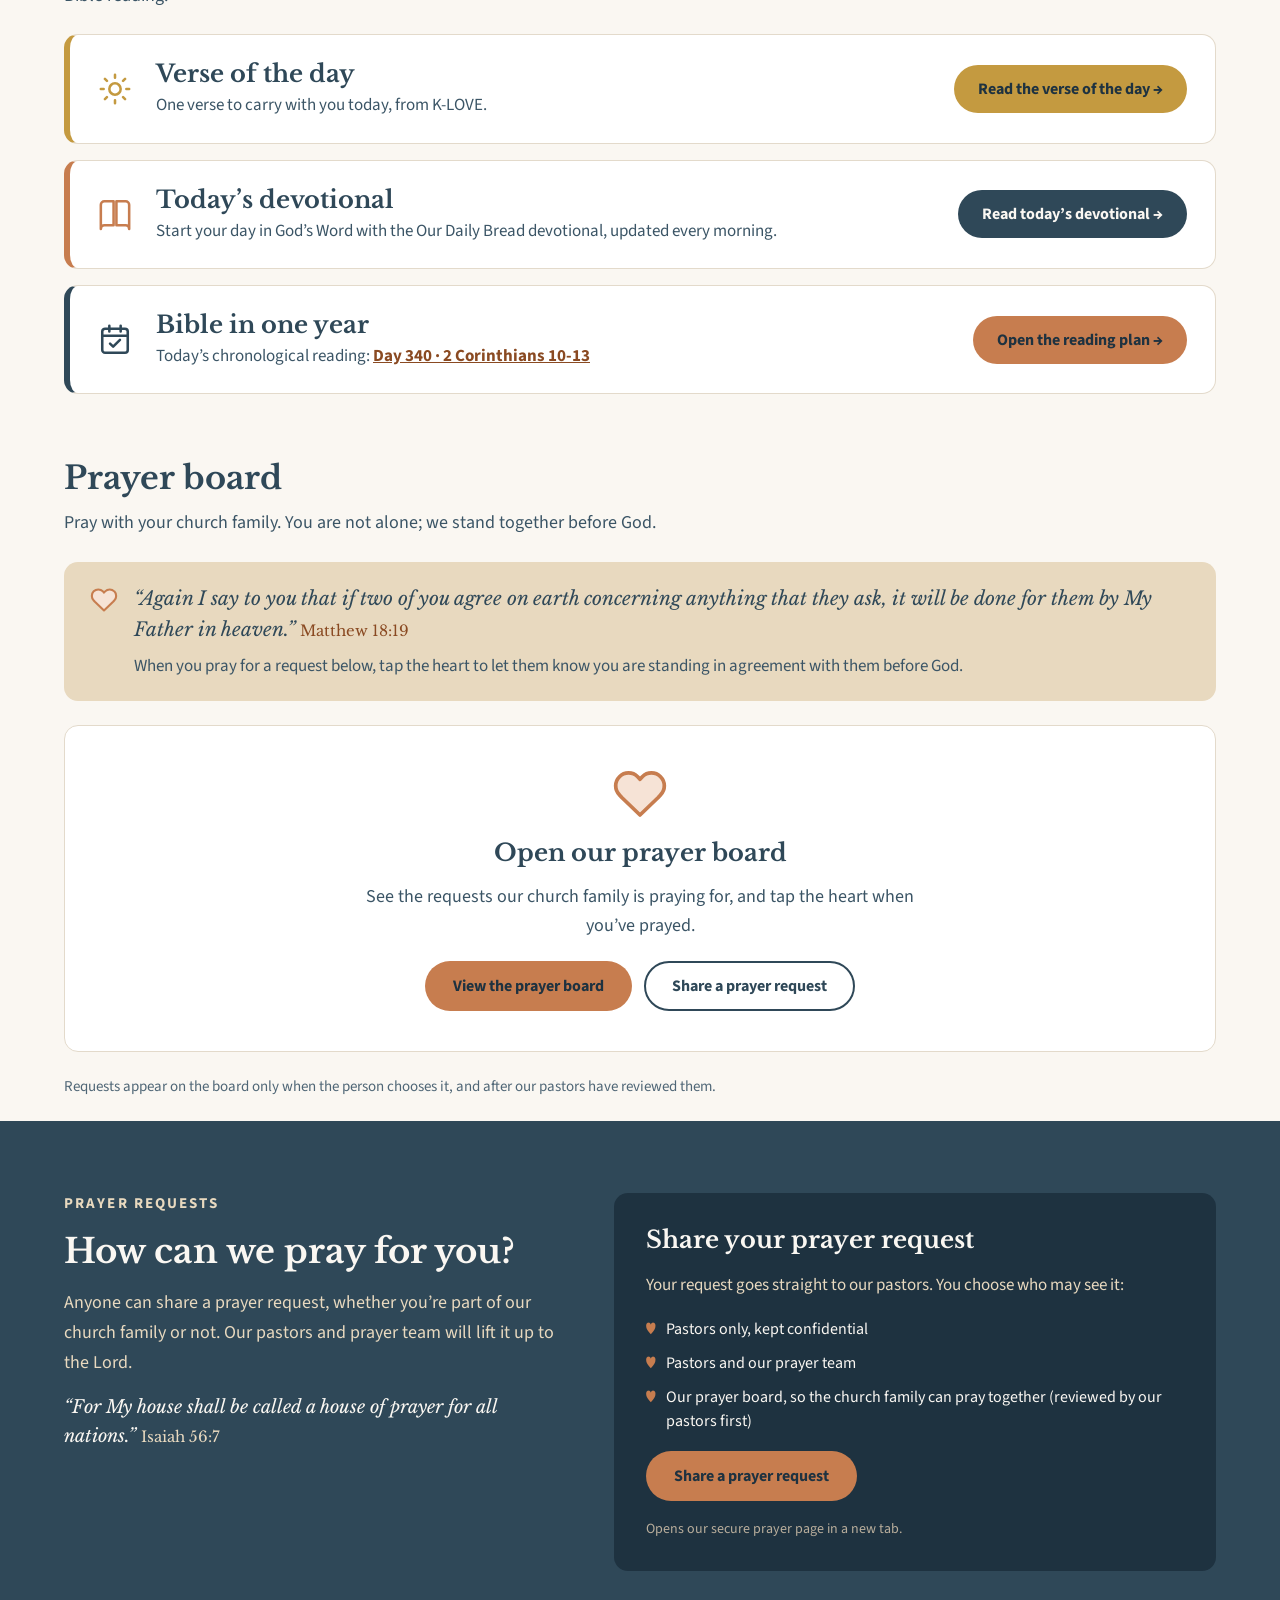
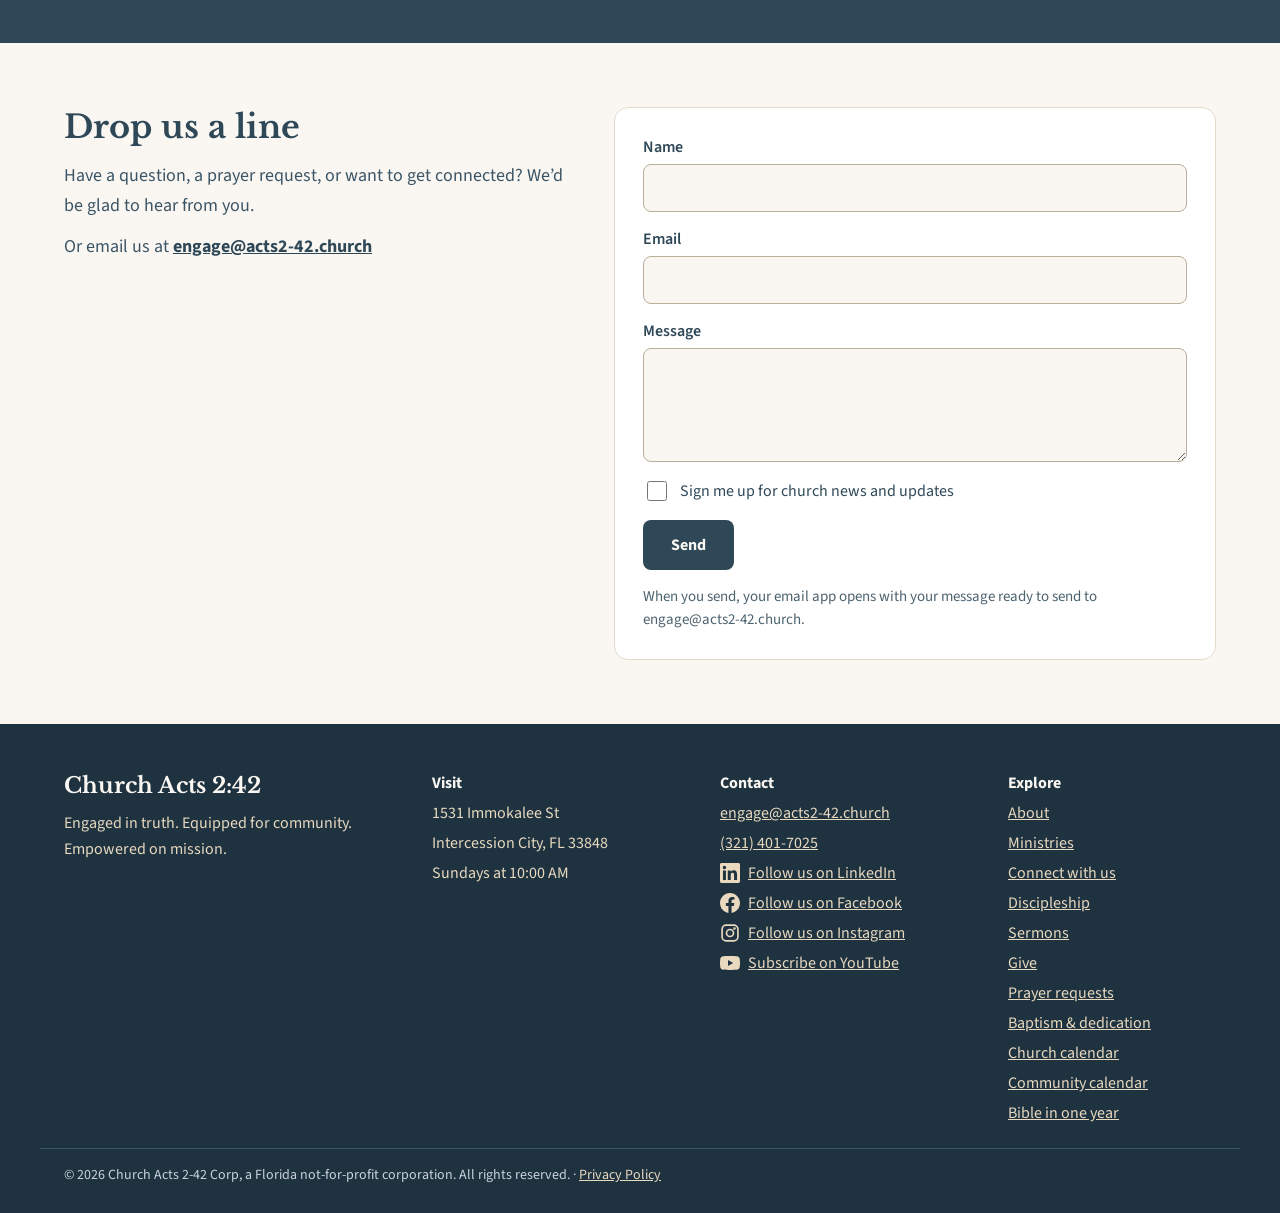
==== commit 096cc437: "Fix street spelling: Immokalee St (text and map links) Co-Authored-By: Claude Opus 5.5 <noreply@anth" ====
--- a/index.html
+++ b/index.html
@@ -4,10 +4,10 @@
 <meta charset="utf-8">
 <title>Home | Church Acts 2:42</title>
 <meta name="viewport" content="width=device-width, initial-scale=1">
-<meta name="description" content="Church Acts 2:42 is a Christ-centered, Scripture-governed church in Intercession City, Florida. Join us Sundays at 10:00 AM at 1531 Imokalee St.">
+<meta name="description" content="Church Acts 2:42 is a Christ-centered, Scripture-governed church in Intercession City, Florida. Join us Sundays at 10:00 AM at 1531 Immokalee St.">
 <link rel="icon" type="image/png" href="assets/logo-icon.png">
 <meta property="og:title" content="Church Acts 2:42">
-<meta property="og:description" content="Church Acts 2:42 is a Christ-centered, Scripture-governed church in Intercession City, Florida. Join us Sundays at 10:00 AM at 1531 Imokalee St.">
+<meta property="og:description" content="Church Acts 2:42 is a Christ-centered, Scripture-governed church in Intercession City, Florida. Join us Sundays at 10:00 AM at 1531 Immokalee St.">
 <meta property="og:image" content="https://acts2-42.church/assets/logo.png">
 <link rel="stylesheet" href="https://fonts.googleapis.com/css2?family=Libre+Baskerville:ital,wght@0,400;0,700;1,400&amp;family=Source+Sans+3:wght@400;600;700&amp;display=swap">
 <style>
@@ -20,7 +20,7 @@
 <body>
 <div style="width: 100%; background: #FAF7F2; font-family: 'Source Sans 3', sans-serif; color: #2F4858">
 
-  <div role="note" style="background: #C49A40; color: #1E3240; text-align: center; font-size: 16px; line-height: 1.5; padding: 10px 24px"><strong>Join us for our Christmas Service, Friday, December&nbsp;25 at 6:00 PM. Our first Sunday service is January&nbsp;3, 2027 at 10:00 AM.</strong> Join us at 1531 Imokalee St, Intercession City.</div>
+  <div role="note" style="background: #C49A40; color: #1E3240; text-align: center; font-size: 16px; line-height: 1.5; padding: 10px 24px"><strong>Join us for our Christmas Service, Friday, December&nbsp;25 at 6:00 PM. Our first Sunday service is January&nbsp;3, 2027 at 10:00 AM.</strong> Join us at 1531 Immokalee St, Intercession City.</div>
   <header style="background: #FAF7F2; border-bottom: 1px solid #E3DACB">
     <div style="max-width: 1200px; margin: 0 auto; padding: 14px 24px; display: flex; flex-wrap: wrap; align-items: center; justify-content: space-between; gap: 16px">
       <a href="index.html" aria-label="Church Acts 2:42 home" style="display: flex; align-items: center; gap: 12px; text-decoration: none">
@@ -82,8 +82,8 @@
       </div>
       <div style="flex: 1 1 240px; background: #2F4858; border-radius: 12px; padding: 24px; display: flex; flex-direction: column; gap: 6px">
         <span style="font-size: 14px; font-weight: 700; letter-spacing: 0.1em; text-transform: uppercase; color: #E8D9BF">Location</span>
-        <span style="font-family: 'Libre Baskerville', serif; font-size: 20px; color: #FAF7F2">1531 Imokalee St, Intercession City, FL 33848</span>
-        <a href="https://www.google.com/maps/search/?api=1&amp;query=1531+Imokalee+St,+Intercession+City,+FL+33848" style="font-size: 16px; font-weight: 700; color: #E8D9BF">Get directions</a>
+        <span style="font-family: 'Libre Baskerville', serif; font-size: 20px; color: #FAF7F2">1531 Immokalee St, Intercession City, FL 33848</span>
+        <a href="https://www.google.com/maps/search/?api=1&amp;query=1531+Immokalee+St,+Intercession+City,+FL+33848" style="font-size: 16px; font-weight: 700; color: #E8D9BF">Get directions</a>
       </div>
     </div>
   </section>
@@ -149,15 +149,15 @@
         <h2 style="margin: 0; font-family: 'Libre Baskerville', serif; font-size: 30px">Upcoming</h2>
         <div style="display: flex; gap: 16px; align-items: center; padding: 16px 0; border-bottom: 1px solid #E3DACB">
           <div style="width: 64px; height: 64px; flex-shrink: 0; background: #C77D4F; border-radius: 10px; display: flex; flex-direction: column; align-items: center; justify-content: center; color: #1E3240"><span class="up-mon" style="font-size: 13px; font-weight: 700">DEC</span><span class="up-dd" style="font-size: 22px; font-weight: 700">6</span></div>
-          <div style="display: flex; flex-direction: column; gap: 2px"><span class="up-name" style="font-size: 18px; font-weight: 700">Our first Sunday · Worship &amp; Holy Communion</span><span style="font-size: 16px; color: #4F6676">10:00 AM · 1531 Imokalee St</span></div>
+          <div style="display: flex; flex-direction: column; gap: 2px"><span class="up-name" style="font-size: 18px; font-weight: 700">Our first Sunday · Worship &amp; Holy Communion</span><span style="font-size: 16px; color: #4F6676">10:00 AM · 1531 Immokalee St</span></div>
         </div>
         <div style="display: flex; gap: 16px; align-items: center; padding: 16px 0; border-bottom: 1px solid #E3DACB">
           <div style="width: 64px; height: 64px; flex-shrink: 0; background: #6E8CA0; border-radius: 10px; display: flex; flex-direction: column; align-items: center; justify-content: center; color: #14232D"><span class="up-mon" style="font-size: 13px; font-weight: 700">DEC</span><span class="up-dd" style="font-size: 22px; font-weight: 700">13</span></div>
-          <div style="display: flex; flex-direction: column; gap: 2px"><span class="up-name" style="font-size: 18px; font-weight: 700">Sunday Worship</span><span style="font-size: 16px; color: #4F6676">10:00 AM · 1531 Imokalee St</span></div>
+          <div style="display: flex; flex-direction: column; gap: 2px"><span class="up-name" style="font-size: 18px; font-weight: 700">Sunday Worship</span><span style="font-size: 16px; color: #4F6676">10:00 AM · 1531 Immokalee St</span></div>
         </div>
         <div style="display: flex; gap: 16px; align-items: center; padding: 16px 0; border-bottom: 1px solid #E3DACB">
           <div style="width: 64px; height: 64px; flex-shrink: 0; background: #E8D9BF; border-radius: 10px; display: flex; flex-direction: column; align-items: center; justify-content: center; color: #8A4A22"><span class="up-mon" style="font-size: 13px; font-weight: 700">DEC</span><span class="up-dd" style="font-size: 22px; font-weight: 700">20</span></div>
-          <div style="display: flex; flex-direction: column; gap: 2px"><span class="up-name" style="font-size: 18px; font-weight: 700">Sunday Worship</span><span style="font-size: 16px; color: #4F6676">10:00 AM · 1531 Imokalee St</span></div>
+          <div style="display: flex; flex-direction: column; gap: 2px"><span class="up-name" style="font-size: 18px; font-weight: 700">Sunday Worship</span><span style="font-size: 16px; color: #4F6676">10:00 AM · 1531 Immokalee St</span></div>
         </div>
         <div style="display: flex; flex-wrap: wrap; gap: 12px; margin-top: 4px">
           <a href="https://church-acts-2-42-corp-546169.churchcenter.com/calendar" target="_blank" rel="noopener" style="text-decoration: none; font-weight: 700; background: #2F4858; color: #FAF7F2; padding: 13px 24px; border-radius: 999px">See the full calendar →</a>
@@ -267,7 +267,7 @@
         <span style="font-size: 16px; line-height: 1.6">Engaged in truth. Equipped for community. Empowered on mission.</span>
       </div>
       <div style="flex: 1 1 200px; display: flex; flex-direction: column; gap: 8px; font-size: 16px">
-        <span style="font-weight: 700; color: #FAF7F2">Visit</span><span>1531 Imokalee St</span><span>Intercession City, FL 33848</span><span>Sundays at 10:00 AM</span>
+        <span style="font-weight: 700; color: #FAF7F2">Visit</span><span>1531 Immokalee St</span><span>Intercession City, FL 33848</span><span>Sundays at 10:00 AM</span>
       </div>
       <div style="flex: 1 1 200px; display: flex; flex-direction: column; gap: 8px; font-size: 16px">
         <span style="font-weight: 700; color: #FAF7F2">Contact</span><a href="mailto:engage@acts2-42.church" style="color: #E8D9BF">engage@acts2-42.church</a><a href="tel:+13214017025" style="color: #E8D9BF">(321) 401-7025</a><a href="https://www.linkedin.com/company/church-acts-2-42/" target="_blank" rel="noopener" style="display: inline-flex; align-items: center; gap: 8px; color: #E8D9BF"><svg aria-hidden="true" width="20" height="20" viewBox="0 0 24 24" fill="#E8D9BF"><path d="M20.45 20.45h-3.56v-5.57c0-1.33-.02-3.04-1.85-3.04-1.86 0-2.14 1.45-2.14 2.94v5.67H9.34V9h3.42v1.56h.05c.48-.9 1.64-1.85 3.37-1.85 3.6 0 4.27 2.37 4.27 5.46v6.28zM5.34 7.43a2.06 2.06 0 1 1 0-4.13 2.06 2.06 0 0 1 0 4.13zM7.12 20.45H3.56V9h3.56v11.45zM22.22 0H1.77C.79 0 0 .77 0 1.73v20.54C0 23.23.79 24 1.77 24h20.45c.98 0 1.78-.77 1.78-1.73V1.73C24 .77 23.2 0 22.22 0z"/></svg>Follow us on LinkedIn</a><a href="https://www.facebook.com/profile.php?id=61595333942653" target="_blank" rel="noopener" style="display: inline-flex; align-items: center; gap: 8px; color: #E8D9BF"><svg aria-hidden="true" width="20" height="20" viewBox="0 0 24 24" fill="#E8D9BF"><path d="M24 12.07C24 5.41 18.63 0 12 0S0 5.4 0 12.07C0 18.1 4.39 23.1 10.13 24v-8.44H7.08v-3.49h3.04V9.41c0-3.02 1.8-4.7 4.54-4.7 1.31 0 2.68.24 2.68.24v2.97h-1.5c-1.5 0-1.96.93-1.96 1.89v2.26h3.32l-.53 3.5h-2.8V24C19.62 23.1 24 18.1 24 12.07z"/></svg>Follow us on Facebook</a><a href="https://www.instagram.com/churchactz242/" target="_blank" rel="noopener" style="display: inline-flex; align-items: center; gap: 8px; color: #E8D9BF"><svg aria-hidden="true" width="20" height="20" viewBox="0 0 24 24" fill="none" stroke="#E8D9BF" stroke-width="2" stroke-linecap="round" stroke-linejoin="round"><rect x="2.5" y="2.5" width="19" height="19" rx="5"/><circle cx="12" cy="12" r="4.2"/><circle cx="17.4" cy="6.6" r="0.6" fill="#E8D9BF"/></svg>Follow us on Instagram</a><a href="https://www.youtube.com/@Acts2-42.church" target="_blank" rel="noopener" style="display: inline-flex; align-items: center; gap: 8px; color: #E8D9BF"><svg aria-hidden="true" width="20" height="20" viewBox="0 0 24 24" fill="#E8D9BF"><path d="M23.5 6.2a3 3 0 0 0-2.1-2.1C19.5 3.6 12 3.6 12 3.6s-7.5 0-9.4.5A3 3 0 0 0 .5 6.2 31 31 0 0 0 0 12a31 31 0 0 0 .5 5.8 3 3 0 0 0 2.1 2.1c1.9.5 9.4.5 9.4.5s7.5 0 9.4-.5a3 3 0 0 0 2.1-2.1A31 31 0 0 0 24 12a31 31 0 0 0-.5-5.8zM9.6 15.6V8.4l6.2 3.6-6.2 3.6z"/></svg>Subscribe on YouTube</a>
@@ -291,7 +291,7 @@
   </footer>
 </div>
 <script src="assets/site.js"></script>
-<script>(function(){var es=document.documentElement.lang==='es',M=es?['ENE','FEB','MAR','ABR','MAY','JUN','JUL','AGO','SEP','OCT','NOV','DIC']:['JAN','FEB','MAR','APR','MAY','JUN','JUL','AUG','SEP','OCT','NOV','DEC'];var t=new Date();t.setHours(0,0,0,0);var xmas=new Date(2026,11,25),first=new Date(2027,0,3),ev=[];if(t<=xmas)ev.push({d:xmas,n:es?'Culto de Navidad':'Christmas Service',h:es?'6:00 p. m.':'6:00 PM'});var s=t<first?first:new Date(t.getFullYear(),t.getMonth(),t.getDate()+(7-t.getDay())%7);var rows=document.querySelectorAll('.up-name');for(var k=0;ev.length<rows.length;k++){var x=new Date(s.getFullYear(),s.getMonth(),s.getDate()+k*7,12);var launch=x.getFullYear()===2027&&x.getMonth()===0&&x.getDate()===3,comm=x.getDate()<=7;ev.push({d:x,n:launch?(es?'Nuestro primer domingo · Culto y Santa Cena':'Our first Sunday · Worship &amp; Holy Communion'):comm?(es?'Culto dominical y Santa Cena':'Sunday Worship &amp; Holy Communion'):(es?'Culto dominical':'Sunday Worship'),h:es?'10:00 a. m.':'10:00 AM'});}for(var i=0;i<rows.length;i++){var e=ev[i],r=rows[i].closest('div').parentNode;r.querySelector('.up-mon').textContent=M[e.d.getMonth()];r.querySelector('.up-dd').textContent=e.d.getDate();rows[i].innerHTML=e.n;rows[i].nextElementSibling.textContent=e.h+' · 1531 Imokalee St';}})();</script>
+<script>(function(){var es=document.documentElement.lang==='es',M=es?['ENE','FEB','MAR','ABR','MAY','JUN','JUL','AGO','SEP','OCT','NOV','DIC']:['JAN','FEB','MAR','APR','MAY','JUN','JUL','AUG','SEP','OCT','NOV','DEC'];var t=new Date();t.setHours(0,0,0,0);var xmas=new Date(2026,11,25),first=new Date(2027,0,3),ev=[];if(t<=xmas)ev.push({d:xmas,n:es?'Culto de Navidad':'Christmas Service',h:es?'6:00 p. m.':'6:00 PM'});var s=t<first?first:new Date(t.getFullYear(),t.getMonth(),t.getDate()+(7-t.getDay())%7);var rows=document.querySelectorAll('.up-name');for(var k=0;ev.length<rows.length;k++){var x=new Date(s.getFullYear(),s.getMonth(),s.getDate()+k*7,12);var launch=x.getFullYear()===2027&&x.getMonth()===0&&x.getDate()===3,comm=x.getDate()<=7;ev.push({d:x,n:launch?(es?'Nuestro primer domingo · Culto y Santa Cena':'Our first Sunday · Worship &amp; Holy Communion'):comm?(es?'Culto dominical y Santa Cena':'Sunday Worship &amp; Holy Communion'):(es?'Culto dominical':'Sunday Worship'),h:es?'10:00 a. m.':'10:00 AM'});}for(var i=0;i<rows.length;i++){var e=ev[i],r=rows[i].closest('div').parentNode;r.querySelector('.up-mon').textContent=M[e.d.getMonth()];r.querySelector('.up-dd').textContent=e.d.getDate();rows[i].innerHTML=e.n;rows[i].nextElementSibling.textContent=e.h+' · 1531 Immokalee St';}})();</script>
 <script src="assets/bible-plan.js"></script>
 <script>(function(){var n=bibleDayFor(new Date()),a=document.getElementById('home-bp-today');if(a&&window.BIBLE_PLAN){a.textContent=(document.documentElement.lang==='es'?'Día ':'Day ')+n+' · '+BIBLE_PLAN[n-1][0];a.href='bible-plan.html#d'+n;}})();</script>
 </body>
